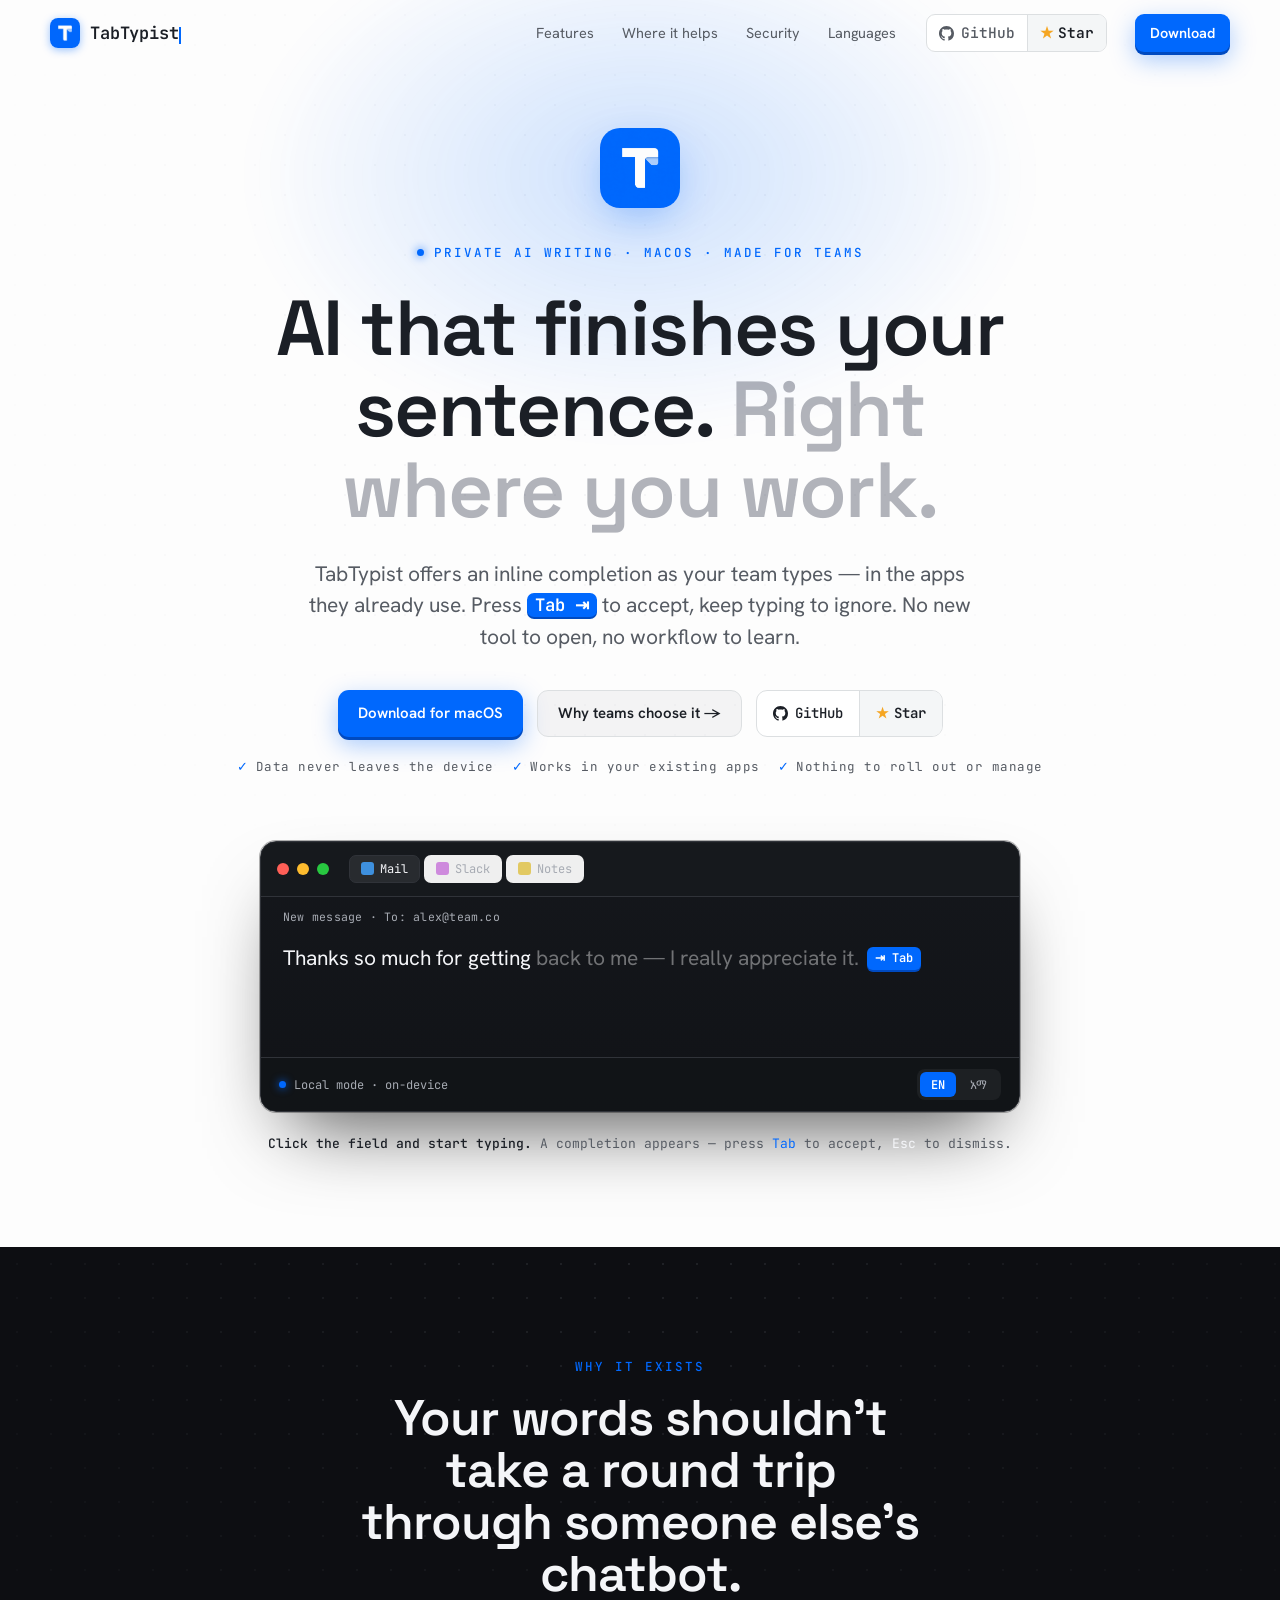
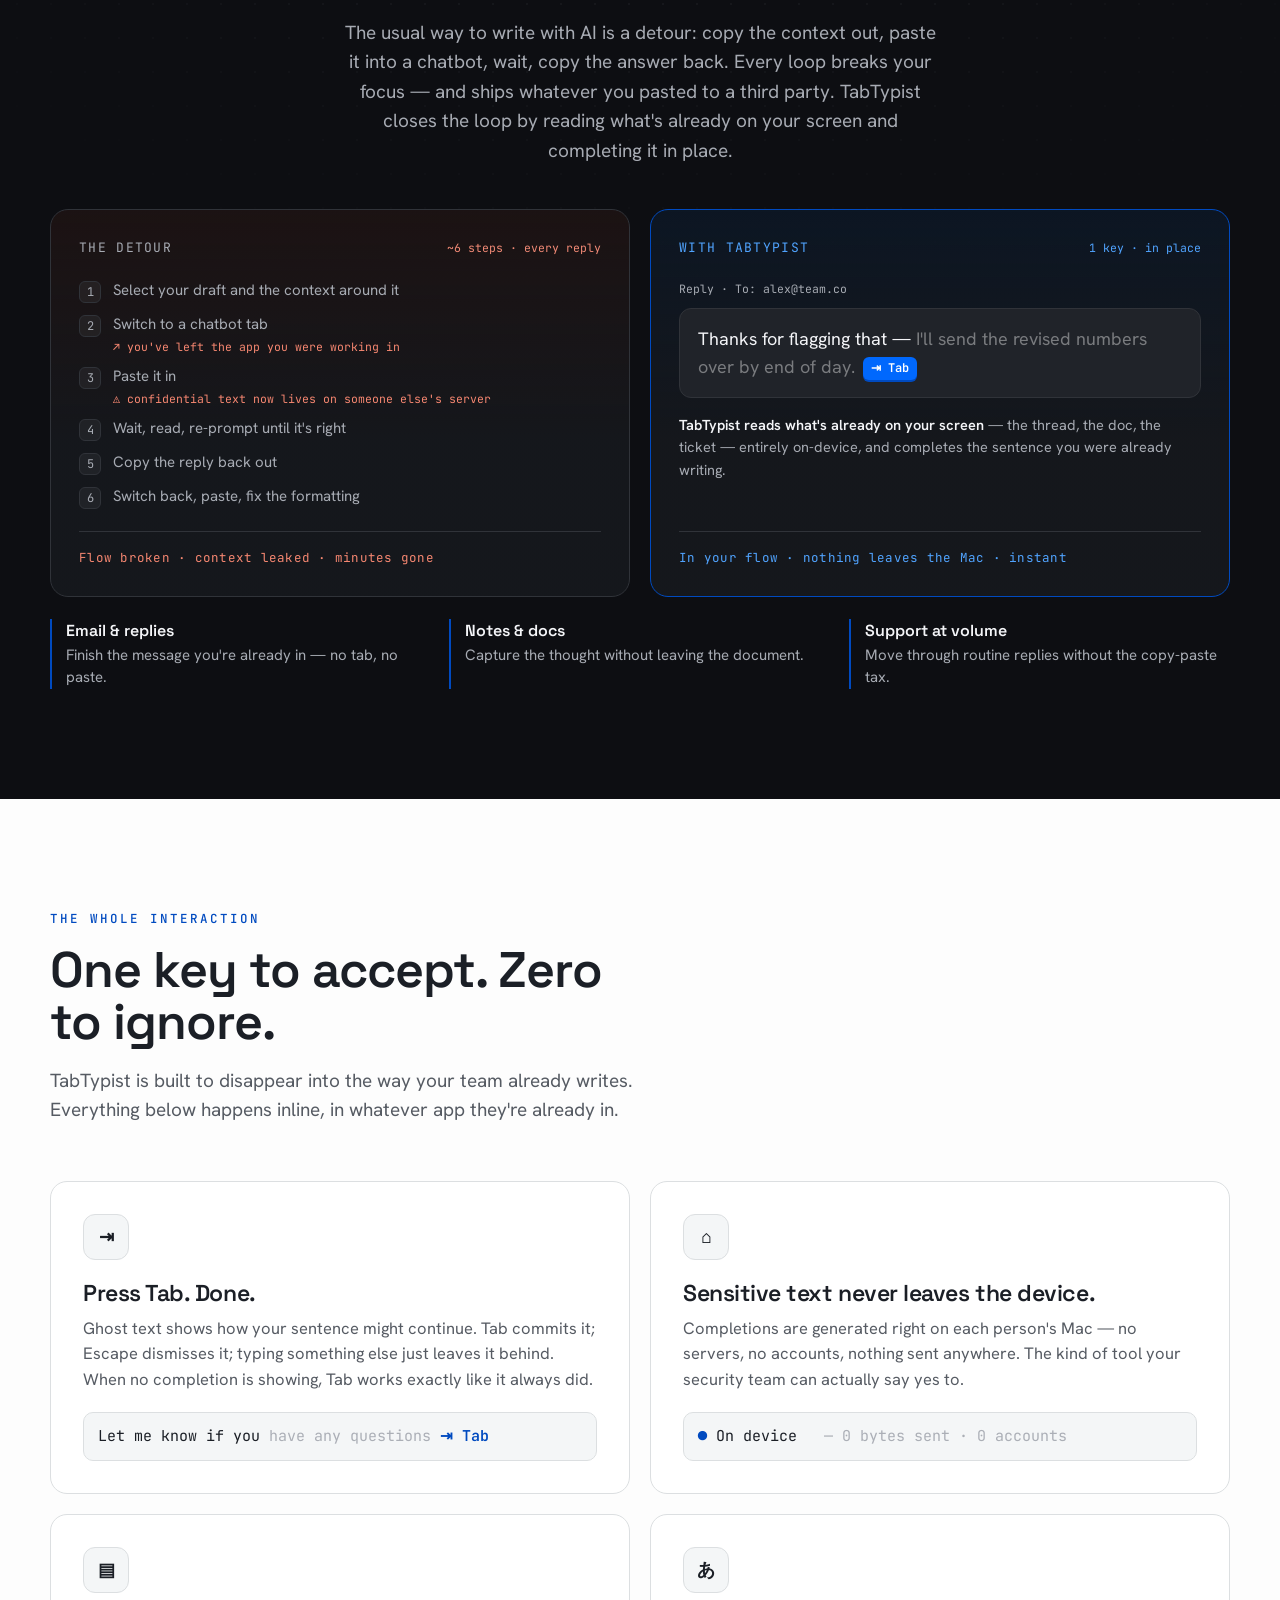
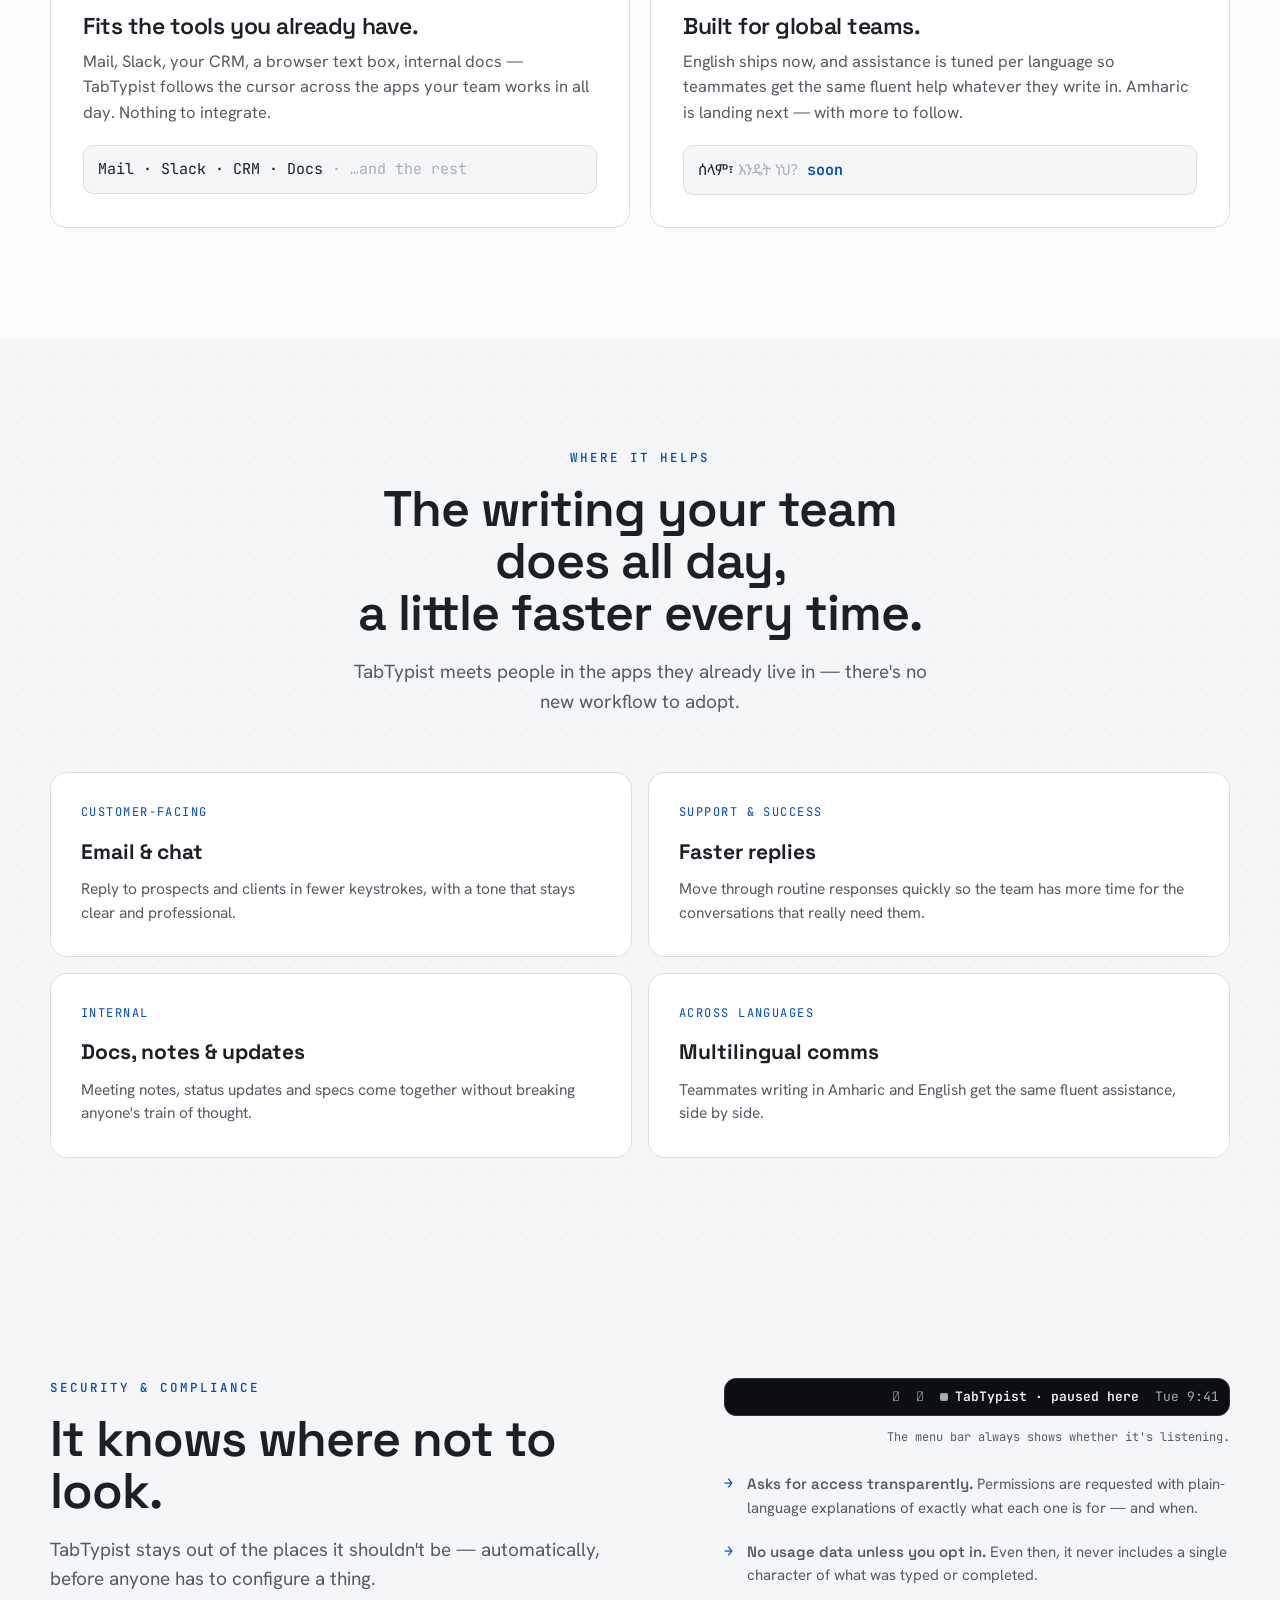
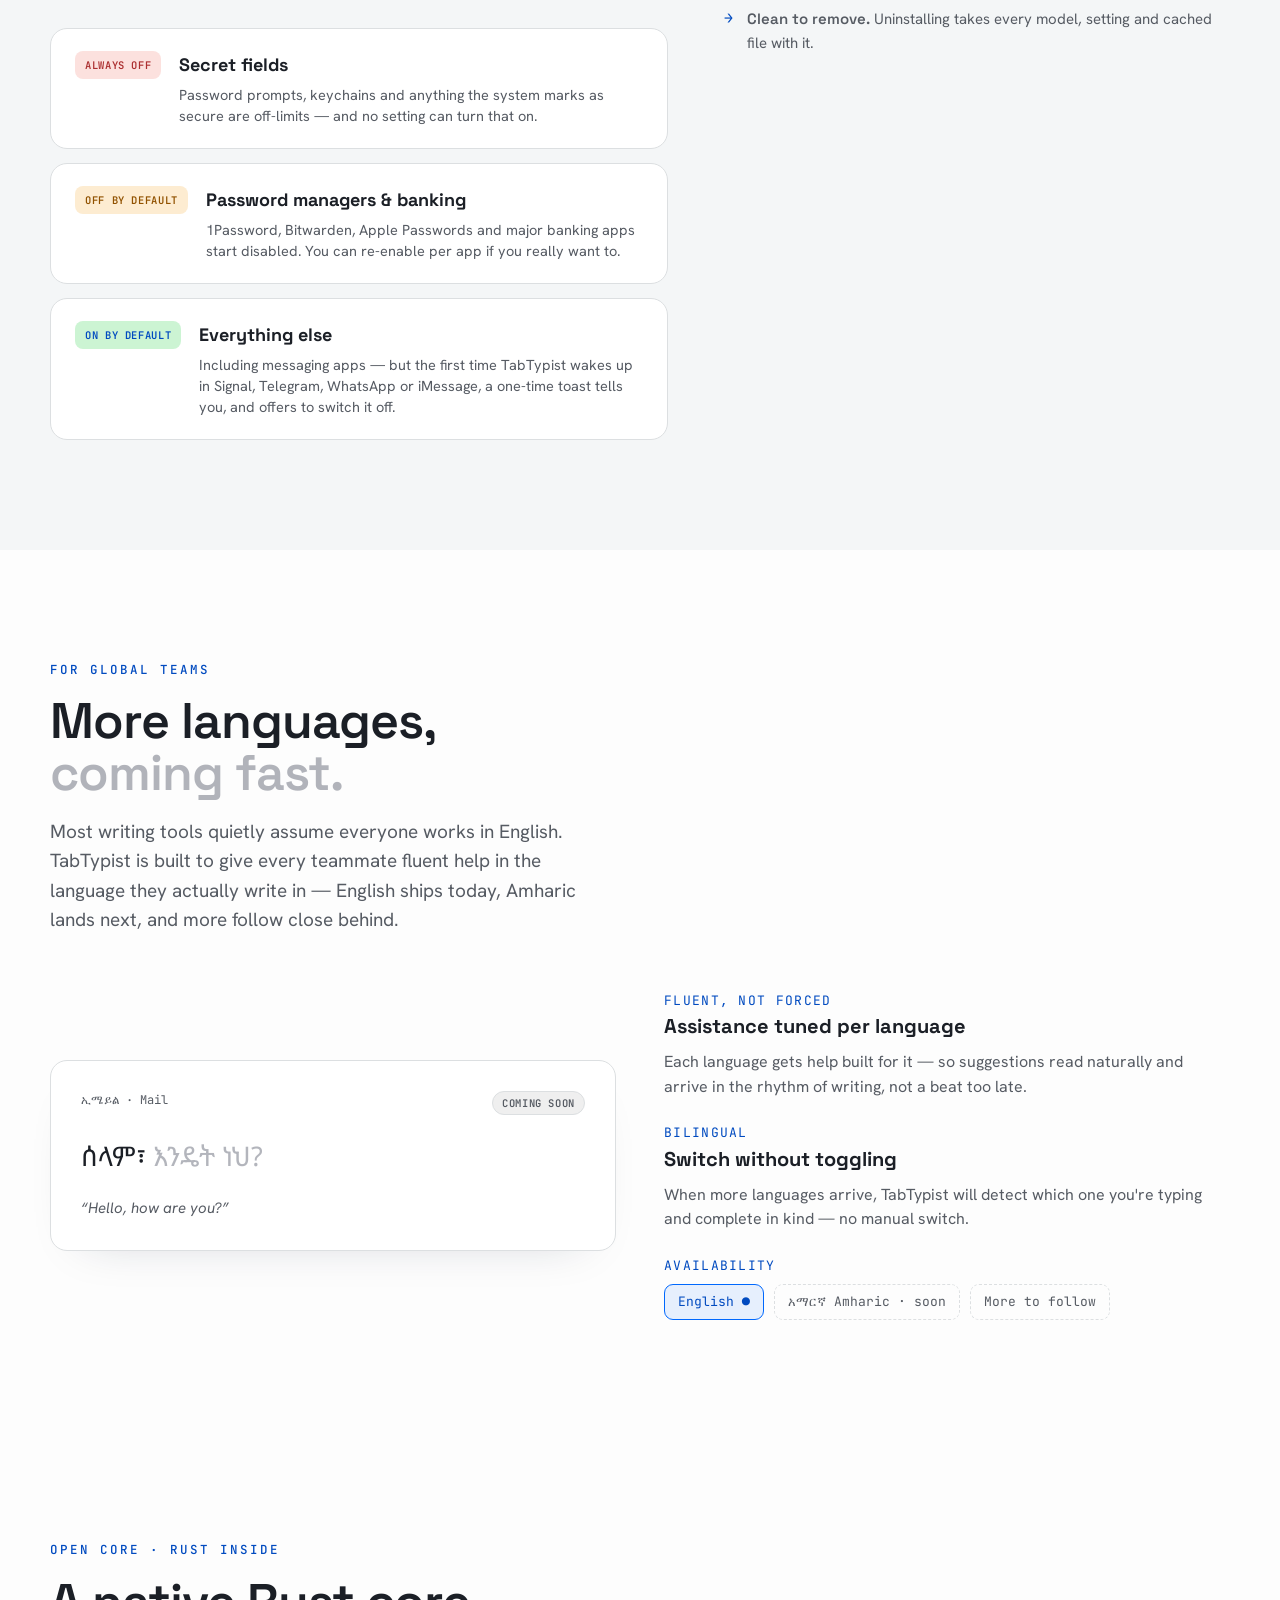
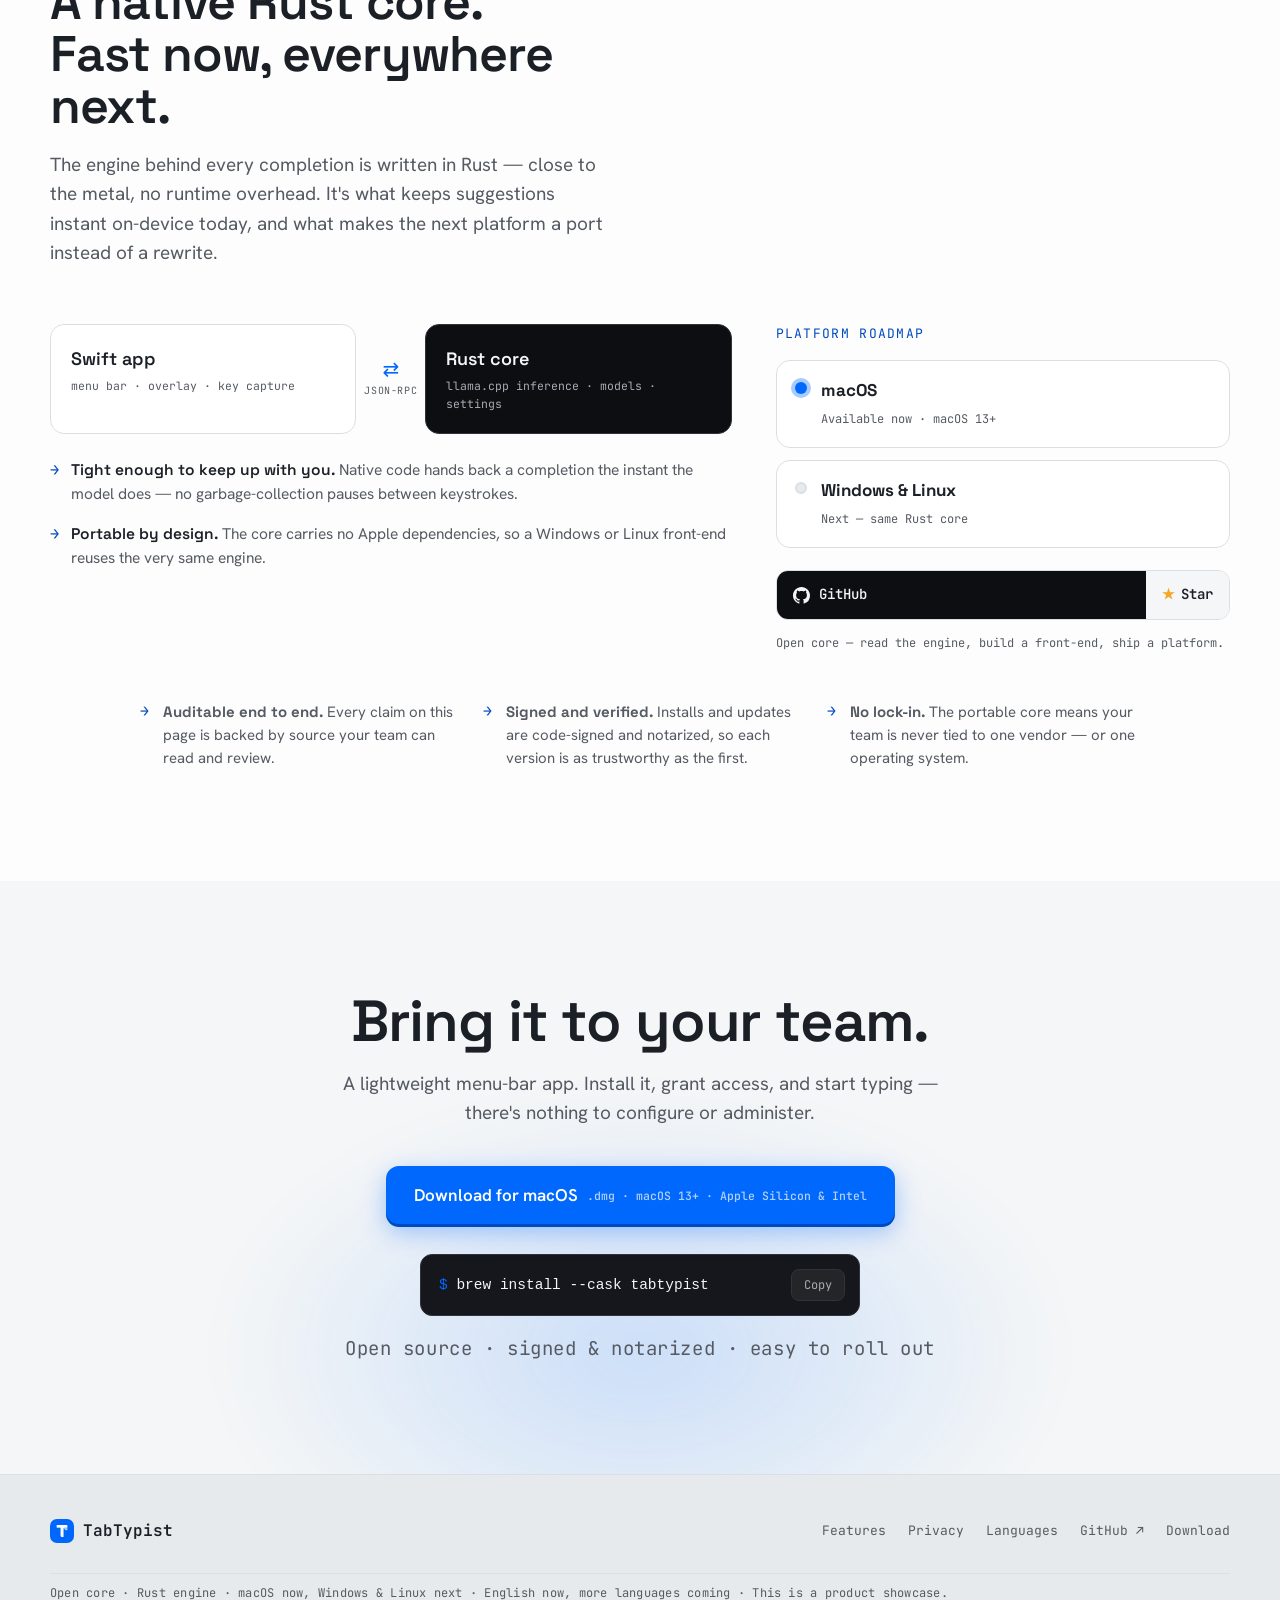
==== site/index.html @ ed5cdbfb "chore: add site" ====
<!DOCTYPE html>
<html lang="en">
<head>
<meta charset="UTF-8" />
<meta name="viewport" content="width=device-width, initial-scale=1.0" />
<title>TabTypist — AI that finishes your sentence, right where you type</title>
<link rel="preconnect" href="https://fonts.googleapis.com" />
<link rel="preconnect" href="https://fonts.gstatic.com" crossorigin />
<link href="https://fonts.googleapis.com/css2?family=Space+Grotesk:wght@400;500;600;700&family=Hanken+Grotesk:wght@400;500;600;700&family=JetBrains+Mono:wght@400;500;600&family=Instrument+Serif:ital@0;1&family=Noto+Sans+Ethiopic:wght@400;500;600&display=swap" rel="stylesheet" />
<link rel="stylesheet" href="styles.css" />
</head>
<body data-theme="pure">

<!-- ============ NAV ============ -->
<nav class="nav" id="nav">
  <div class="wrap">
    <a class="brand" href="#top">
      <img class="nav-logo" src="assets/logo.png" alt="TabTypist" />
      <span class="b-solid">Tab</span><span class="b-ghost" id="brandGhost">Typist</span><span class="b-caret"></span>
    </a>
    <div class="nav-links">
      <a href="#features">Features</a>
      <a href="#use-cases">Where it helps</a>
      <a href="#privacy">Security</a>
      <a href="#languages">Languages</a>
      <a class="nav-gh" href="https://github.com/mmexploit/TabTypist" target="_blank" rel="noopener" aria-label="TabTypist on GitHub">
        <span class="gh-l"><svg class="gh-mark" viewBox="0 0 16 16" fill="currentColor" aria-hidden="true"><path d="M8 0C3.58 0 0 3.58 0 8c0 3.54 2.29 6.53 5.47 7.59.4.07.55-.17.55-.38 0-.19-.01-.82-.01-1.49-2.01.37-2.53-.49-2.69-.94-.09-.23-.48-.94-.82-1.13-.28-.15-.68-.52-.01-.53.63-.01 1.08.58 1.23.82.72 1.21 1.87.87 2.33.66.07-.52.28-.87.51-1.07-1.78-.2-3.64-.89-3.64-3.95 0-.87.31-1.59.82-2.15-.08-.2-.36-1.02.08-2.12 0 0 .67-.21 2.2.82.64-.18 1.32-.27 2-.27.68 0 1.36.09 2 .27 1.53-1.04 2.2-.82 2.2-.82.44 1.1.16 1.92.08 2.12.51.56.82 1.27.82 2.15 0 3.07-1.87 3.75-3.65 3.95.29.25.54.73.54 1.48 0 1.07-.01 1.93-.01 2.2 0 .21.15.46.55.38A8.013 8.013 0 0 0 16 8c0-4.42-3.58-8-8-8z"/></svg>GitHub</span>
        <span class="gh-c"><span class="st">★</span>Star</span>
      </a>
      <a class="nav-dl btn btn-acc btn-sm" href="#download">Download</a>
    </div>
  </div>
</nav>

<!-- ============ HERO ============ -->
<header class="hero" id="top" data-screen-label="Hero">
  <div class="wrap">
    <img class="hero-logo" src="assets/logo.png" alt="TabTypist" />
    <span class="eyebrow hero-eyebrow"><span class="dot"></span>Private AI writing · macOS · made for teams</span>
    <h1>AI that finishes your sentence. <span class="ghosty">Right where you work.</span></h1>
    <p class="lede">TabTypist offers an inline completion as your team types — in the apps they already use. Press <span class="kbd acc">Tab&nbsp;⇥</span> to accept, keep typing to ignore. No new tool to open, no workflow to learn.</p>
    <div class="hero-ctas">
      <a class="btn btn-acc" href="#download">Download for macOS</a>
      <a class="btn btn-ghost-d" href="#why">Why teams choose it →</a>
      <a class="hero-gh" href="https://github.com/mmexploit/TabTypist" target="_blank" rel="noopener">
        <span class="gh-l"><svg class="gh-mark" viewBox="0 0 16 16" fill="currentColor" aria-hidden="true"><path d="M8 0C3.58 0 0 3.58 0 8c0 3.54 2.29 6.53 5.47 7.59.4.07.55-.17.55-.38 0-.19-.01-.82-.01-1.49-2.01.37-2.53-.49-2.69-.94-.09-.23-.48-.94-.82-1.13-.28-.15-.68-.52-.01-.53.63-.01 1.08.58 1.23.82.72 1.21 1.87.87 2.33.66.07-.52.28-.87.51-1.07-1.78-.2-3.64-.89-3.64-3.95 0-.87.31-1.59.82-2.15-.08-.2-.36-1.02.08-2.12 0 0 .67-.21 2.2.82.64-.18 1.32-.27 2-.27.68 0 1.36.09 2 .27 1.53-1.04 2.2-.82 2.2-.82.44 1.1.16 1.92.08 2.12.51.56.82 1.27.82 2.15 0 3.07-1.87 3.75-3.65 3.95.29.25.54.73.54 1.48 0 1.07-.01 1.93-.01 2.2 0 .21.15.46.55.38A8.013 8.013 0 0 0 16 8c0-4.42-3.58-8-8-8z"/></svg>GitHub</span>
        <span class="gh-c"><span class="st">★</span>Star</span>
      </a>
    </div>
    <p class="hero-note">
      <span><span class="tick">✓</span> Data never leaves the device</span>
      <span><span class="tick">✓</span> Works in your existing apps</span>
      <span><span class="tick">✓</span> Nothing to roll out or manage</span>
    </p>

    <!-- interactive demo -->
    <div class="demo-shell reveal" id="demoShell">
      <div class="win">
        <div class="win-bar">
          <span class="traffic"><i class="r"></i><i class="y"></i><i class="g"></i></span>
          <div class="win-tabs" id="winTabs">
            <button class="win-tab active" data-app="mail"><span class="glyph"></span>Mail</button>
            <button class="win-tab" data-app="slack"><span class="glyph"></span>Slack</button>
            <button class="win-tab" data-app="notes"><span class="glyph"></span>Notes</button>
          </div>
        </div>
        <div class="field-meta"><span class="to" id="fieldTo">New message · To: alex@team.co</span></div>
        <div class="field" id="field" tabindex="0" role="textbox" aria-label="Try typing here"></div>
        <div class="win-foot">
          <span class="mode"><span class="live"></span>Local mode · on-device</span>
          <div class="lang-toggle" id="langToggle">
            <button class="active" data-lang="en">EN</button>
            <button class="eth" data-lang="am">አማ</button>
          </div>
        </div>
      </div>
      <p class="demo-hint" id="demoHint"><b>Click the field and start typing.</b> A completion appears — press <span style="color:var(--acc)">Tab</span> to accept, <span style="color:var(--on-dark)">Esc</span> to dismiss.</p>
    </div>
  </div>
</header>

<!-- ============ WHY / WORKFLOW TAX ============ -->
<section class="band workflow" id="why" data-screen-label="Why">
  <div class="wrap">
    <div class="sec-head center reveal">
      <span class="eyebrow">Why it exists</span>
      <h2>Your words shouldn't take a round trip<br />through someone else's chatbot.</h2>
      <p>The usual way to write with AI is a detour: copy the context out, paste it into a chatbot, wait, copy the answer back. Every loop breaks your focus — and ships whatever you pasted to a third party. TabTypist closes the loop by reading what's already on your screen and completing it in place.</p>
    </div>
    <div class="compare">
      <div class="cmp detour reveal">
        <div class="cmp-head"><span class="cmp-k">The detour</span><span class="cmp-tax">~6 steps · every reply</span></div>
        <ol class="loop">
          <li><span class="ln">1</span><span>Select your draft and the context around it</span></li>
          <li><span class="ln">2</span><span>Switch to a chatbot tab<span class="warn">↗ you've left the app you were working in</span></span></li>
          <li><span class="ln">3</span><span>Paste it in<span class="warn">⚠ confidential text now lives on someone else's server</span></span></li>
          <li><span class="ln">4</span><span>Wait, read, re-prompt until it's right</span></li>
          <li><span class="ln">5</span><span>Copy the reply back out</span></li>
          <li><span class="ln">6</span><span>Switch back, paste, fix the formatting</span></li>
        </ol>
        <div class="cmp-foot bad">Flow broken · context leaked · minutes gone</div>
      </div>
      <div class="cmp inline reveal d1">
        <div class="cmp-head"><span class="cmp-k acc">With TabTypist</span><span class="cmp-tax acc">1 key · in place</span></div>
        <div class="inline-demo">
          <div class="mini-meta">Reply · To: alex@team.co</div>
          <div class="mini-field">Thanks for flagging that — <span class="mg">I'll send the revised numbers over by end of day.</span><span class="mini-pill">⇥ Tab</span></div>
          <p class="reads"><b>TabTypist reads what's already on your screen</b> — the thread, the doc, the ticket — entirely on-device, and completes the sentence you were already writing.</p>
        </div>
        <div class="cmp-foot good">In your flow · nothing leaves the Mac · instant</div>
      </div>
    </div>
    <div class="why-foot reveal d2">
      <div class="wf"><b>Email &amp; replies</b>Finish the message you're already in — no tab, no paste.</div>
      <div class="wf"><b>Notes &amp; docs</b>Capture the thought without leaving the document.</div>
      <div class="wf"><b>Support at volume</b>Move through routine replies without the copy-paste tax.</div>
    </div>
  </div>
</section>

<!-- ============ FEATURES ============ -->
<section class="band features" id="features" data-screen-label="Features">
  <div class="wrap">
    <div class="sec-head reveal">
      <span class="eyebrow">The whole interaction</span>
      <h2>One key to accept. Zero to ignore.</h2>
      <p>TabTypist is built to disappear into the way your team already writes. Everything below happens inline, in whatever app they're already in.</p>
    </div>
    <div class="feat-grid">
      <div class="feat reveal">
        <div class="ic">⇥</div>
        <h3>Press Tab. Done.</h3>
        <p>Ghost text shows how your sentence might continue. Tab commits it; Escape dismisses it; typing something else just leaves it behind. When no completion is showing, Tab works exactly like it always did.</p>
        <div class="demo-line">Let me know if you <span class="g">have any questions</span> <span class="acc">⇥ Tab</span></div>
      </div>
      <div class="feat reveal d1">
        <div class="ic">⌂</div>
        <h3>Sensitive text never leaves the device.</h3>
        <p>Completions are generated right on each person's Mac — no servers, no accounts, nothing sent anywhere. The kind of tool your security team can actually say yes to.</p>
        <div class="demo-line"><span class="acc">●</span> On device &nbsp; <span class="g">— 0 bytes sent · 0 accounts</span></div>
      </div>
      <div class="feat reveal d2">
        <div class="ic">▤</div>
        <h3>Fits the tools you already have.</h3>
        <p>Mail, Slack, your CRM, a browser text box, internal docs — TabTypist follows the cursor across the apps your team works in all day. Nothing to integrate.</p>
        <div class="demo-line">Mail · Slack · CRM · Docs <span class="g">· …and the rest</span></div>
      </div>
      <div class="feat reveal d3">
        <div class="ic">あ</div>
        <h3>Built for global teams.</h3>
        <p>English ships now, and assistance is tuned per language so teammates get the same fluent help whatever they write in. Amharic is landing next — with more to follow.</p>
        <div class="demo-line eth-line"><span style="font-family:var(--f-eth)">ሰላም፣ <span class="g">እንዴት ነህ?</span></span> <span class="acc">soon</span></div>
      </div>
    </div>
  </div>
</section>

<!-- ============ WHERE IT HELPS ============ -->
<section class="band how" id="use-cases" data-screen-label="Where it helps">
  <div class="wrap">
    <div class="sec-head center reveal">
      <span class="eyebrow">Where it helps</span>
      <h2>The writing your team does all day,<br />a little faster every time.</h2>
      <p>TabTypist meets people in the apps they already live in — there's no new workflow to adopt.</p>
    </div>
    <div class="use-grid">
      <div class="use-card reveal">
        <div class="tag">Customer-facing</div>
        <h4>Email &amp; chat</h4>
        <p>Reply to prospects and clients in fewer keystrokes, with a tone that stays clear and professional.</p>
      </div>
      <div class="use-card reveal d1">
        <div class="tag">Support &amp; success</div>
        <h4>Faster replies</h4>
        <p>Move through routine responses quickly so the team has more time for the conversations that really need them.</p>
      </div>
      <div class="use-card reveal d2">
        <div class="tag">Internal</div>
        <h4>Docs, notes &amp; updates</h4>
        <p>Meeting notes, status updates and specs come together without breaking anyone's train of thought.</p>
      </div>
      <div class="use-card reveal d3">
        <div class="tag">Across languages</div>
        <h4>Multilingual comms</h4>
        <p>Teammates writing in Amharic and English get the same fluent assistance, side by side.</p>
      </div>
    </div>
  </div>
</section>

<!-- ============ PRIVACY ============ -->
<section class="band privacy" id="privacy" data-screen-label="Privacy">
  <div class="wrap">
    <div class="layout">
      <div>
        <div class="sec-head reveal" style="margin-bottom:34px">
          <span class="eyebrow">Security &amp; compliance</span>
          <h2>It knows where not to look.</h2>
          <p>TabTypist stays out of the places it shouldn't be — automatically, before anyone has to configure a thing.</p>
        </div>
        <div class="tiers">
          <div class="tier off reveal">
            <span class="badge">Always off</span>
            <div>
              <h4>Secret fields</h4>
              <p>Password prompts, keychains and anything the system marks as secure are off-limits — and no setting can turn that on.</p>
            </div>
          </div>
          <div class="tier maybe reveal d1">
            <span class="badge">Off by default</span>
            <div>
              <h4>Password managers &amp; banking</h4>
              <p>1Password, Bitwarden, Apple Passwords and major banking apps start disabled. You can re-enable per app if you really want to.</p>
            </div>
          </div>
          <div class="tier on reveal d2">
            <span class="badge">On by default</span>
            <div>
              <h4>Everything else</h4>
              <p>Including messaging apps — but the first time TabTypist wakes up in Signal, Telegram, WhatsApp or iMessage, a one-time toast tells you, and offers to switch it off.</p>
            </div>
          </div>
        </div>
      </div>

      <aside class="privacy-side reveal d1">
        <div class="menubar">
          <span class="mb-ic">􀊫</span>
          <span class="mb-ic">􀙇</span>
          <span class="mb-tt"><span class="paused"></span>TabTypist · paused here</span>
          <span class="clock">Tue 9:41</span>
        </div>
        <p class="mb-cap">The menu bar always shows whether it's listening.</p>

        <ul class="trust-list">
          <li><span class="tk">→</span><span><b>Asks for access transparently.</b> Permissions are requested with plain-language explanations of exactly what each one is for — and when.</span></li>
          <li><span class="tk">→</span><span><b>No usage data unless you opt in.</b> Even then, it never includes a single character of what was typed or completed.</span></li>
          <li><span class="tk">→</span><span><b>Clean to remove.</b> Uninstalling takes every model, setting and cached file with it.</span></li>
        </ul>
      </aside>
    </div>
  </div>
</section>

<!-- ============ LANGUAGES ============ -->
<section class="band langs" id="languages" data-screen-label="Languages">
  <div class="wrap">
    <div class="sec-head reveal" style="max-width:54ch">
      <span class="eyebrow">For global teams</span>
      <h2>More languages, <span class="ghosty-h">coming fast.</span></h2>
      <p>Most writing tools quietly assume everyone works in English. TabTypist is built to give every teammate fluent help in the language they actually write in — English ships today, Amharic lands next, and more follow close behind.</p>
    </div>
    <div class="lang-layout">
      <div class="amh-card reveal">
        <div class="lbl"><span>ኢሜይል · Mail</span><span id="amhTag" class="badge-soon">Coming soon</span></div>
        <div class="amh-line" id="amhLine"></div>
        <p class="amh-trans" id="amhTrans">“Hello, how are you?”</p>
      </div>
      <div class="lang-points reveal d1">
        <div class="lang-point">
          <div class="num">FLUENT, NOT FORCED</div>
          <h4>Assistance tuned per language</h4>
          <p>Each language gets help built for it — so suggestions read naturally and arrive in the rhythm of writing, not a beat too late.</p>
        </div>
        <div class="lang-point">
          <div class="num">BILINGUAL</div>
          <h4>Switch without toggling</h4>
          <p>When more languages arrive, TabTypist will detect which one you're typing and complete in kind — no manual switch.</p>
        </div>
        <div class="lang-point">
          <div class="num">AVAILABILITY</div>
          <div class="lang-row">
            <span class="lang-chip live">English ●</span>
            <span class="lang-chip soon">አማርኛ Amharic · soon</span>
            <span class="lang-chip soon">More to follow</span>
          </div>
        </div>
      </div>
    </div>
  </div>
</section>

<!-- ============ OPEN SOURCE ============ -->
<section class="band oss" id="open-source" data-screen-label="Open source">
  <div class="wrap">
    <div class="sec-head reveal" style="max-width:56ch">
      <span class="eyebrow">Open core · Rust inside</span>
      <h2>A native Rust core.<br />Fast now, everywhere next.</h2>
      <p>The engine behind every completion is written in Rust — close to the metal, no runtime overhead. It's what keeps suggestions instant on-device today, and what makes the next platform a port instead of a rewrite.</p>
    </div>
    <div class="core-layout">
      <div class="arch reveal">
        <div class="arch-row">
          <div class="arch-box swift"><span class="ab-k">Swift app</span><span class="ab-d">menu bar · overlay · key capture</span></div>
          <div class="arch-pipe"><span class="ap-ic">⇄</span><span class="ap-l">JSON-RPC</span></div>
          <div class="arch-box rust"><span class="ab-k">Rust core</span><span class="ab-d">llama.cpp inference · models · settings</span></div>
        </div>
        <ul class="arch-pts">
          <li><span class="tk">→</span><span><b>Tight enough to keep up with you.</b> Native code hands back a completion the instant the model does — no garbage-collection pauses between keystrokes.</span></li>
          <li><span class="tk">→</span><span><b>Portable by design.</b> The core carries no Apple dependencies, so a Windows or Linux front-end reuses the very same engine.</span></li>
        </ul>
      </div>
      <aside class="roadmap-side reveal d1">
        <div class="num">PLATFORM ROADMAP</div>
        <div class="roadmap">
          <div class="rm-row now"><span class="rm-dot"></span><div><b>macOS</b><span class="rm-s">Available now · macOS 13+</span></div></div>
          <div class="rm-row next"><span class="rm-dot"></span><div><b>Windows &amp; Linux</b><span class="rm-s">Next — same Rust core</span></div></div>
        </div>
        <a class="gh-cta" href="https://github.com/mmexploit/TabTypist" target="_blank" rel="noopener">
          <span class="gh-cta-l"><svg class="gh-mark" viewBox="0 0 16 16" fill="currentColor" aria-hidden="true"><path d="M8 0C3.58 0 0 3.58 0 8c0 3.54 2.29 6.53 5.47 7.59.4.07.55-.17.55-.38 0-.19-.01-.82-.01-1.49-2.01.37-2.53-.49-2.69-.94-.09-.23-.48-.94-.82-1.13-.28-.15-.68-.52-.01-.53.63-.01 1.08.58 1.23.82.72 1.21 1.87.87 2.33.66.07-.52.28-.87.51-1.07-1.78-.2-3.64-.89-3.64-3.95 0-.87.31-1.59.82-2.15-.08-.2-.36-1.02.08-2.12 0 0 .67-.21 2.2.82.64-.18 1.32-.27 2-.27.68 0 1.36.09 2 .27 1.53-1.04 2.2-.82 2.2-.82.44 1.1.16 1.92.08 2.12.51.56.82 1.27.82 2.15 0 3.07-1.87 3.75-3.65 3.95.29.25.54.73.54 1.48 0 1.07-.01 1.93-.01 2.2 0 .21.15.46.55.38A8.013 8.013 0 0 0 16 8c0-4.42-3.58-8-8-8z"/></svg>GitHub</span>
          <span class="gh-cta-c"><span class="st">★</span>Star</span>
        </a>
        <p class="gh-note">Open core — read the engine, build a front-end, ship a platform.</p>
      </aside>
    </div>
    <div class="oss-points oss-row">
      <div class="oss-point reveal"><span class="tk">→</span><span><b>Auditable end to end.</b> Every claim on this page is backed by source your team can read and review.</span></div>
      <div class="oss-point reveal d1"><span class="tk">→</span><span><b>Signed and verified.</b> Installs and updates are code-signed and notarized, so each version is as trustworthy as the first.</span></div>
      <div class="oss-point reveal d2"><span class="tk">→</span><span><b>No lock-in.</b> The portable core means your team is never tied to one vendor — or one operating system.</span></div>
    </div>
  </div>
</section>

<!-- ============ DOWNLOAD ============ -->
<section class="band download" id="download" data-screen-label="Download">
  <div class="wrap">
    <div class="dl-inner reveal">
      <h2>Bring it to your team.</h2>
      <p>A lightweight menu-bar app. Install it, grant access, and start typing — there's nothing to configure or administer.</p>
      <div class="dl-ctas">
        <a class="btn btn-acc dl-big" href="https://github.com/mmexploit/TabTypist/releases/latest/download/TabTypist.dmg" id="dmgBtn">Download for macOS<span class="sub">.dmg · macOS 13+ · Apple Silicon &amp; Intel</span></a>
      </div>
      <div class="brew">
        <code><span class="prompt">$</span> brew install --cask tabtypist</code>
        <button class="copy" id="brewCopy">Copy</button>
      </div>
      <p class="dl-fine">Open source · signed &amp; notarized · easy to roll out</p>
    </div>
  </div>
</section>

<!-- ============ FOOTER ============ -->
<footer class="foot">
  <div class="wrap">
    <span class="f-brand"><img class="foot-logo" src="assets/logo.png" alt="" />TabTypist</span>
    <div class="f-links">
      <a href="#features">Features</a>
      <a href="#privacy">Privacy</a>
      <a href="#languages">Languages</a>
      <a href="https://github.com/mmexploit/TabTypist" target="_blank" rel="noopener">GitHub ↗</a>
      <a href="#download">Download</a>
    </div>
    <p class="f-note">Open core · Rust engine · macOS now, Windows &amp; Linux next · English now, more languages coming · This is a product showcase.</p>
  </div>
</footer>

<script src="demo.js"></script>
<script src="interactions.js"></script>
</body>
</html>
---- site/styles.css ----
/* ============================================================
   TabTypist — showcase page
   Type:  Space Grotesk (display) · Hanken Grotesk (body)
          JetBrains Mono (ghost/keys/code) · Noto Sans Ethiopic
   ============================================================ */

:root {
  /* dark (hero / overlay world) */
  --bg:        oklch(0.165 0.008 264);
  --bg-2:      oklch(0.205 0.010 264);
  --bg-3:      oklch(0.255 0.012 264);
  --line-d:    oklch(0.32 0.012 264);
  --on-dark:   oklch(0.97 0.004 264);
  --on-dark-2: oklch(0.74 0.012 264);
  --ghost-d:   rgba(255,255,255,0.40);   /* authentic 40% default */

  /* light (paper / body) */
  --paper:     oklch(0.985 0.004 95);
  --paper-2:   oklch(0.955 0.006 95);
  --paper-3:   oklch(0.915 0.008 95);
  --ink:       oklch(0.235 0.012 264);
  --ink-2:     oklch(0.46 0.012 264);
  --line-l:    oklch(0.88 0.008 95);
  --ghost-l:   rgba(28,28,34,0.34);

  /* accent — brand azure (TabTypist logo) */
  --acc:       #0068FD;
  --acc-2:     oklch(0.71 0.165 254);
  --acc-deep:  oklch(0.45 0.20 258);
  --acc-glow:  rgba(0,104,253,0.34);
  --on-acc:    #ffffff;

  --rm: 1;            /* roundness multiplier (Tweaks) */

  --maxw: 1180px;
  --ease: cubic-bezier(.22,.61,.36,1);

  --f-display: "Space Grotesk", system-ui, sans-serif;
  --f-body: "Hanken Grotesk", system-ui, sans-serif;
  --f-mono: "JetBrains Mono", ui-monospace, monospace;
  --f-eth: "Noto Sans Ethiopic", system-ui, sans-serif;
}

/* ===================== PAPER TINTS (Tweaks) =====================
   The page is light end-to-end. These themes retint only the
   light-world tokens; the dark-world tokens are left alone so the
   product-chrome objects (demo window, menu bar, terminal chip,
   license titlebar) stay dark on white in every tint. */

/* Pure — clean cool white */
body[data-theme="pure"] {
  --paper:     oklch(0.995 0 0);
  --paper-2:   oklch(0.971 0.002 240);
  --paper-3:   oklch(0.936 0.004 240);
  --ink:       oklch(0.240 0.014 260);
  --ink-2:     oklch(0.470 0.014 258);
  --line-l:    oklch(0.902 0.004 240);
  --ghost-l:   rgba(18,26,46,0.32);
}

/* Warm — soft cream paper */
body[data-theme="warm"] {
  --paper:     oklch(0.987 0.006 95);
  --paper-2:   oklch(0.958 0.009 95);
  --paper-3:   oklch(0.918 0.012 90);
  --ink:       oklch(0.245 0.014 70);
  --ink-2:     oklch(0.470 0.016 70);
  --line-l:    oklch(0.885 0.012 90);
  --ghost-l:   rgba(40,34,24,0.32);
}

/* Cool — sky-tinted white */
body[data-theme="cool"] {
  --paper:     oklch(0.985 0.011 244);
  --paper-2:   oklch(0.958 0.018 244);
  --paper-3:   oklch(0.918 0.026 244);
  --ink:       oklch(0.250 0.046 257);
  --ink-2:     oklch(0.468 0.040 253);
  --line-l:    oklch(0.880 0.022 244);
  --ghost-l:   rgba(26,42,88,0.32);
}

* { box-sizing: border-box; margin: 0; padding: 0; }

html { scroll-behavior: smooth; -webkit-font-smoothing: antialiased; }

body {
  font-family: var(--f-body);
  background: var(--paper);
  color: var(--ink);
  line-height: 1.55;
  font-size: 18px;
  overflow-x: hidden;
}

::selection { background: var(--acc); color: var(--on-acc); }

a { color: inherit; text-decoration: none; }
img { max-width: 100%; display: block; }

.wrap { width: min(100% - 48px, var(--maxw)); margin-inline: auto; }

h1, h2, h3 { font-family: var(--f-display); font-weight: 600; line-height: 1.04; letter-spacing: -0.02em; }

.eyebrow {
  font-family: var(--f-mono);
  font-size: 12.5px;
  letter-spacing: 0.16em;
  text-transform: uppercase;
  font-weight: 500;
}

/* keycap glyph — reused everywhere */
.kbd {
  font-family: var(--f-mono);
  font-size: 0.82em;
  display: inline-flex;
  align-items: center;
  gap: 4px;
  padding: 3px 8px 4px;
  border-radius: 7px;
  line-height: 1;
  white-space: nowrap;
  transform: translateY(-1px);
}
.kbd.acc {
  background: var(--acc);
  color: var(--on-acc);
  box-shadow: 0 2px 0 var(--acc-deep);
  font-weight: 600;
}
.kbd.ghosty {
  background: rgba(255,255,255,0.07);
  border: 1px solid var(--line-d);
  color: var(--on-dark-2);
}
.kbd.light {
  background: #fff;
  border: 1px solid var(--line-l);
  box-shadow: 0 2px 0 var(--paper-3);
  color: var(--ink);
}

/* ===================== NAV ===================== */
.nav {
  position: fixed; inset: 0 0 auto 0; z-index: 100;
  display: flex; align-items: center; justify-content: space-between;
  padding: 14px 0;
  transition: background .3s var(--ease), border-color .3s var(--ease), backdrop-filter .3s;
  border-bottom: 1px solid transparent;
}
.nav .wrap { display: flex; align-items: center; justify-content: space-between; width: min(100% - 48px, var(--maxw)); }
.nav.scrolled {
  background: oklch(0.165 0.008 264 / 0.78);
  backdrop-filter: blur(14px) saturate(1.4);
  border-bottom: 1px solid var(--line-d);
}
.brand {
  font-family: var(--f-mono);
  font-weight: 600; font-size: 17px; letter-spacing: -0.01em;
  color: var(--on-dark); display: inline-flex; align-items: center;
}
.nav-logo {
  width: 30px; height: 30px; border-radius: calc(8px * var(--rm));
  margin-right: 10px; box-shadow: 0 2px 8px rgba(0,104,253,0.4);
}
.brand .b-solid { color: var(--on-dark); }
.brand .b-ghost { color: var(--ghost-d); position: relative; }
.brand .b-caret {
  display: inline-block; width: 2px; height: 1em; background: var(--acc);
  margin-left: 1px; transform: translateY(2px);
  animation: blink 1.1s steps(1) infinite;
}
@keyframes blink { 0%,50%{opacity:1} 51%,100%{opacity:0} }

.nav-links { display: flex; align-items: center; gap: 28px; }
.nav-links a {
  font-size: 14.5px; color: var(--on-dark-2); transition: color .2s;
  position: relative;
}
.nav-links a:hover { color: var(--on-dark); }
.nav-links .nav-dl { color: var(--on-dark); }

.btn {
  font-family: var(--f-body); font-weight: 600; font-size: 15px;
  border: 0; cursor: pointer; border-radius: 11px;
  padding: 11px 20px; display: inline-flex; align-items: center; gap: 9px;
  transition: transform .15s var(--ease), box-shadow .2s, background .2s;
}
.btn-acc { background: var(--acc); color: var(--on-acc); box-shadow: 0 3px 0 var(--acc-deep), 0 8px 24px var(--acc-glow); }
.btn-acc:hover { transform: translateY(-2px); box-shadow: 0 5px 0 var(--acc-deep), 0 14px 30px var(--acc-glow); }
.btn-acc:active { transform: translateY(1px); box-shadow: 0 1px 0 var(--acc-deep); }
.btn-ghost-d { background: rgba(255,255,255,0.06); color: var(--on-dark); border: 1px solid var(--line-d); }
.btn-ghost-d:hover { background: rgba(255,255,255,0.11); transform: translateY(-2px); }
.btn-sm { padding: 8px 15px; font-size: 13.5px; border-radius: 9px; }

/* ===================== HERO ===================== */
.hero {
  background: var(--bg); color: var(--on-dark);
  position: relative; overflow: hidden;
  padding: 150px 0 96px;
}
.hero::before {  /* dotted grid */
  content: ""; position: absolute; inset: 0;
  background-image: radial-gradient(oklch(0.4 0.01 264) 1px, transparent 1px);
  background-size: 30px 30px;
  -webkit-mask-image: radial-gradient(ellipse 80% 70% at 50% 28%, #000 0%, transparent 75%);
          mask-image: radial-gradient(ellipse 80% 70% at 50% 28%, #000 0%, transparent 75%);
  opacity: .5; pointer-events: none;
}
.hero::after {  /* soft accent bloom */
  content: ""; position: absolute; left: 50%; top: -10%;
  width: 900px; height: 600px; transform: translateX(-50%);
  background: radial-gradient(ellipse at center, var(--acc-glow), transparent 62%);
  opacity: .5; pointer-events: none; filter: blur(20px);
}
.hero .wrap { position: relative; z-index: 1; text-align: center; }

.hero-eyebrow {
  color: var(--acc); display: inline-flex; align-items: center; gap: 10px;
  margin-bottom: 26px;
}
.hero-logo {
  width: 80px; height: 80px; border-radius: calc(20px * var(--rm));
  margin: 0 auto 28px; box-shadow: 0 14px 40px -8px var(--acc-glow), 0 2px 0 rgba(255,255,255,0.08) inset;
  animation: heroLogoIn .8s var(--ease) both;
}
@keyframes heroLogoIn { from { opacity: 0; transform: translateY(14px) scale(.9); } }
.hero-eyebrow .dot { width: 7px; height: 7px; border-radius: 50%; background: var(--acc); box-shadow: 0 0 10px var(--acc); }

.hero h1 {
  font-size: clamp(40px, 6.4vw, 78px);
  max-width: 16ch; margin: 0 auto;
}
.hero h1 .ghosty { color: var(--ghost-d); }
.hero p.lede {
  color: var(--on-dark-2); font-size: clamp(17px, 2vw, 21px);
  max-width: 56ch; margin: 26px auto 0; line-height: 1.5;
}
.hero-ctas { display: flex; gap: 14px; justify-content: center; margin-top: 38px; flex-wrap: wrap; }
.hero-note {
  margin-top: 20px; font-family: var(--f-mono); font-size: 12.5px;
  color: var(--on-dark-2); letter-spacing: .04em;
  display: flex; gap: 18px; justify-content: center; flex-wrap: wrap;
}
.hero-note span { display: inline-flex; align-items: center; gap: 7px; }
.hero-note .tick { color: var(--acc); }

/* ---------- demo window ---------- */
.demo-shell { margin: 64px auto 0; max-width: 760px; perspective: 1600px; }
.win {
  background: linear-gradient(180deg, var(--bg-2), oklch(0.185 0.009 264));
  border: 1px solid var(--line-d);
  border-radius: 16px;
  box-shadow: 0 1px 0 rgba(255,255,255,0.05) inset, 0 40px 80px -30px rgba(0,0,0,.7), 0 0 0 1px rgba(0,0,0,.3);
  overflow: hidden; text-align: left;
}
.win-bar {
  display: flex; align-items: center; gap: 14px;
  padding: 13px 16px; border-bottom: 1px solid var(--line-d);
  background: oklch(0.22 0.01 264 / 0.6);
}
.traffic { display: flex; gap: 8px; }
.traffic i { width: 12px; height: 12px; border-radius: 50%; display: block; }
.traffic .r { background: #ff5f57; } .traffic .y { background: #febc2e; } .traffic .g { background: #28c840; }
.win-tabs { display: flex; gap: 4px; margin-left: 6px; }
.win-tab {
  font-family: var(--f-mono); font-size: 12px; color: var(--on-dark-2);
  padding: 5px 11px; border-radius: 7px; cursor: pointer;
  display: inline-flex; align-items: center; gap: 6px;
  border: 1px solid transparent; transition: all .18s;
}
.win-tab .glyph { width: 13px; height: 13px; border-radius: 3px; display: inline-block; opacity: .85; }
.win-tab[data-app="mail"]  .glyph { background: oklch(0.7 0.16 250); }
.win-tab[data-app="slack"] .glyph { background: oklch(0.7 0.16 320); }
.win-tab[data-app="notes"] .glyph { background: oklch(0.82 0.14 95); }
.win-tab:hover { color: var(--on-dark); background: rgba(255,255,255,0.04); }
.win-tab.active { color: var(--on-dark); background: rgba(255,255,255,0.08); border-color: var(--line-d); }

.field-meta {
  display: flex; align-items: center; justify-content: space-between;
  padding: 11px 22px 0; font-family: var(--f-mono); font-size: 11.5px;
  color: var(--on-dark-2);
}
.field-meta .to { letter-spacing: .02em; }

/* editable field */
.field {
  font-family: var(--f-body); font-size: 21px; line-height: 1.6;
  color: var(--on-dark); padding: 16px 22px 26px; min-height: 132px;
  outline: none; cursor: text; position: relative;
}
.field.eth .typed, .field.eth .ghost { font-family: var(--f-eth); }
.field .typed { white-space: pre-wrap; }
.field .ghost { color: var(--ghost-d); white-space: pre-wrap; }
.field .caret {
  display: inline-block; width: 2px; height: 1.05em; background: var(--acc);
  vertical-align: text-bottom; margin: 0 1px; transform: translateY(3px);
  animation: blink 1.1s steps(1) infinite;
}
.field .caret.hide { display: none; }
.field-empty .placeholder { color: var(--on-dark-2); opacity: .55; pointer-events: none; }

/* accept flash */
.field .typed .just-accepted {
  border-radius: 4px;
  animation: acceptFlash 0.9s var(--ease) forwards;
}
@keyframes acceptFlash {
  0%   { background: var(--acc-glow); color: var(--acc-2); box-shadow: 0 0 0 4px var(--acc-glow); }
  60%  { background: var(--acc-glow); }
  100% { background: transparent; color: var(--on-dark); box-shadow: none; }
}

/* inline tab pill (issue 0028) */
.tab-pill {
  font-family: var(--f-mono); font-size: 12px; font-weight: 600;
  margin-left: 8px; padding: 2px 8px; border-radius: 6px;
  background: var(--acc); color: var(--on-acc);
  box-shadow: 0 2px 0 var(--acc-deep);
  display: inline-flex; align-items: center; gap: 4px;
  vertical-align: middle; transform: translateY(-2px);
  animation: pillIn .25s var(--ease);
}
.tab-pill.press { animation: pillPress .22s var(--ease); }
@keyframes pillIn { from { opacity: 0; transform: translateY(-2px) scale(.7); } }
@keyframes pillPress { 50% { transform: translateY(0) scale(.84); } }

.win-foot {
  display: flex; align-items: center; justify-content: space-between;
  padding: 11px 18px; border-top: 1px solid var(--line-d);
  background: oklch(0.19 0.009 264 / 0.7); font-family: var(--f-mono); font-size: 12px;
}
.win-foot .mode { color: var(--on-dark-2); display: inline-flex; align-items: center; gap: 8px; }
.win-foot .mode .live { width: 7px; height: 7px; border-radius: 50%; background: var(--acc); box-shadow: 0 0 8px var(--acc); animation: pulse 2s var(--ease) infinite; }
@keyframes pulse { 50% { opacity: .35; } }
.lang-toggle { display: flex; gap: 3px; background: rgba(255,255,255,0.05); border-radius: 8px; padding: 3px; }
.lang-toggle button {
  font-family: var(--f-mono); font-size: 12px; color: var(--on-dark-2);
  background: transparent; border: 0; cursor: pointer; padding: 4px 11px; border-radius: 6px; transition: all .18s;
}
.lang-toggle button.eth { font-family: var(--f-eth); }
.lang-toggle button.active { background: var(--acc); color: var(--on-acc); font-weight: 600; }

.demo-hint {
  text-align: center; margin-top: 22px; font-family: var(--f-mono);
  font-size: 13px; color: var(--on-dark-2);
}
.demo-hint b { color: var(--on-dark); font-weight: 500; }
.demo-hint .replay {
  color: var(--acc); cursor: pointer; border-bottom: 1px dashed var(--acc-glow);
}
.demo-hint .replay:hover { color: var(--acc-2); }

/* ===================== SECTION SCAFFOLD ===================== */
section.band { padding: 110px 0; }
.sec-head { max-width: 60ch; margin-bottom: 56px; }
.sec-head.center { margin-inline: auto; text-align: center; }
.sec-head .eyebrow { color: var(--acc-deep); margin-bottom: 16px; display: block; }
.sec-head h2 { font-size: clamp(30px, 4.4vw, 50px); }
.sec-head p { color: var(--ink-2); margin-top: 18px; font-size: 19px; }

/* reveal */
.reveal { opacity: 0; transform: translateY(22px); transition: opacity .7s var(--ease), transform .7s var(--ease); }
.reveal.in { opacity: 1; transform: none; }
.reveal.d1 { transition-delay: .08s; } .reveal.d2 { transition-delay: .16s; }
.reveal.d3 { transition-delay: .24s; } .reveal.d4 { transition-delay: .32s; }

/* ===================== FEATURES ===================== */
.features { background: var(--paper); }
.feat-grid { display: grid; grid-template-columns: repeat(2, 1fr); gap: 20px; }
.feat {
  background: #fff; border: 1px solid var(--line-l); border-radius: 18px;
  padding: 32px; position: relative; overflow: hidden;
  transition: transform .25s var(--ease), box-shadow .25s, border-color .25s;
}
.feat:hover { transform: translateY(-4px); box-shadow: 0 24px 50px -32px rgba(20,20,30,.35); border-color: var(--paper-3); }
.feat .ic {
  width: 46px; height: 46px; border-radius: 12px; display: grid; place-items: center;
  font-family: var(--f-mono); font-weight: 600; margin-bottom: 22px;
  background: var(--paper-2); border: 1px solid var(--line-l); font-size: 18px;
}
.feat h3 { font-size: 23px; margin-bottom: 10px; }
.feat p { color: var(--ink-2); font-size: 16.5px; }
.feat .demo-line {
  margin-top: 20px; font-family: var(--f-mono); font-size: 15px;
  background: var(--paper-2); border: 1px solid var(--line-l); border-radius: 10px;
  padding: 12px 14px; line-height: 1.5;
}
.feat .demo-line .g { color: var(--ghost-l); }
.feat .demo-line .acc { color: var(--acc-deep); font-weight: 600; }

/* ===================== HOW IT WORKS ===================== */
.how { background: var(--bg); color: var(--on-dark); position: relative; overflow: hidden; }
.how::before {
  content:""; position:absolute; inset:0;
  background-image: radial-gradient(oklch(0.4 0.01 264) 1px, transparent 1px);
  background-size: 34px 34px; opacity:.3; pointer-events:none;
}
.how .wrap { position: relative; }
.how .sec-head h2 { color: var(--on-dark); }
.how .sec-head p { color: var(--on-dark-2); }
.how .sec-head .eyebrow { color: var(--acc); }
.pipe { display: grid; grid-template-columns: repeat(4, 1fr); gap: 14px; }
.pipe-step {
  background: var(--bg-2); border: 1px solid var(--line-d); border-radius: 16px;
  padding: 26px 22px; position: relative;
}
.pipe-step .n { font-family: var(--f-mono); font-size: 12px; color: var(--acc); letter-spacing: .12em; }
.pipe-step h4 { font-family: var(--f-display); font-size: 19px; margin: 14px 0 8px; }
.pipe-step p { color: var(--on-dark-2); font-size: 14.5px; line-height: 1.5; }
.pipe-step .tt { font-family: var(--f-mono); color: var(--acc-2); }
.pipe-step .arrow {
  position: absolute; right: -22px; top: 50%; transform: translateY(-50%);
  color: var(--line-d); z-index: 2; font-size: 22px;
}
.how-foot {
  margin-top: 34px; display: flex; gap: 28px; flex-wrap: wrap;
  font-family: var(--f-mono); font-size: 13px; color: var(--on-dark-2);
}
.how-foot span { display: inline-flex; align-items: center; gap: 8px; }
.how-foot b { color: var(--on-dark); font-weight: 500; }

/* use-case cards (dark band) */
.use-grid { display: grid; grid-template-columns: repeat(2, 1fr); gap: 16px; }
.use-card {
  background: var(--bg-2); border: 1px solid var(--line-d); border-radius: 16px;
  padding: 30px 30px 32px; transition: transform .25s var(--ease), border-color .25s, box-shadow .25s;
}
.use-card:hover { transform: translateY(-4px); border-color: var(--acc-deep); box-shadow: 0 24px 50px -34px rgba(0,0,0,.6); }
.use-card .tag { font-family: var(--f-mono); font-size: 12px; letter-spacing: .12em; color: var(--acc); text-transform: uppercase; }
.use-card h4 { font-family: var(--f-display); font-size: 21px; margin: 14px 0 9px; color: var(--on-dark); }
.use-card p { color: var(--on-dark-2); font-size: 15.5px; line-height: 1.5; }
@media (max-width: 900px) { .use-grid { grid-template-columns: 1fr; } }

/* ===================== PRIVACY ===================== */
.privacy { background: var(--paper-2); }
.privacy .layout { display: grid; grid-template-columns: 1.1fr 0.9fr; gap: 56px; align-items: start; }
.tiers { display: flex; flex-direction: column; gap: 14px; }
.tier {
  background: #fff; border: 1px solid var(--line-l); border-radius: 16px;
  padding: 22px 24px; display: flex; gap: 18px; align-items: flex-start;
  transition: transform .2s var(--ease), box-shadow .2s;
}
.tier:hover { transform: translateX(4px); box-shadow: 0 16px 40px -30px rgba(0,0,0,.4); }
.tier .badge {
  font-family: var(--f-mono); font-size: 10.5px; letter-spacing: .06em; text-transform: uppercase;
  padding: 6px 10px; border-radius: 8px; white-space: nowrap; font-weight: 600; flex-shrink: 0;
}
.tier.off    .badge { background: oklch(0.93 0.03 25); color: oklch(0.5 0.16 25); }
.tier.maybe  .badge { background: oklch(0.95 0.04 80); color: oklch(0.5 0.13 70); }
.tier.on     .badge { background: oklch(0.93 0.06 150); color: var(--acc-deep); }
.tier h4 { font-family: var(--f-display); font-size: 18px; margin-bottom: 5px; }
.tier p { color: var(--ink-2); font-size: 14.5px; line-height: 1.45; }
.tier p .ex { font-family: var(--f-mono); font-size: 12.5px; color: var(--ink); }

.privacy-side { position: sticky; top: 96px; }
.trust-list { list-style: none; display: flex; flex-direction: column; gap: 20px; margin-top: 26px; }
.trust-list li { display: flex; gap: 14px; }
.trust-list .tk { color: var(--acc-deep); flex-shrink: 0; font-family: var(--f-mono); }
.trust-list b { font-family: var(--f-display); font-weight: 600; }
.trust-list span { color: var(--ink-2); font-size: 15px; }

/* menubar mock */
.menubar {
  background: var(--bg); border-radius: 12px; padding: 8px 10px;
  display: flex; align-items: center; gap: 16px; justify-content: flex-end;
  border: 1px solid var(--line-d); box-shadow: 0 18px 40px -30px rgba(0,0,0,.5);
}
.menubar .mb-ic { color: var(--on-dark-2); font-family: var(--f-mono); font-size: 13px; display: inline-flex; align-items: center; gap: 6px; }
.menubar .mb-tt { color: var(--on-dark); font-weight: 600; font-family: var(--f-mono); font-size: 13px; display: inline-flex; align-items: center; gap: 7px; }
.menubar .paused { width: 8px; height: 8px; border-radius: 2px; background: var(--on-dark-2); }
.menubar .clock { color: var(--on-dark-2); font-family: var(--f-mono); font-size: 13px; }
.mb-cap { font-family: var(--f-mono); font-size: 12px; color: var(--ink-2); margin-top: 12px; text-align: right; }

/* ===================== LANGUAGES ===================== */
.langs { background: var(--bg); color: var(--on-dark); }
.langs .sec-head h2 { color: var(--on-dark); }
.langs .sec-head p { color: var(--on-dark-2); }
.langs .sec-head .eyebrow { color: var(--acc); }
.lang-layout { display: grid; grid-template-columns: 1fr 1fr; gap: 48px; align-items: center; }
.amh-card {
  background: var(--bg-2); border: 1px solid var(--line-d); border-radius: 18px; padding: 30px;
}
.amh-card .lbl { font-family: var(--f-mono); font-size: 12px; color: var(--on-dark-2); margin-bottom: 18px; display: flex; justify-content: space-between; }
.amh-line { font-family: var(--f-eth); font-size: 27px; line-height: 1.7; }
.amh-line .g { color: var(--ghost-d); }
.amh-trans { font-family: var(--f-body); color: var(--on-dark-2); font-size: 15px; margin-top: 18px; font-style: italic; }
.lang-points { display: flex; flex-direction: column; gap: 24px; }
.lang-point h4 { font-family: var(--f-display); font-size: 20px; margin-bottom: 8px; }
.lang-point p { color: var(--on-dark-2); font-size: 16px; }
.lang-point .num { font-family: var(--f-mono); color: var(--acc); font-size: 13px; letter-spacing: .1em; }
.lang-row { display: flex; gap: 10px; flex-wrap: wrap; margin-top: 8px; }
.lang-chip {
  font-family: var(--f-mono); font-size: 13px; padding: 7px 13px; border-radius: 9px;
  border: 1px solid var(--line-d); color: var(--on-dark-2);
}
.lang-chip.live { color: var(--acc); border-color: var(--acc-deep); background: oklch(0.83 0.165 150 / 0.08); }

/* ===================== OPEN SOURCE ===================== */
.oss { background: var(--paper); }
.oss-layout { display: grid; grid-template-columns: 1fr 1fr; gap: 56px; align-items: center; }
.license-card {
  border: 1px solid var(--line-l); border-radius: 18px; overflow: hidden; background: #fff;
}
.lc-bar { padding: 14px 20px; background: var(--bg); color: var(--on-dark); font-family: var(--f-mono); font-size: 13px; display: flex; gap: 8px; align-items: center; }
.lc-body { padding: 26px; }
.lc-timeline { display: flex; align-items: center; gap: 0; margin: 8px 0 4px; }
.lc-node { flex: 1; position: relative; text-align: center; }
.lc-node .dot { width: 14px; height: 14px; border-radius: 50%; margin: 0 auto 12px; }
.lc-node.now .dot { background: var(--acc); box-shadow: 0 0 0 5px var(--acc-glow); }
.lc-node.future .dot { background: var(--paper-3); border: 2px solid var(--line-l); }
.lc-node .yr { font-family: var(--f-mono); font-size: 13px; font-weight: 600; }
.lc-node .lab { font-size: 13px; color: var(--ink-2); margin-top: 2px; }
.lc-track { height: 2px; background: linear-gradient(90deg, var(--acc), var(--paper-3)); flex: 1; margin-bottom: 26px; }
.oss-points { display: flex; flex-direction: column; gap: 22px; }
.oss-point { display: flex; gap: 14px; }
.oss-point .tk { color: var(--acc-deep); font-family: var(--f-mono); flex-shrink: 0; }
.oss-point b { font-family: var(--f-display); }
.oss-point span { color: var(--ink-2); font-size: 15px; }

/* ===================== DOWNLOAD ===================== */
.download { background: var(--bg); color: var(--on-dark); position: relative; overflow: hidden; }
.download::after {
  content:""; position:absolute; left:50%; bottom:-30%; width:1000px; height:600px; transform:translateX(-50%);
  background: radial-gradient(ellipse at center, var(--acc-glow), transparent 60%); opacity:.45; filter: blur(30px); pointer-events:none;
}
.dl-inner { text-align: center; position: relative; z-index: 1; max-width: 640px; margin-inline: auto; }
.dl-inner h2 { font-size: clamp(34px, 5vw, 58px); color: var(--on-dark); }
.dl-inner p { color: var(--on-dark-2); margin-top: 18px; font-size: 19px; }
.dl-ctas { display: flex; gap: 14px; justify-content: center; margin-top: 38px; flex-wrap: wrap; }
.dl-big { padding: 16px 28px; font-size: 17px; border-radius: 13px; }
.dl-big .sub { font-size: 11.5px; opacity: .7; font-family: var(--f-mono); display: block; margin-top: 2px; font-weight: 500; }
.brew {
  margin: 30px auto 0; max-width: 440px;
  background: var(--bg-2); border: 1px solid var(--line-d); border-radius: 12px;
  display: flex; align-items: center; justify-content: space-between; gap: 12px;
  padding: 14px 14px 14px 18px; font-family: var(--f-mono); font-size: 14.5px;
}
.brew code { color: var(--on-dark); }
.brew code .prompt { color: var(--acc); }
.brew .copy {
  font-family: var(--f-mono); font-size: 12px; color: var(--on-dark-2);
  background: rgba(255,255,255,0.06); border: 1px solid var(--line-d); border-radius: 8px;
  padding: 7px 12px; cursor: pointer; transition: all .18s; white-space: nowrap;
}
.brew .copy:hover { color: var(--on-dark); background: rgba(255,255,255,0.12); }
.brew .copy.done { color: var(--acc); border-color: var(--acc-deep); }
.dl-fine { margin-top: 26px; font-family: var(--f-mono); font-size: 12px; color: var(--on-dark-2); letter-spacing: .03em; }

/* ===================== FOOTER ===================== */
footer.foot { background: var(--bg); color: var(--on-dark-2); border-top: 1px solid var(--line-d); padding: 44px 0; }
footer.foot .wrap { display: flex; align-items: center; justify-content: space-between; gap: 24px; flex-wrap: wrap; }
footer.foot .f-brand { font-family: var(--f-mono); color: var(--on-dark); font-weight: 600; font-size: 16px; display: inline-flex; align-items: center; }
.foot-logo { width: 24px; height: 24px; border-radius: calc(7px * var(--rm)); margin-right: 9px; }
footer.foot .f-links { display: flex; gap: 22px; font-family: var(--f-mono); font-size: 13px; }
footer.foot .f-links a:hover { color: var(--on-dark); }
footer.foot .f-note { font-family: var(--f-mono); font-size: 12px; letter-spacing: .02em; width: 100%; padding-top: 10px; border-top: 1px solid var(--line-d); margin-top: 6px; }

/* ===================== RESPONSIVE ===================== */
@media (max-width: 900px) {
  .feat-grid { grid-template-columns: 1fr; }
  .pipe { grid-template-columns: 1fr 1fr; }
  .pipe-step .arrow { display: none; }
  .privacy .layout, .lang-layout, .oss-layout { grid-template-columns: 1fr; gap: 36px; }
  .privacy-side { position: static; }
  .nav-links { display: none; }
}
@media (max-width: 560px) {
  body { font-size: 16px; }
  section.band { padding: 76px 0; }
  .hero { padding: 120px 0 70px; }
  .pipe { grid-template-columns: 1fr; }
  .field { font-size: 18px; }
  .win-tabs { display: none; }
}

/* ===================== ROUNDNESS (Tweaks) =====================
   Centralized radius scale — multiplied by --rm. Placed last so it
   wins on equal specificity. Bases match each element's design value. */
.btn { border-radius: calc(11px * var(--rm)); }
.btn-sm { border-radius: calc(9px * var(--rm)); }
.dl-big { border-radius: calc(13px * var(--rm)); }
.kbd { border-radius: calc(7px * var(--rm)); }
.win { border-radius: calc(16px * var(--rm)); }
.win-tab { border-radius: calc(7px * var(--rm)); }
.feat, .use-card, .pipe-step, .tier, .amh-card, .license-card { border-radius: calc(17px * var(--rm)); }
.feat .ic { border-radius: calc(12px * var(--rm)); }
.feat .demo-line { border-radius: calc(10px * var(--rm)); }
.tier .badge { border-radius: calc(8px * var(--rm)); }
.lang-chip { border-radius: calc(9px * var(--rm)); }
.menubar { border-radius: calc(12px * var(--rm)); }
.brew { border-radius: calc(12px * var(--rm)); }
.tab-pill { border-radius: calc(6px * var(--rm)); }
.lc-body, .license-card { overflow: hidden; }

/* ===================== ALL-LIGHT SURFACES =====================
   Marketing surfaces + content cards go light; the dark product-
   chrome objects (.win, .menubar, .brew, .lc-bar) keep their own
   dark tokens, so they read as real UI floating on white. */

/* nav reads on a light hero */
.brand, .brand .b-solid { color: var(--ink); }
.brand .b-ghost { color: var(--ink-2); }
.nav-links a { color: var(--ink-2); }
.nav-links a:hover { color: var(--ink); }
.nav-links .nav-dl { color: var(--on-acc); }
.nav.scrolled {
  background: color-mix(in oklch, var(--paper) 80%, transparent);
  border-bottom: 1px solid var(--line-l);
}

/* hero */
.hero { background: var(--paper); color: var(--ink); }
.hero::before { background-image: radial-gradient(rgba(20,32,60,0.07) 1px, transparent 1px); opacity: .7; }
.hero::after { opacity: .55; }
.hero h1 .ghosty { color: var(--ghost-l); }
.hero p.lede { color: var(--ink-2); }
.hero-note { color: var(--ink-2); }
.hero .btn-ghost-d { background: rgba(15,23,42,0.04); border-color: var(--line-l); color: var(--ink); }
.hero .btn-ghost-d:hover { background: rgba(15,23,42,0.08); }
.demo-hint { color: var(--ink-2); }
.demo-hint b { color: var(--ink); }

/* use-cases */
.how { background: var(--paper-2); color: var(--ink); }
.how::before { background-image: radial-gradient(rgba(20,32,60,0.055) 1px, transparent 1px); opacity: .7; }
.how .sec-head h2 { color: var(--ink); }
.how .sec-head p { color: var(--ink-2); }
.how .sec-head .eyebrow { color: var(--acc-deep); }
.use-card { background: #fff; border-color: var(--line-l); }
.use-card:hover { border-color: var(--acc); box-shadow: 0 24px 50px -34px rgba(20,30,60,.22); }
.use-card .tag { color: var(--acc-deep); }
.use-card h4 { color: var(--ink); }
.use-card p { color: var(--ink-2); }

/* languages */
.langs { background: var(--paper); color: var(--ink); }
.langs .sec-head h2 { color: var(--ink); }
.langs .sec-head p { color: var(--ink-2); }
.langs .sec-head .eyebrow { color: var(--acc-deep); }
.amh-card { background: #fff; border-color: var(--line-l); box-shadow: 0 20px 50px -36px rgba(20,30,60,.25); }
.amh-card .lbl { color: var(--ink-2); }
.amh-line { color: var(--ink); }
.amh-line .g { color: var(--ghost-l); }
.amh-trans { color: var(--ink-2); }
.lang-point h4 { color: var(--ink); }
.lang-point p { color: var(--ink-2); }
.lang-point .num { color: var(--acc-deep); }
.lang-chip { border-color: var(--line-l); color: var(--ink-2); }
.lang-chip.live { color: var(--acc-deep); border-color: var(--acc); background: color-mix(in oklch, var(--acc) 9%, transparent); }

/* download */
.download { background: var(--paper-2); color: var(--ink); }
.download::after { opacity: .5; }
.dl-inner h2 { color: var(--ink); }
.dl-inner p { color: var(--ink-2); }
.dl-fine { color: var(--ink-2); }

/* footer */
footer.foot { background: var(--paper-3); color: var(--ink-2); border-top: 1px solid var(--line-l); }
footer.foot .f-brand { color: var(--ink); }
footer.foot .f-links a:hover { color: var(--ink); }
footer.foot .f-note { color: var(--ink-2); border-top: 1px solid var(--line-l); }

/* coming-soon treatments */
.badge-soon {
  font-family: var(--f-mono); font-size: 10.5px; letter-spacing: .06em;
  text-transform: uppercase; font-weight: 600; padding: 3px 9px;
  border-radius: 999px; color: var(--ink-2);
  background: color-mix(in oklch, var(--ink) 7%, transparent);
  border: 1px solid var(--line-l);
}
.lang-chip.soon {
  color: var(--ink-2); border-style: dashed; border-color: var(--line-l);
  background: transparent;
}

/* open-source — three points in a row (license card removed) */
.oss-row { display: grid; grid-template-columns: repeat(3, 1fr); gap: 30px; max-width: 1000px; margin-inline: auto; }
@media (max-width: 760px) { .oss-row { grid-template-columns: 1fr; gap: 22px; } }

@media (prefers-reduced-motion: reduce) {
  *, *::before, *::after { animation-duration: .01ms !important; animation-iteration-count: 1 !important; transition-duration: .01ms !important; }
  .reveal { opacity: 1; transform: none; }
}

/* ===================== HERO TIGHTEN ===================== */
.hero { padding: 128px 0 92px; }
.langs .sec-head h2 .ghosty-h { color: var(--ghost-l); }
/* logo must never trap at opacity:0 (backgrounded iframes freeze the
   entrance at its first frame) — keep it fully opaque, rise via transform only */
.hero-logo { opacity: 1 !important; animation: heroLogoRise .7s var(--ease) both; }
@keyframes heroLogoRise { from { transform: translateY(14px) scale(.92); } }
@media (prefers-reduced-motion: reduce) { .hero-logo { animation: none; } }

/* ===================== GITHUB STAR PILL ===================== */
.nav-gh, .hero-gh {
  display: inline-flex; align-items: stretch; font-family: var(--f-mono);
  border-radius: calc(9px * var(--rm)); overflow: hidden; font-size: 13px; font-weight: 500;
  border: 1px solid var(--line-l); background: #fff; color: var(--ink);
  transition: transform .15s var(--ease), box-shadow .2s, border-color .2s;
}
.nav-gh:hover, .hero-gh:hover { transform: translateY(-1px); border-color: var(--paper-3); box-shadow: 0 8px 20px -12px rgba(20,30,60,.4); }
.nav-gh .gh-l, .hero-gh .gh-l { display: inline-flex; align-items: center; gap: 7px; padding: 7px 12px; }
.nav-gh .gh-c, .hero-gh .gh-c {
  padding: 7px 12px; border-left: 1px solid var(--line-l);
  background: var(--paper-2); color: var(--ink); font-weight: 600;
  display: inline-flex; align-items: center; gap: 5px;
}
.gh-c .st, .gh-cta-c .st { color: #f5a623; }
.gh-mark { width: 15px; height: 15px; flex-shrink: 0; }
.nav-links .nav-gh { margin-left: 2px; }
.hero-gh { font-size: 14px; border-radius: calc(11px * var(--rm)); }
.hero-gh .gh-l, .hero-gh .gh-c { padding: 11px 16px; }

/* ===================== WHY / WORKFLOW TAX (dark band) ===================== */
.workflow { background: var(--bg); color: var(--on-dark); position: relative; overflow: hidden; }
.workflow::before {
  content:""; position:absolute; inset:0;
  background-image: radial-gradient(oklch(0.42 0.012 264) 1px, transparent 1px);
  background-size: 34px 34px; opacity:.32; pointer-events:none;
  -webkit-mask-image: radial-gradient(ellipse 95% 75% at 50% 0%, #000, transparent 78%);
          mask-image: radial-gradient(ellipse 95% 75% at 50% 0%, #000, transparent 78%);
}
.workflow .wrap { position: relative; z-index: 1; }
.workflow .sec-head { margin-bottom: 44px; }
.workflow .sec-head h2 { color: var(--on-dark); }
.workflow .sec-head p { color: var(--on-dark-2); }
.workflow .sec-head .eyebrow { color: var(--acc); }
.compare { display: grid; grid-template-columns: 1fr 1fr; gap: 20px; align-items: stretch; }
.cmp {
  background: var(--bg-2); border: 1px solid var(--line-d); border-radius: calc(18px * var(--rm));
  padding: 28px; display: flex; flex-direction: column;
}
.cmp.detour { background: linear-gradient(180deg, oklch(0.225 0.03 28 / .55), var(--bg-2) 60%); }
.cmp.inline { background: linear-gradient(180deg, oklch(0.235 0.05 254 / .5), var(--bg-2) 60%); border-color: var(--acc-deep); }
.cmp-head { display: flex; align-items: center; justify-content: space-between; gap: 12px; margin-bottom: 22px; }
.cmp-k { font-family: var(--f-mono); font-size: 13px; letter-spacing: .1em; text-transform: uppercase; color: var(--on-dark-2); }
.cmp-k.acc { color: var(--acc-2); }
.cmp-tax { font-family: var(--f-mono); font-size: 11.5px; color: oklch(0.74 0.13 32); white-space: nowrap; }
.cmp-tax.acc { color: var(--acc-2); }
.loop { list-style: none; display: flex; flex-direction: column; gap: 11px; flex: 1; }
.loop li { display: flex; gap: 12px; align-items: flex-start; font-size: 15px; color: var(--on-dark-2); line-height: 1.4; }
.loop .ln { font-family: var(--f-mono); font-size: 12px; width: 22px; height: 22px; flex-shrink: 0; border-radius: 6px; display: grid; place-items: center; background: rgba(255,255,255,.05); border: 1px solid var(--line-d); color: var(--on-dark-2); margin-top: 1px; }
.loop .warn { display: block; font-family: var(--f-mono); font-size: 11.5px; color: oklch(0.74 0.14 32); margin-top: 4px; }
.cmp-foot { margin-top: 22px; font-family: var(--f-mono); font-size: 12.5px; letter-spacing: .02em; padding-top: 16px; border-top: 1px solid var(--line-d); }
.cmp-foot.bad { color: oklch(0.74 0.14 32); }
.cmp-foot.good { color: var(--acc-2); }
.inline-demo { flex: 1; }
.mini-meta { font-family: var(--f-mono); font-size: 11.5px; color: var(--on-dark-2); padding-bottom: 10px; }
.mini-field {
  font-family: var(--f-body); font-size: 18px; line-height: 1.55; color: var(--on-dark);
  background: var(--bg-3); border: 1px solid var(--line-d); border-radius: 12px; padding: 16px 18px;
}
.mini-field .mg { color: var(--ghost-d); }
.mini-pill {
  font-family: var(--f-mono); font-size: 12px; font-weight: 600; margin-left: 8px; padding: 2px 8px;
  border-radius: 6px; background: var(--acc); color: var(--on-acc); box-shadow: 0 2px 0 var(--acc-deep);
  white-space: nowrap; display: inline-block; transform: translateY(-1px);
}
.reads { margin-top: 16px; font-size: 14.5px; color: var(--on-dark-2); line-height: 1.55; }
.reads b { color: var(--on-dark); font-weight: 600; }
.why-foot { display: grid; grid-template-columns: repeat(3, 1fr); gap: 18px; margin-top: 22px; }
.why-foot .wf { font-size: 15px; color: var(--on-dark-2); border-left: 2px solid var(--acc-deep); padding-left: 14px; line-height: 1.45; }
.why-foot .wf b { color: var(--on-dark); font-family: var(--f-display); font-weight: 600; display: block; margin-bottom: 3px; font-size: 16px; }
@media (max-width: 900px) { .compare, .why-foot { grid-template-columns: 1fr; } }

/* ===================== OPEN CORE / RUST ===================== */
.oss .oss-row { margin-top: 48px; }
.core-layout { display: grid; grid-template-columns: 1.2fr 0.8fr; gap: 44px; align-items: start; }
.arch-row { display: flex; align-items: stretch; gap: 0; }
.arch-box {
  flex: 1; background: #fff; border: 1px solid var(--line-l); border-radius: calc(14px * var(--rm));
  padding: 20px; display: flex; flex-direction: column; gap: 5px;
}
.arch-box.rust { background: var(--bg); border-color: var(--line-d); }
.arch-box .ab-k { font-family: var(--f-display); font-weight: 600; font-size: 18px; color: var(--ink); }
.arch-box.rust .ab-k { color: var(--on-dark); }
.arch-box .ab-d { font-family: var(--f-mono); font-size: 11.5px; color: var(--ink-2); }
.arch-box.rust .ab-d { color: var(--on-dark-2); }
.arch-pipe { display: flex; flex-direction: column; align-items: center; justify-content: center; gap: 4px; padding: 0 8px; align-self: center; }
.arch-pipe .ap-ic { color: var(--acc); font-size: 20px; line-height: 1; }
.arch-pipe .ap-l { font-family: var(--f-mono); font-size: 10px; letter-spacing: .06em; color: var(--ink-2); }
.arch-pts { list-style: none; display: flex; flex-direction: column; gap: 16px; margin-top: 24px; }
.arch-pts li { display: flex; gap: 12px; font-size: 15.5px; color: var(--ink-2); line-height: 1.5; }
.arch-pts .tk { color: var(--acc-deep); font-family: var(--f-mono); flex-shrink: 0; }
.arch-pts b { font-family: var(--f-display); color: var(--ink); font-weight: 600; }
.roadmap-side .num { font-family: var(--f-mono); color: var(--acc-deep); font-size: 13px; letter-spacing: .1em; margin-bottom: 16px; }
.roadmap { display: flex; flex-direction: column; gap: 12px; margin-bottom: 22px; }
.rm-row { display: flex; align-items: flex-start; gap: 14px; background: #fff; border: 1px solid var(--line-l); border-radius: calc(14px * var(--rm)); padding: 16px 18px; }
.rm-row .rm-dot { width: 12px; height: 12px; border-radius: 50%; margin-top: 5px; flex-shrink: 0; }
.rm-row.now .rm-dot { background: var(--acc); box-shadow: 0 0 0 4px var(--acc-glow); }
.rm-row.next .rm-dot { background: var(--paper-3); border: 2px solid var(--line-l); }
.rm-row b { font-family: var(--f-display); font-size: 17px; color: var(--ink); display: block; }
.rm-row .rm-s { font-family: var(--f-mono); font-size: 12px; color: var(--ink-2); }
.gh-cta { display: flex; align-items: stretch; border-radius: calc(12px * var(--rm)); overflow: hidden; border: 1px solid var(--line-l); font-family: var(--f-mono); transition: transform .15s var(--ease), box-shadow .2s; }
.gh-cta:hover { transform: translateY(-2px); box-shadow: 0 12px 26px -16px rgba(20,30,60,.5); }
.gh-cta-l { flex: 1; display: flex; align-items: center; gap: 9px; padding: 13px 16px; background: var(--bg); color: var(--on-dark); font-size: 14px; font-weight: 500; }
.gh-cta-l .gh-mark { width: 17px; height: 17px; }
.gh-cta-c { display: flex; align-items: center; gap: 6px; padding: 13px 16px; background: var(--paper-2); color: var(--ink); font-weight: 600; font-size: 14px; }
.gh-note { font-family: var(--f-mono); font-size: 12px; color: var(--ink-2); margin-top: 14px; line-height: 1.5; }
@media (max-width: 900px) { .core-layout { grid-template-columns: 1fr; gap: 34px; } }
@media (max-width: 520px) { .arch-row { flex-direction: column; } .arch-pipe { flex-direction: row; padding: 8px 0; } .arch-pipe .ap-ic { transform: rotate(90deg); } }
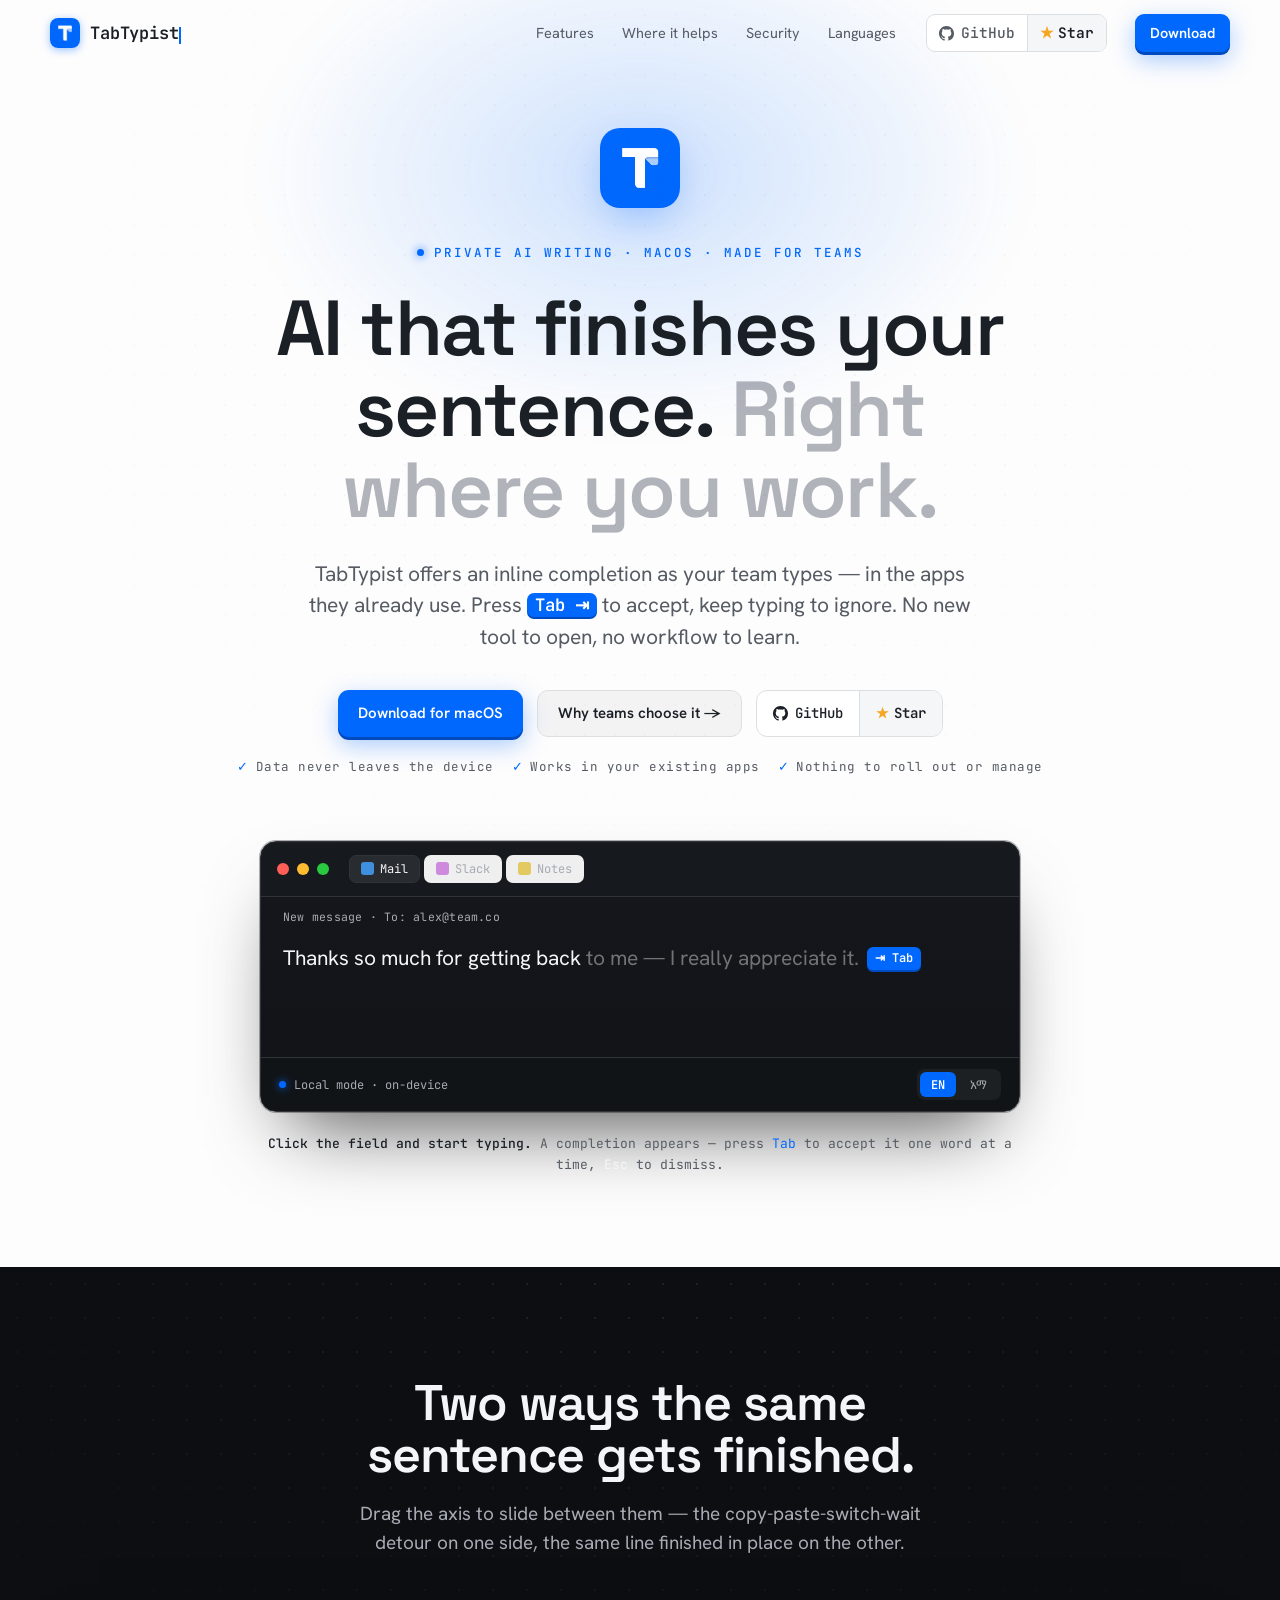
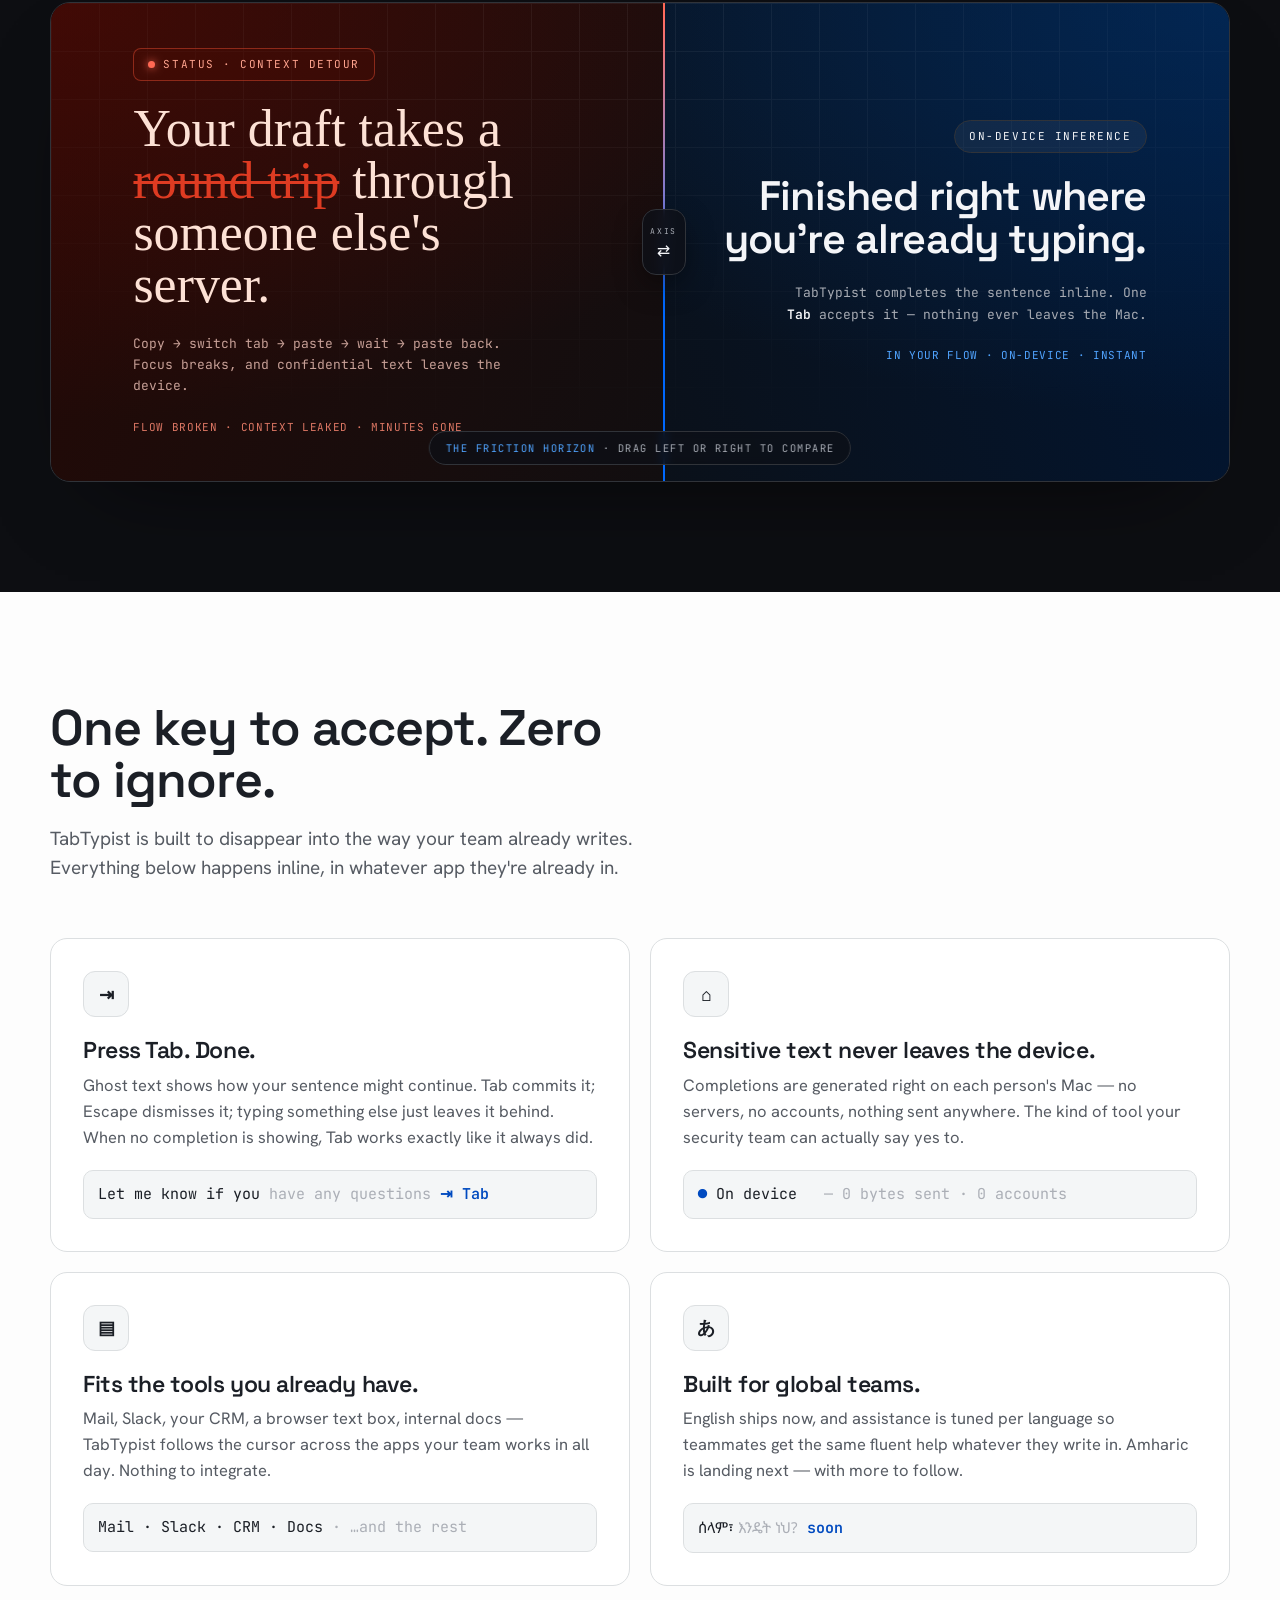
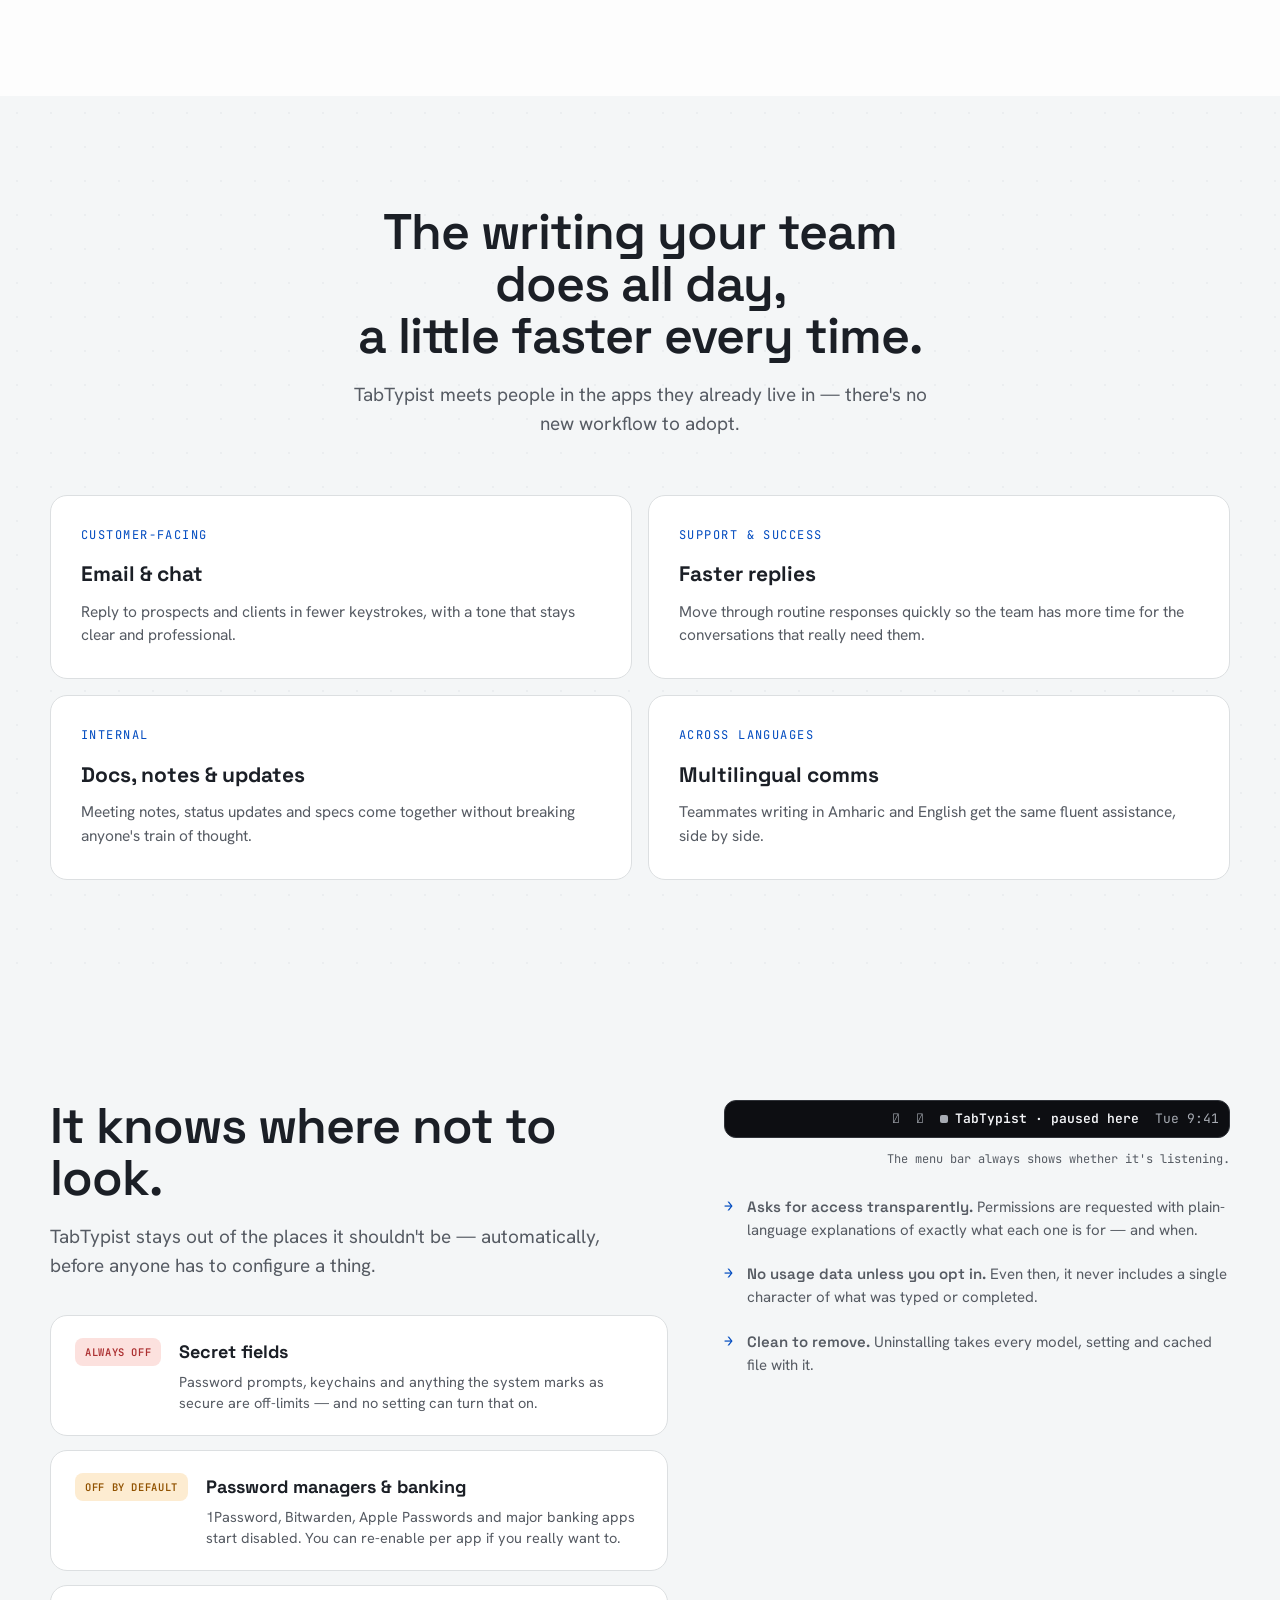
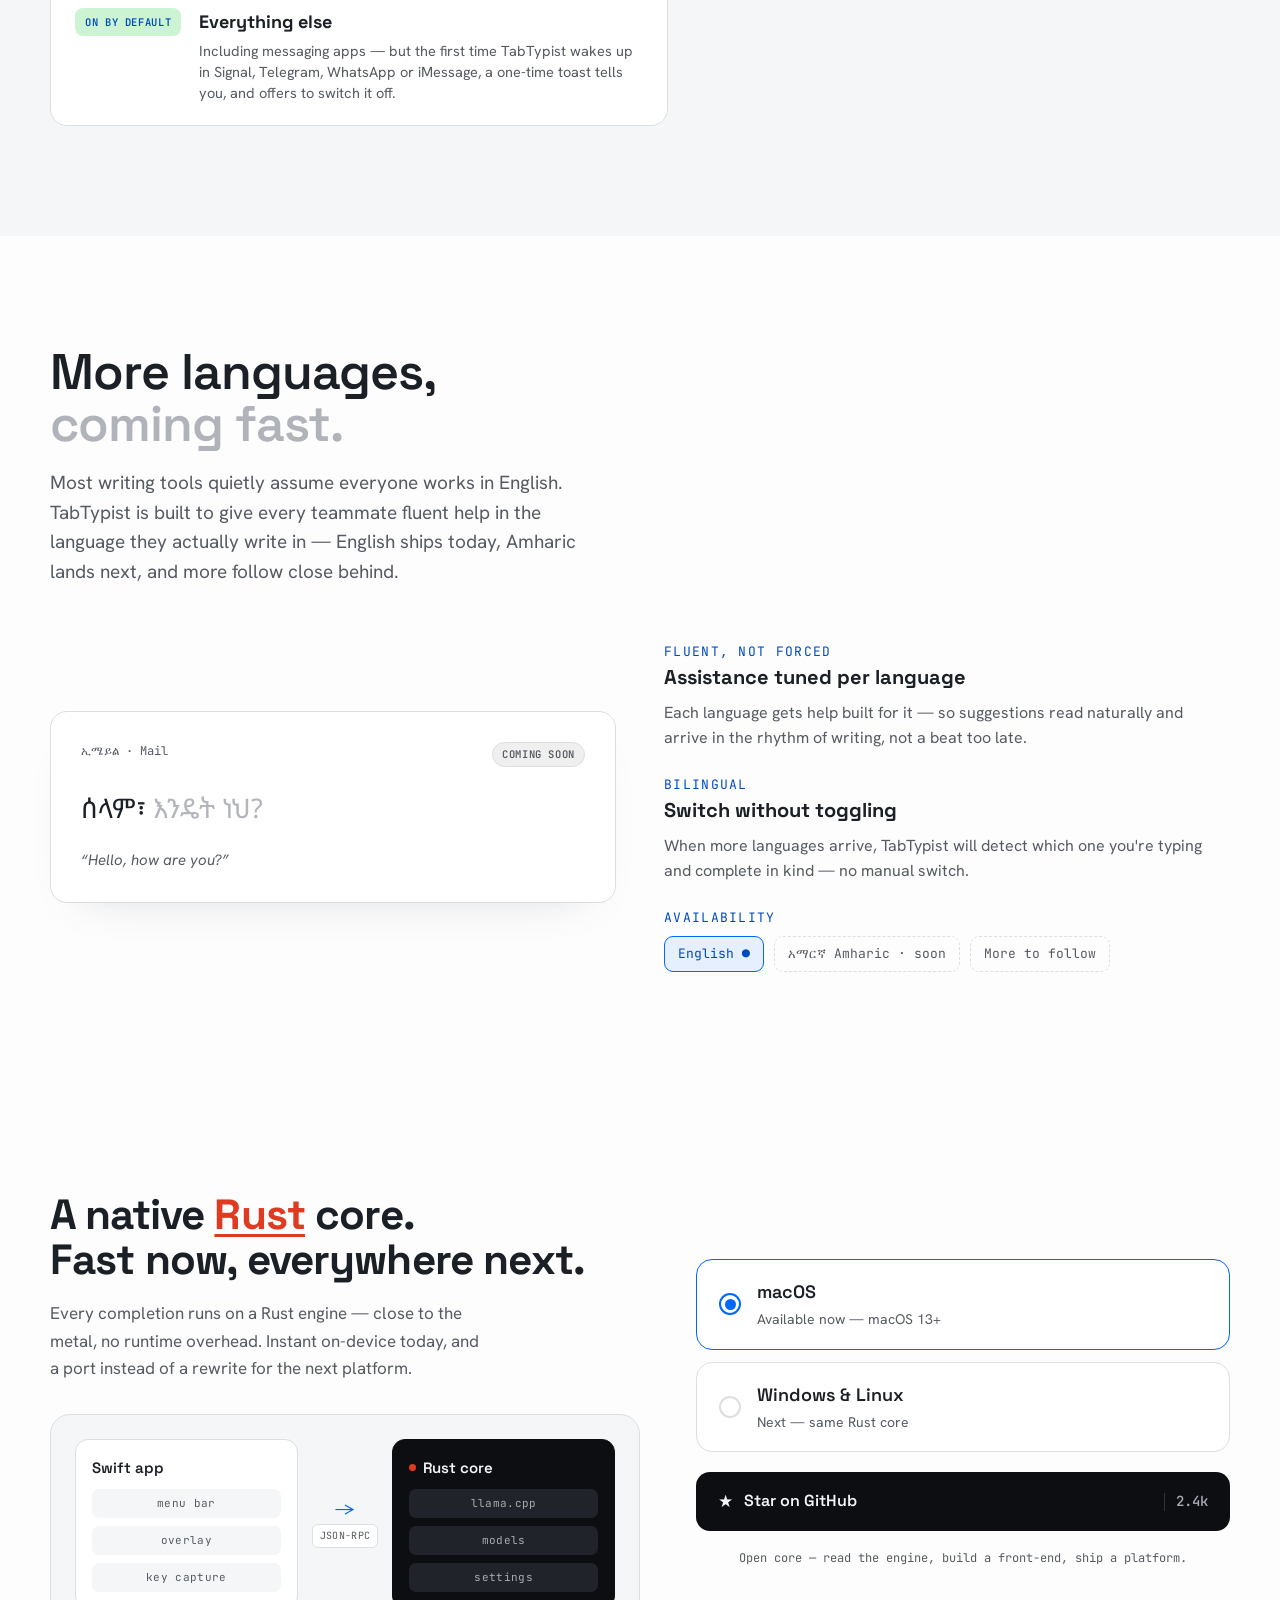
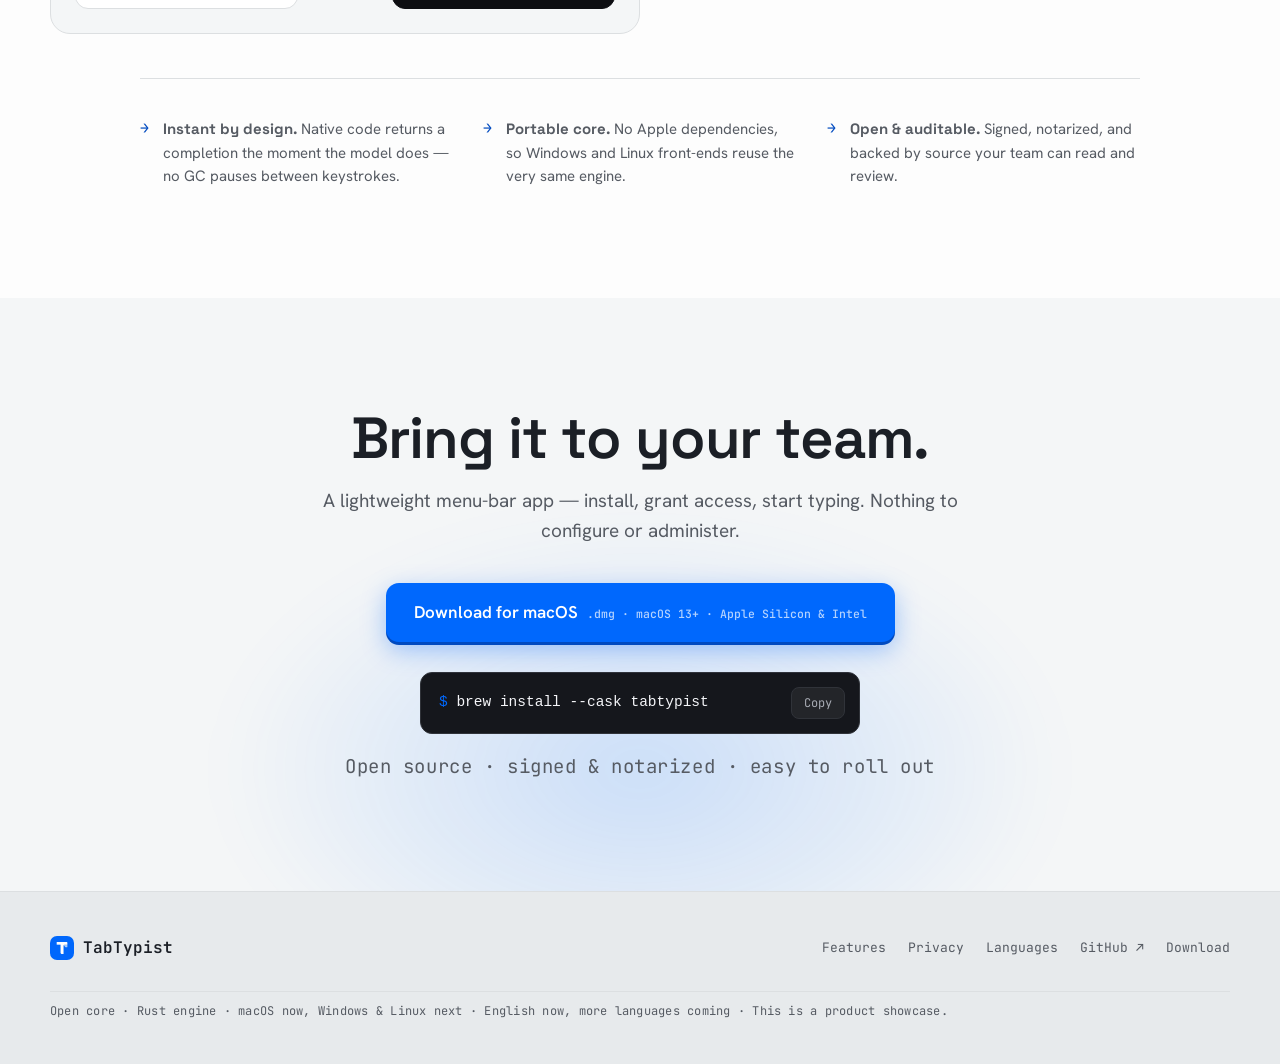
==== commit 10e3c1a7: "feat: update Friction Horizon section and enhance visual elements - Revised the content in the Frict" ====
--- a/site/index.html
+++ b/site/index.html
@@ -4,6 +4,8 @@
 <meta charset="UTF-8" />
 <meta name="viewport" content="width=device-width, initial-scale=1.0" />
 <title>TabTypist — AI that finishes your sentence, right where you type</title>
+<link rel="icon" type="image/png" sizes="128x128" href="assets/favicon.png" />
+<link rel="apple-touch-icon" href="assets/favicon.png" />
 <link rel="preconnect" href="https://fonts.googleapis.com" />
 <link rel="preconnect" href="https://fonts.gstatic.com" crossorigin />
 <link href="https://fonts.googleapis.com/css2?family=Space+Grotesk:wght@400;500;600;700&family=Hanken+Grotesk:wght@400;500;600;700&family=JetBrains+Mono:wght@400;500;600&family=Instrument+Serif:ital@0;1&family=Noto+Sans+Ethiopic:wght@400;500;600&display=swap" rel="stylesheet" />
@@ -27,7 +29,7 @@
         <span class="gh-l"><svg class="gh-mark" viewBox="0 0 16 16" fill="currentColor" aria-hidden="true"><path d="M8 0C3.58 0 0 3.58 0 8c0 3.54 2.29 6.53 5.47 7.59.4.07.55-.17.55-.38 0-.19-.01-.82-.01-1.49-2.01.37-2.53-.49-2.69-.94-.09-.23-.48-.94-.82-1.13-.28-.15-.68-.52-.01-.53.63-.01 1.08.58 1.23.82.72 1.21 1.87.87 2.33.66.07-.52.28-.87.51-1.07-1.78-.2-3.64-.89-3.64-3.95 0-.87.31-1.59.82-2.15-.08-.2-.36-1.02.08-2.12 0 0 .67-.21 2.2.82.64-.18 1.32-.27 2-.27.68 0 1.36.09 2 .27 1.53-1.04 2.2-.82 2.2-.82.44 1.1.16 1.92.08 2.12.51.56.82 1.27.82 2.15 0 3.07-1.87 3.75-3.65 3.95.29.25.54.73.54 1.48 0 1.07-.01 1.93-.01 2.2 0 .21.15.46.55.38A8.013 8.013 0 0 0 16 8c0-4.42-3.58-8-8-8z"/></svg>GitHub</span>
         <span class="gh-c"><span class="st">★</span>Star</span>
       </a>
-      <a class="nav-dl btn btn-acc btn-sm" href="#download">Download</a>
+      <a class="nav-dl btn btn-acc btn-sm dmg-link" href="https://github.com/mmexploit/TabTypist/releases/latest/download/TabTypist.dmg">Download</a>
     </div>
   </div>
 </nav>
@@ -74,46 +76,47 @@
           </div>
         </div>
       </div>
-      <p class="demo-hint" id="demoHint"><b>Click the field and start typing.</b> A completion appears — press <span style="color:var(--acc)">Tab</span> to accept, <span style="color:var(--on-dark)">Esc</span> to dismiss.</p>
+      <p class="demo-hint" id="demoHint"><b>Click the field and start typing.</b> A completion appears — press <span style="color:var(--acc)">Tab</span> to accept it one word at a time, <span style="color:var(--on-dark)">Esc</span> to dismiss.</p>
     </div>
   </div>
 </header>
 
-<!-- ============ WHY / WORKFLOW TAX ============ -->
+<!-- ============ WHY / FRICTION HORIZON ============ -->
 <section class="band workflow" id="why" data-screen-label="Why">
   <div class="wrap">
     <div class="sec-head center reveal">
-      <span class="eyebrow">Why it exists</span>
-      <h2>Your words shouldn't take a round trip<br />through someone else's chatbot.</h2>
-      <p>The usual way to write with AI is a detour: copy the context out, paste it into a chatbot, wait, copy the answer back. Every loop breaks your focus — and ships whatever you pasted to a third party. TabTypist closes the loop by reading what's already on your screen and completing it in place.</p>
-    </div>
-    <div class="compare">
-      <div class="cmp detour reveal">
-        <div class="cmp-head"><span class="cmp-k">The detour</span><span class="cmp-tax">~6 steps · every reply</span></div>
-        <ol class="loop">
-          <li><span class="ln">1</span><span>Select your draft and the context around it</span></li>
-          <li><span class="ln">2</span><span>Switch to a chatbot tab<span class="warn">↗ you've left the app you were working in</span></span></li>
-          <li><span class="ln">3</span><span>Paste it in<span class="warn">⚠ confidential text now lives on someone else's server</span></span></li>
-          <li><span class="ln">4</span><span>Wait, read, re-prompt until it's right</span></li>
-          <li><span class="ln">5</span><span>Copy the reply back out</span></li>
-          <li><span class="ln">6</span><span>Switch back, paste, fix the formatting</span></li>
-        </ol>
-        <div class="cmp-foot bad">Flow broken · context leaked · minutes gone</div>
-      </div>
-      <div class="cmp inline reveal d1">
-        <div class="cmp-head"><span class="cmp-k acc">With TabTypist</span><span class="cmp-tax acc">1 key · in place</span></div>
-        <div class="inline-demo">
-          <div class="mini-meta">Reply · To: alex@team.co</div>
-          <div class="mini-field">Thanks for flagging that — <span class="mg">I'll send the revised numbers over by end of day.</span><span class="mini-pill">⇥ Tab</span></div>
-          <p class="reads"><b>TabTypist reads what's already on your screen</b> — the thread, the doc, the ticket — entirely on-device, and completes the sentence you were already writing.</p>
-        </div>
-        <div class="cmp-foot good">In your flow · nothing leaves the Mac · instant</div>
-      </div>
-    </div>
-    <div class="why-foot reveal d2">
-      <div class="wf"><b>Email &amp; replies</b>Finish the message you're already in — no tab, no paste.</div>
-      <div class="wf"><b>Notes &amp; docs</b>Capture the thought without leaving the document.</div>
-      <div class="wf"><b>Support at volume</b>Move through routine replies without the copy-paste tax.</div>
+      <h2>Two ways the same sentence gets finished.</h2>
+      <p>Drag the axis to slide between them — the copy-paste-switch-wait detour on one side, the same line finished in place on the other.</p>
+    </div>
+
+    <div class="horizon reveal" id="horizon" style="--split:52">
+      <!-- LEFT — the detour (status quo) -->
+      <div class="layer vortex">
+        <div class="poster poster-l">
+          <div class="hz-in">
+            <span class="hz-pill bad"><span class="pdot"></span>Status · Context Detour</span>
+            <h3 class="hz-head serif">Your draft takes a <span class="strike">round&nbsp;trip</span> through someone else's server.</h3>
+            <p class="hz-sub">Copy → switch tab → paste → wait → paste&nbsp;back. Focus breaks, and confidential text leaves the device.</p>
+            <span class="hz-foot bad">Flow broken · context leaked · minutes gone</span>
+          </div>
+        </div>
+      </div>
+      <!-- RIGHT — on-device flow -->
+      <div class="layer flow">
+        <div class="poster poster-r">
+          <div class="hz-in">
+            <span class="hz-pill good">On-device Inference</span>
+            <h3 class="hz-head">Finished right where you're already typing.</h3>
+            <p class="hz-sub">TabTypist completes the sentence inline. One <b>Tab</b> accepts it — nothing ever leaves the Mac.</p>
+            <span class="hz-foot good">In your flow · on-device · instant</span>
+          </div>
+        </div>
+      </div>
+      <!-- divider — The Friction Horizon -->
+      <div class="horizon-bar" id="horizonBar" role="slider" aria-label="The Friction Horizon" aria-valuemin="0" aria-valuemax="100" aria-valuenow="52" tabindex="0">
+        <span class="hb-grip"><span class="hb-axis">AXIS</span><span class="hb-arrows">⇄</span></span>
+      </div>
+      <span class="hz-hint"><span class="ax">The Friction Horizon</span> · drag left or right to compare</span>
     </div>
   </div>
 </section>
@@ -122,7 +125,6 @@
 <section class="band features" id="features" data-screen-label="Features">
   <div class="wrap">
     <div class="sec-head reveal">
-      <span class="eyebrow">The whole interaction</span>
       <h2>One key to accept. Zero to ignore.</h2>
       <p>TabTypist is built to disappear into the way your team already writes. Everything below happens inline, in whatever app they're already in.</p>
     </div>
@@ -159,7 +161,6 @@
 <section class="band how" id="use-cases" data-screen-label="Where it helps">
   <div class="wrap">
     <div class="sec-head center reveal">
-      <span class="eyebrow">Where it helps</span>
       <h2>The writing your team does all day,<br />a little faster every time.</h2>
       <p>TabTypist meets people in the apps they already live in — there's no new workflow to adopt.</p>
     </div>
@@ -194,7 +195,6 @@
     <div class="layout">
       <div>
         <div class="sec-head reveal" style="margin-bottom:34px">
-          <span class="eyebrow">Security &amp; compliance</span>
           <h2>It knows where not to look.</h2>
           <p>TabTypist stays out of the places it shouldn't be — automatically, before anyone has to configure a thing.</p>
         </div>
@@ -246,7 +246,6 @@
 <section class="band langs" id="languages" data-screen-label="Languages">
   <div class="wrap">
     <div class="sec-head reveal" style="max-width:54ch">
-      <span class="eyebrow">For global teams</span>
       <h2>More languages, <span class="ghosty-h">coming fast.</span></h2>
       <p>Most writing tools quietly assume everyone works in English. TabTypist is built to give every teammate fluent help in the language they actually write in — English ships today, Amharic lands next, and more follow close behind.</p>
     </div>
@@ -283,40 +282,53 @@
 <!-- ============ OPEN SOURCE ============ -->
 <section class="band oss" id="open-source" data-screen-label="Open source">
   <div class="wrap">
-    <div class="sec-head reveal" style="max-width:56ch">
-      <span class="eyebrow">Open core · Rust inside</span>
-      <h2>A native Rust core.<br />Fast now, everywhere next.</h2>
-      <p>The engine behind every completion is written in Rust — close to the metal, no runtime overhead. It's what keeps suggestions instant on-device today, and what makes the next platform a port instead of a rewrite.</p>
-    </div>
-    <div class="core-layout">
-      <div class="arch reveal">
-        <div class="arch-row">
-          <div class="arch-box swift"><span class="ab-k">Swift app</span><span class="ab-d">menu bar · overlay · key capture</span></div>
-          <div class="arch-pipe"><span class="ap-ic">⇄</span><span class="ap-l">JSON-RPC</span></div>
-          <div class="arch-box rust"><span class="ab-k">Rust core</span><span class="ab-d">llama.cpp inference · models · settings</span></div>
-        </div>
-        <ul class="arch-pts">
-          <li><span class="tk">→</span><span><b>Tight enough to keep up with you.</b> Native code hands back a completion the instant the model does — no garbage-collection pauses between keystrokes.</span></li>
-          <li><span class="tk">→</span><span><b>Portable by design.</b> The core carries no Apple dependencies, so a Windows or Linux front-end reuses the very same engine.</span></li>
-        </ul>
-      </div>
-      <aside class="roadmap-side reveal d1">
-        <div class="num">PLATFORM ROADMAP</div>
-        <div class="roadmap">
-          <div class="rm-row now"><span class="rm-dot"></span><div><b>macOS</b><span class="rm-s">Available now · macOS 13+</span></div></div>
-          <div class="rm-row next"><span class="rm-dot"></span><div><b>Windows &amp; Linux</b><span class="rm-s">Next — same Rust core</span></div></div>
-        </div>
-        <a class="gh-cta" href="https://github.com/mmexploit/TabTypist" target="_blank" rel="noopener">
-          <span class="gh-cta-l"><svg class="gh-mark" viewBox="0 0 16 16" fill="currentColor" aria-hidden="true"><path d="M8 0C3.58 0 0 3.58 0 8c0 3.54 2.29 6.53 5.47 7.59.4.07.55-.17.55-.38 0-.19-.01-.82-.01-1.49-2.01.37-2.53-.49-2.69-.94-.09-.23-.48-.94-.82-1.13-.28-.15-.68-.52-.01-.53.63-.01 1.08.58 1.23.82.72 1.21 1.87.87 2.33.66.07-.52.28-.87.51-1.07-1.78-.2-3.64-.89-3.64-3.95 0-.87.31-1.59.82-2.15-.08-.2-.36-1.02.08-2.12 0 0 .67-.21 2.2.82.64-.18 1.32-.27 2-.27.68 0 1.36.09 2 .27 1.53-1.04 2.2-.82 2.2-.82.44 1.1.16 1.92.08 2.12.51.56.82 1.27.82 2.15 0 3.07-1.87 3.75-3.65 3.95.29.25.54.73.54 1.48 0 1.07-.01 1.93-.01 2.2 0 .21.15.46.55.38A8.013 8.013 0 0 0 16 8c0-4.42-3.58-8-8-8z"/></svg>GitHub</span>
-          <span class="gh-cta-c"><span class="st">★</span>Star</span>
+    <div class="core-grid">
+      <div class="core-main reveal">
+        <h2>A native <span class="rust-hl">Rust</span> core.<br />Fast now, everywhere next.</h2>
+        <p class="core-lede">Every completion runs on a Rust engine — close to the metal, no runtime overhead. Instant on-device today, and a port instead of a rewrite for the next platform.</p>
+        <div class="arch2">
+          <div class="a2-box">
+            <span class="a2-h">Swift app</span>
+            <span class="a2-chip">menu bar</span>
+            <span class="a2-chip">overlay</span>
+            <span class="a2-chip">key capture</span>
+          </div>
+          <div class="a2-link">
+            <span class="a2-arrow">→</span>
+            <span class="a2-lab">JSON-RPC</span>
+          </div>
+          <div class="a2-box dark">
+            <span class="a2-h"><span class="a2-dot"></span>Rust core</span>
+            <span class="a2-chip">llama.cpp</span>
+            <span class="a2-chip">models</span>
+            <span class="a2-chip">settings</span>
+          </div>
+        </div>
+      </div>
+      <aside class="core-side reveal d1">
+        <div class="plat">
+          <div class="plat-row active">
+            <span class="plat-dot"></span>
+            <span class="plat-txt"><b>macOS</b><span>Available now — macOS 13+</span></span>
+          </div>
+          <div class="plat-row">
+            <span class="plat-dot"></span>
+            <span class="plat-txt"><b>Windows &amp; Linux</b><span>Next — same Rust core</span></span>
+          </div>
+        </div>
+        <a class="gh-star" href="https://github.com/mmexploit/TabTypist" target="_blank" rel="noopener">
+          <span class="ghs-mark">★</span>
+          <span class="ghs-txt">Star on GitHub</span>
+          <span class="ghs-div"></span>
+          <span class="ghs-count">2.4k</span>
         </a>
         <p class="gh-note">Open core — read the engine, build a front-end, ship a platform.</p>
       </aside>
     </div>
     <div class="oss-points oss-row">
-      <div class="oss-point reveal"><span class="tk">→</span><span><b>Auditable end to end.</b> Every claim on this page is backed by source your team can read and review.</span></div>
-      <div class="oss-point reveal d1"><span class="tk">→</span><span><b>Signed and verified.</b> Installs and updates are code-signed and notarized, so each version is as trustworthy as the first.</span></div>
-      <div class="oss-point reveal d2"><span class="tk">→</span><span><b>No lock-in.</b> The portable core means your team is never tied to one vendor — or one operating system.</span></div>
+      <div class="oss-point reveal"><span class="tk">→</span><span><b>Instant by design.</b> Native code returns a completion the moment the model does — no GC pauses between keystrokes.</span></div>
+      <div class="oss-point reveal d1"><span class="tk">→</span><span><b>Portable core.</b> No Apple dependencies, so Windows and Linux front-ends reuse the very same engine.</span></div>
+      <div class="oss-point reveal d2"><span class="tk">→</span><span><b>Open &amp; auditable.</b> Signed, notarized, and backed by source your team can read and review.</span></div>
     </div>
   </div>
 </section>
@@ -326,9 +338,9 @@
   <div class="wrap">
     <div class="dl-inner reveal">
       <h2>Bring it to your team.</h2>
-      <p>A lightweight menu-bar app. Install it, grant access, and start typing — there's nothing to configure or administer.</p>
+      <p>A lightweight menu-bar app — install, grant access, start typing. Nothing to configure or administer.</p>
       <div class="dl-ctas">
-        <a class="btn btn-acc dl-big" href="https://github.com/mmexploit/TabTypist/releases/latest/download/TabTypist.dmg" id="dmgBtn">Download for macOS<span class="sub">.dmg · macOS 13+ · Apple Silicon &amp; Intel</span></a>
+        <a class="btn btn-acc dl-big" href="https://github.com/mmexploit/TabTypist/releases/latest" target="_blank" rel="noopener" id="dmgBtn">Download for macOS<span class="sub">.dmg · macOS 13+ · Apple Silicon &amp; Intel</span></a>
       </div>
       <div class="brew">
         <code><span class="prompt">$</span> brew install --cask tabtypist</code>
@@ -354,6 +366,12 @@
   </div>
 </footer>
 
+<template id="__bundler_thumbnail">
+  <svg viewBox="0 0 100 100" xmlns="http://www.w3.org/2000/svg">
+    <rect width="100" height="100" rx="22" fill="#0068FD"/>
+    <text x="50" y="50" dominant-baseline="central" text-anchor="middle" font-family="Space Grotesk, sans-serif" font-size="56" font-weight="700" fill="#fff">T</text>
+  </svg>
+</template>
 <script src="demo.js"></script>
 <script src="interactions.js"></script>
 </body>
--- a/site/styles.css
+++ b/site/styles.css
@@ -29,6 +29,7 @@
   --acc-deep:  oklch(0.45 0.20 258);
   --acc-glow:  rgba(0,104,253,0.34);
   --on-acc:    #ffffff;
+  --rust:      #de3b22;   /* Rust-language accent — heading highlight only */
 
   --rm: 1;            /* roundness multiplier (Tweaks) */
 
@@ -727,78 +728,151 @@
 .workflow .sec-head { margin-bottom: 44px; }
 .workflow .sec-head h2 { color: var(--on-dark); }
 .workflow .sec-head p { color: var(--on-dark-2); }
-.workflow .sec-head .eyebrow { color: var(--acc); }
-.compare { display: grid; grid-template-columns: 1fr 1fr; gap: 20px; align-items: stretch; }
-.cmp {
-  background: var(--bg-2); border: 1px solid var(--line-d); border-radius: calc(18px * var(--rm));
-  padding: 28px; display: flex; flex-direction: column;
-}
-.cmp.detour { background: linear-gradient(180deg, oklch(0.225 0.03 28 / .55), var(--bg-2) 60%); }
-.cmp.inline { background: linear-gradient(180deg, oklch(0.235 0.05 254 / .5), var(--bg-2) 60%); border-color: var(--acc-deep); }
-.cmp-head { display: flex; align-items: center; justify-content: space-between; gap: 12px; margin-bottom: 22px; }
-.cmp-k { font-family: var(--f-mono); font-size: 13px; letter-spacing: .1em; text-transform: uppercase; color: var(--on-dark-2); }
-.cmp-k.acc { color: var(--acc-2); }
-.cmp-tax { font-family: var(--f-mono); font-size: 11.5px; color: oklch(0.74 0.13 32); white-space: nowrap; }
-.cmp-tax.acc { color: var(--acc-2); }
-.loop { list-style: none; display: flex; flex-direction: column; gap: 11px; flex: 1; }
-.loop li { display: flex; gap: 12px; align-items: flex-start; font-size: 15px; color: var(--on-dark-2); line-height: 1.4; }
-.loop .ln { font-family: var(--f-mono); font-size: 12px; width: 22px; height: 22px; flex-shrink: 0; border-radius: 6px; display: grid; place-items: center; background: rgba(255,255,255,.05); border: 1px solid var(--line-d); color: var(--on-dark-2); margin-top: 1px; }
-.loop .warn { display: block; font-family: var(--f-mono); font-size: 11.5px; color: oklch(0.74 0.14 32); margin-top: 4px; }
-.cmp-foot { margin-top: 22px; font-family: var(--f-mono); font-size: 12.5px; letter-spacing: .02em; padding-top: 16px; border-top: 1px solid var(--line-d); }
-.cmp-foot.bad { color: oklch(0.74 0.14 32); }
-.cmp-foot.good { color: var(--acc-2); }
-.inline-demo { flex: 1; }
-.mini-meta { font-family: var(--f-mono); font-size: 11.5px; color: var(--on-dark-2); padding-bottom: 10px; }
-.mini-field {
-  font-family: var(--f-body); font-size: 18px; line-height: 1.55; color: var(--on-dark);
-  background: var(--bg-3); border: 1px solid var(--line-d); border-radius: 12px; padding: 16px 18px;
-}
-.mini-field .mg { color: var(--ghost-d); }
-.mini-pill {
-  font-family: var(--f-mono); font-size: 12px; font-weight: 600; margin-left: 8px; padding: 2px 8px;
-  border-radius: 6px; background: var(--acc); color: var(--on-acc); box-shadow: 0 2px 0 var(--acc-deep);
-  white-space: nowrap; display: inline-block; transform: translateY(-1px);
-}
-.reads { margin-top: 16px; font-size: 14.5px; color: var(--on-dark-2); line-height: 1.55; }
-.reads b { color: var(--on-dark); font-weight: 600; }
-.why-foot { display: grid; grid-template-columns: repeat(3, 1fr); gap: 18px; margin-top: 22px; }
-.why-foot .wf { font-size: 15px; color: var(--on-dark-2); border-left: 2px solid var(--acc-deep); padding-left: 14px; line-height: 1.45; }
-.why-foot .wf b { color: var(--on-dark); font-family: var(--f-display); font-weight: 600; display: block; margin-bottom: 3px; font-size: 16px; }
-@media (max-width: 900px) { .compare, .why-foot { grid-template-columns: 1fr; } }
+/* ---- Friction Horizon: draggable AXIS split ---- */
+.horizon {
+  --split: 52;
+  position: relative; container-type: inline-size;
+  height: 480px; border-radius: calc(20px * var(--rm)); overflow: hidden;
+  border: 1px solid var(--line-d);
+  background: var(--bg);
+  box-shadow: 0 40px 90px -50px rgba(0,0,0,.7);
+  user-select: none; cursor: ew-resize; touch-action: none;
+}
+.horizon .layer { position: absolute; top: 0; bottom: 0; overflow: hidden; }
+.horizon .vortex { left: 0; width: calc(var(--split) * 1%); }
+.horizon .flow   { right: 0; width: calc((100 - var(--split)) * 1%); }
+
+/* full-width posters, each clipped by its panel as the axis moves */
+.poster {
+  position: absolute; top: 0; height: 100%; width: 100cqw;
+  display: flex; align-items: center; padding: 0 7cqw; box-sizing: border-box;
+}
+.poster::before {
+  content: ""; position: absolute; inset: 0; pointer-events: none; opacity: .06;
+  background-image: linear-gradient(var(--on-dark) 1px, transparent 1px),
+                    linear-gradient(90deg, var(--on-dark) 1px, transparent 1px);
+  background-size: 48px 48px;
+  -webkit-mask-image: radial-gradient(130% 130% at 50% 0%, #000, transparent 72%);
+          mask-image: radial-gradient(130% 130% at 50% 0%, #000, transparent 72%);
+}
+.poster-l {
+  left: 0; justify-content: flex-start;
+  background:
+    radial-gradient(120% 150% at 0% 0%, oklch(0.30 0.11 30 / .55), transparent 58%),
+    linear-gradient(115deg, oklch(0.185 0.05 30), var(--bg) 72%);
+}
+.poster-r {
+  right: 0; justify-content: flex-end;
+  background:
+    radial-gradient(120% 150% at 100% 0%, oklch(0.34 0.11 256 / .5), transparent 58%),
+    linear-gradient(245deg, oklch(0.205 0.07 256), var(--bg) 72%);
+}
+.hz-in { position: relative; display: flex; flex-direction: column; gap: 22px; max-width: 38cqw; }
+.poster-l .hz-in { align-items: flex-start; text-align: left; }
+.poster-r .hz-in { align-items: flex-end;   text-align: right; }
+
+.hz-pill {
+  font-family: var(--f-mono); font-size: 11px; letter-spacing: .14em; text-transform: uppercase;
+  display: inline-flex; align-items: center; gap: 8px; width: max-content;
+  padding: 7px 14px; border-radius: 8px;
+}
+.hz-pill.bad  { color: oklch(0.82 0.13 32); border: 1px solid oklch(0.55 0.17 32 / .6); background: oklch(0.28 0.1 32 / .35); }
+.hz-pill.good { color: var(--on-dark); border: 1px solid var(--line-d); border-radius: 22px; background: rgba(255,255,255,.05); }
+.pdot { width: 7px; height: 7px; border-radius: 50%; background: oklch(0.72 0.2 30); box-shadow: 0 0 9px oklch(0.72 0.2 30); }
+
+.hz-head { font-family: var(--f-display); font-weight: 600; letter-spacing: -0.02em; line-height: 1.04;
+  font-size: clamp(26px, 3.5cqw, 44px); color: var(--on-dark); }
+.hz-head.serif { font-family: "Instrument Serif", Georgia, serif; font-weight: 400; letter-spacing: 0;
+  line-height: 1.0; font-size: clamp(30px, 4.4cqw, 54px); color: oklch(0.93 0.035 45); }
+.strike { color: var(--rust); text-decoration: line-through; text-decoration-thickness: 3px; }
+
+.hz-sub { font-family: var(--f-mono); font-size: 13px; line-height: 1.65; color: var(--on-dark-2); max-width: 32cqw; }
+.poster-l .hz-sub { color: oklch(0.74 0.05 32); }
+.hz-sub b { color: var(--on-dark); font-weight: 600; }
+
+.hz-foot { font-family: var(--f-mono); font-size: 11px; letter-spacing: .06em; text-transform: uppercase; }
+.hz-foot.bad  { color: oklch(0.68 0.13 32); }
+.hz-foot.good { color: var(--acc-2); }
+
+/* the draggable axis */
+.horizon-bar {
+  position: absolute; top: 0; bottom: 0; left: calc(var(--split) * 1%);
+  width: 2px; transform: translateX(-1px); z-index: 6; cursor: ew-resize; touch-action: none;
+  background: linear-gradient(180deg, oklch(0.72 0.2 30), var(--acc) 60%);
+  box-shadow: 0 0 24px -2px var(--acc);
+}
+.horizon-bar:focus-visible { outline: none; box-shadow: 0 0 0 3px var(--acc-glow), 0 0 24px -2px var(--acc); }
+.hb-grip {
+  position: absolute; top: 50%; left: 50%; transform: translate(-50%, -50%);
+  width: 44px; height: 66px; border-radius: 14px;
+  display: flex; flex-direction: column; align-items: center; justify-content: center; gap: 5px;
+  background: rgba(14,16,24,.82); border: 1px solid var(--line-d);
+  -webkit-backdrop-filter: blur(6px); backdrop-filter: blur(6px);
+  box-shadow: 0 12px 34px -10px rgba(0,0,0,.85);
+}
+.hb-axis { font-family: var(--f-mono); font-size: 8px; letter-spacing: .2em; color: var(--on-dark-2); }
+.hb-arrows { font-size: 16px; line-height: 1; color: var(--on-dark); }
+.hz-hint {
+  position: absolute; bottom: 16px; left: 50%; transform: translateX(-50%); z-index: 6; pointer-events: none;
+  font-family: var(--f-mono); font-size: 10.5px; letter-spacing: .14em; text-transform: uppercase;
+  color: var(--on-dark-2); white-space: nowrap;
+  background: rgba(14,16,24,.7); -webkit-backdrop-filter: blur(4px); backdrop-filter: blur(4px);
+  padding: 8px 16px; border-radius: 30px; border: 1px solid var(--line-d);
+}
+.hz-hint .ax { color: var(--acc-2); }
+@media (max-width: 760px) {
+  .horizon { height: auto; container-type: normal; cursor: default; }
+  .horizon .layer { position: relative; width: 100% !important; }
+  .poster { position: relative; width: 100%; padding: 38px 28px; }
+  .poster::before { display: none; }
+  .hz-in { max-width: none; }
+  .poster-r .hz-in { align-items: flex-start; text-align: left; }
+  .hz-sub { max-width: none; }
+  .hz-head.serif { font-size: clamp(30px, 8vw, 44px); }
+  .hz-head { font-size: clamp(26px, 7vw, 38px); }
+  .horizon-bar, .hz-hint { display: none; }
+}
 
 /* ===================== OPEN CORE / RUST ===================== */
-.oss .oss-row { margin-top: 48px; }
-.core-layout { display: grid; grid-template-columns: 1.2fr 0.8fr; gap: 44px; align-items: start; }
-.arch-row { display: flex; align-items: stretch; gap: 0; }
-.arch-box {
-  flex: 1; background: #fff; border: 1px solid var(--line-l); border-radius: calc(14px * var(--rm));
-  padding: 20px; display: flex; flex-direction: column; gap: 5px;
-}
-.arch-box.rust { background: var(--bg); border-color: var(--line-d); }
-.arch-box .ab-k { font-family: var(--f-display); font-weight: 600; font-size: 18px; color: var(--ink); }
-.arch-box.rust .ab-k { color: var(--on-dark); }
-.arch-box .ab-d { font-family: var(--f-mono); font-size: 11.5px; color: var(--ink-2); }
-.arch-box.rust .ab-d { color: var(--on-dark-2); }
-.arch-pipe { display: flex; flex-direction: column; align-items: center; justify-content: center; gap: 4px; padding: 0 8px; align-self: center; }
-.arch-pipe .ap-ic { color: var(--acc); font-size: 20px; line-height: 1; }
-.arch-pipe .ap-l { font-family: var(--f-mono); font-size: 10px; letter-spacing: .06em; color: var(--ink-2); }
-.arch-pts { list-style: none; display: flex; flex-direction: column; gap: 16px; margin-top: 24px; }
-.arch-pts li { display: flex; gap: 12px; font-size: 15.5px; color: var(--ink-2); line-height: 1.5; }
-.arch-pts .tk { color: var(--acc-deep); font-family: var(--f-mono); flex-shrink: 0; }
-.arch-pts b { font-family: var(--f-display); color: var(--ink); font-weight: 600; }
-.roadmap-side .num { font-family: var(--f-mono); color: var(--acc-deep); font-size: 13px; letter-spacing: .1em; margin-bottom: 16px; }
-.roadmap { display: flex; flex-direction: column; gap: 12px; margin-bottom: 22px; }
-.rm-row { display: flex; align-items: flex-start; gap: 14px; background: #fff; border: 1px solid var(--line-l); border-radius: calc(14px * var(--rm)); padding: 16px 18px; }
-.rm-row .rm-dot { width: 12px; height: 12px; border-radius: 50%; margin-top: 5px; flex-shrink: 0; }
-.rm-row.now .rm-dot { background: var(--acc); box-shadow: 0 0 0 4px var(--acc-glow); }
-.rm-row.next .rm-dot { background: var(--paper-3); border: 2px solid var(--line-l); }
-.rm-row b { font-family: var(--f-display); font-size: 17px; color: var(--ink); display: block; }
-.rm-row .rm-s { font-family: var(--f-mono); font-size: 12px; color: var(--ink-2); }
-.gh-cta { display: flex; align-items: stretch; border-radius: calc(12px * var(--rm)); overflow: hidden; border: 1px solid var(--line-l); font-family: var(--f-mono); transition: transform .15s var(--ease), box-shadow .2s; }
-.gh-cta:hover { transform: translateY(-2px); box-shadow: 0 12px 26px -16px rgba(20,30,60,.5); }
-.gh-cta-l { flex: 1; display: flex; align-items: center; gap: 9px; padding: 13px 16px; background: var(--bg); color: var(--on-dark); font-size: 14px; font-weight: 500; }
-.gh-cta-l .gh-mark { width: 17px; height: 17px; }
-.gh-cta-c { display: flex; align-items: center; gap: 6px; padding: 13px 16px; background: var(--paper-2); color: var(--ink); font-weight: 600; font-size: 14px; }
-.gh-note { font-family: var(--f-mono); font-size: 12px; color: var(--ink-2); margin-top: 14px; line-height: 1.5; }
-@media (max-width: 900px) { .core-layout { grid-template-columns: 1fr; gap: 34px; } }
-@media (max-width: 520px) { .arch-row { flex-direction: column; } .arch-pipe { flex-direction: row; padding: 8px 0; } .arch-pipe .ap-ic { transform: rotate(90deg); } }
+.oss .oss-row { margin-top: 44px; padding-top: 38px; border-top: 1px solid var(--line-l); }
+.core-grid { display: grid; grid-template-columns: 1.05fr 0.95fr; gap: 56px; align-items: center; }
+
+.core-main h2 { font-family: var(--f-display); font-weight: 700; font-size: clamp(30px, 3.3vw, 44px); line-height: 1.07; letter-spacing: -0.02em; color: var(--ink); }
+.rust-hl { color: var(--rust); text-decoration: underline; text-decoration-thickness: 3px; text-underline-offset: 5px; }
+.core-lede { color: var(--ink-2); font-size: 17px; line-height: 1.6; max-width: 44ch; margin-top: 18px; }
+
+/* architecture diagram */
+.arch2 { display: grid; grid-template-columns: 1fr auto 1fr; align-items: stretch; margin-top: 32px; padding: 24px; border: 1px solid var(--line-l); border-radius: calc(20px * var(--rm)); background: var(--paper-2); }
+.a2-box { display: flex; flex-direction: column; gap: 8px; padding: 16px; border-radius: calc(13px * var(--rm)); background: #fff; border: 1px solid var(--line-l); }
+.a2-box.dark { background: var(--bg); border-color: var(--bg); }
+.a2-h { font-family: var(--f-display); font-weight: 600; font-size: 15px; color: var(--ink); display: flex; align-items: center; gap: 7px; margin-bottom: 2px; }
+.a2-box.dark .a2-h { color: var(--on-dark); }
+.a2-dot { width: 7px; height: 7px; border-radius: 50%; background: var(--rust); flex-shrink: 0; }
+.a2-chip { font-family: var(--f-mono); font-size: 11px; letter-spacing: .03em; padding: 6px 10px; border-radius: 7px; background: var(--paper-2); color: var(--ink-2); text-align: center; }
+.a2-box.dark .a2-chip { background: var(--bg-3); color: var(--on-dark-2); }
+.a2-link { display: flex; flex-direction: column; align-items: center; justify-content: center; gap: 6px; padding: 0 14px; }
+.a2-arrow { color: var(--acc); font-size: 18px; line-height: 1; }
+.a2-lab { font-family: var(--f-mono); font-size: 10px; letter-spacing: .03em; color: var(--ink-2); background: #fff; border: 1px solid var(--line-l); border-radius: 6px; padding: 3px 7px; }
+
+/* platform radios — no glow */
+.core-side { display: flex; flex-direction: column; gap: 14px; }
+.plat { display: flex; flex-direction: column; gap: 12px; }
+.plat-row { display: flex; align-items: center; gap: 16px; padding: 18px 22px; border: 1px solid var(--line-l); border-radius: calc(16px * var(--rm)); background: #fff; }
+.plat-row.active { border-color: var(--acc); }
+.plat-dot { width: 22px; height: 22px; border-radius: 50%; border: 2px solid var(--line-l); flex-shrink: 0; display: grid; place-items: center; }
+.plat-row.active .plat-dot { border-color: var(--acc); }
+.plat-row.active .plat-dot::after { content: ""; width: 11px; height: 11px; border-radius: 50%; background: var(--acc); }
+.plat-txt { display: flex; flex-direction: column; gap: 3px; }
+.plat-txt b { font-family: var(--f-display); font-weight: 600; font-size: 18px; color: var(--ink); }
+.plat-txt span { font-size: 14px; color: var(--ink-2); }
+
+/* github star bar */
+.gh-star { display: flex; align-items: center; gap: 11px; padding: 17px 22px; border-radius: calc(14px * var(--rm)); background: var(--bg); color: var(--on-dark); font-family: var(--f-display); font-weight: 600; font-size: 16px; margin-top: 6px; transition: transform .15s var(--ease); }
+.gh-star:hover { transform: translateY(-2px); }
+.gh-star .ghs-mark { color: var(--on-dark); font-size: 17px; line-height: 1; }
+.gh-star .ghs-txt { flex: 1; }
+.gh-star .ghs-div { width: 1px; height: 18px; background: var(--line-d); }
+.gh-star .ghs-count { font-family: var(--f-mono); font-weight: 500; font-size: 14px; color: var(--on-dark-2); }
+.gh-note { font-family: var(--f-mono); font-size: 12px; color: var(--ink-2); margin-top: 4px; line-height: 1.5; text-align: center; }
+@media (max-width: 900px) { .core-grid { grid-template-columns: 1fr; gap: 38px; } }
+@media (max-width: 520px) { .arch2 { grid-template-columns: 1fr; gap: 14px; } .a2-link { flex-direction: row; } .a2-arrow { transform: rotate(90deg); } }
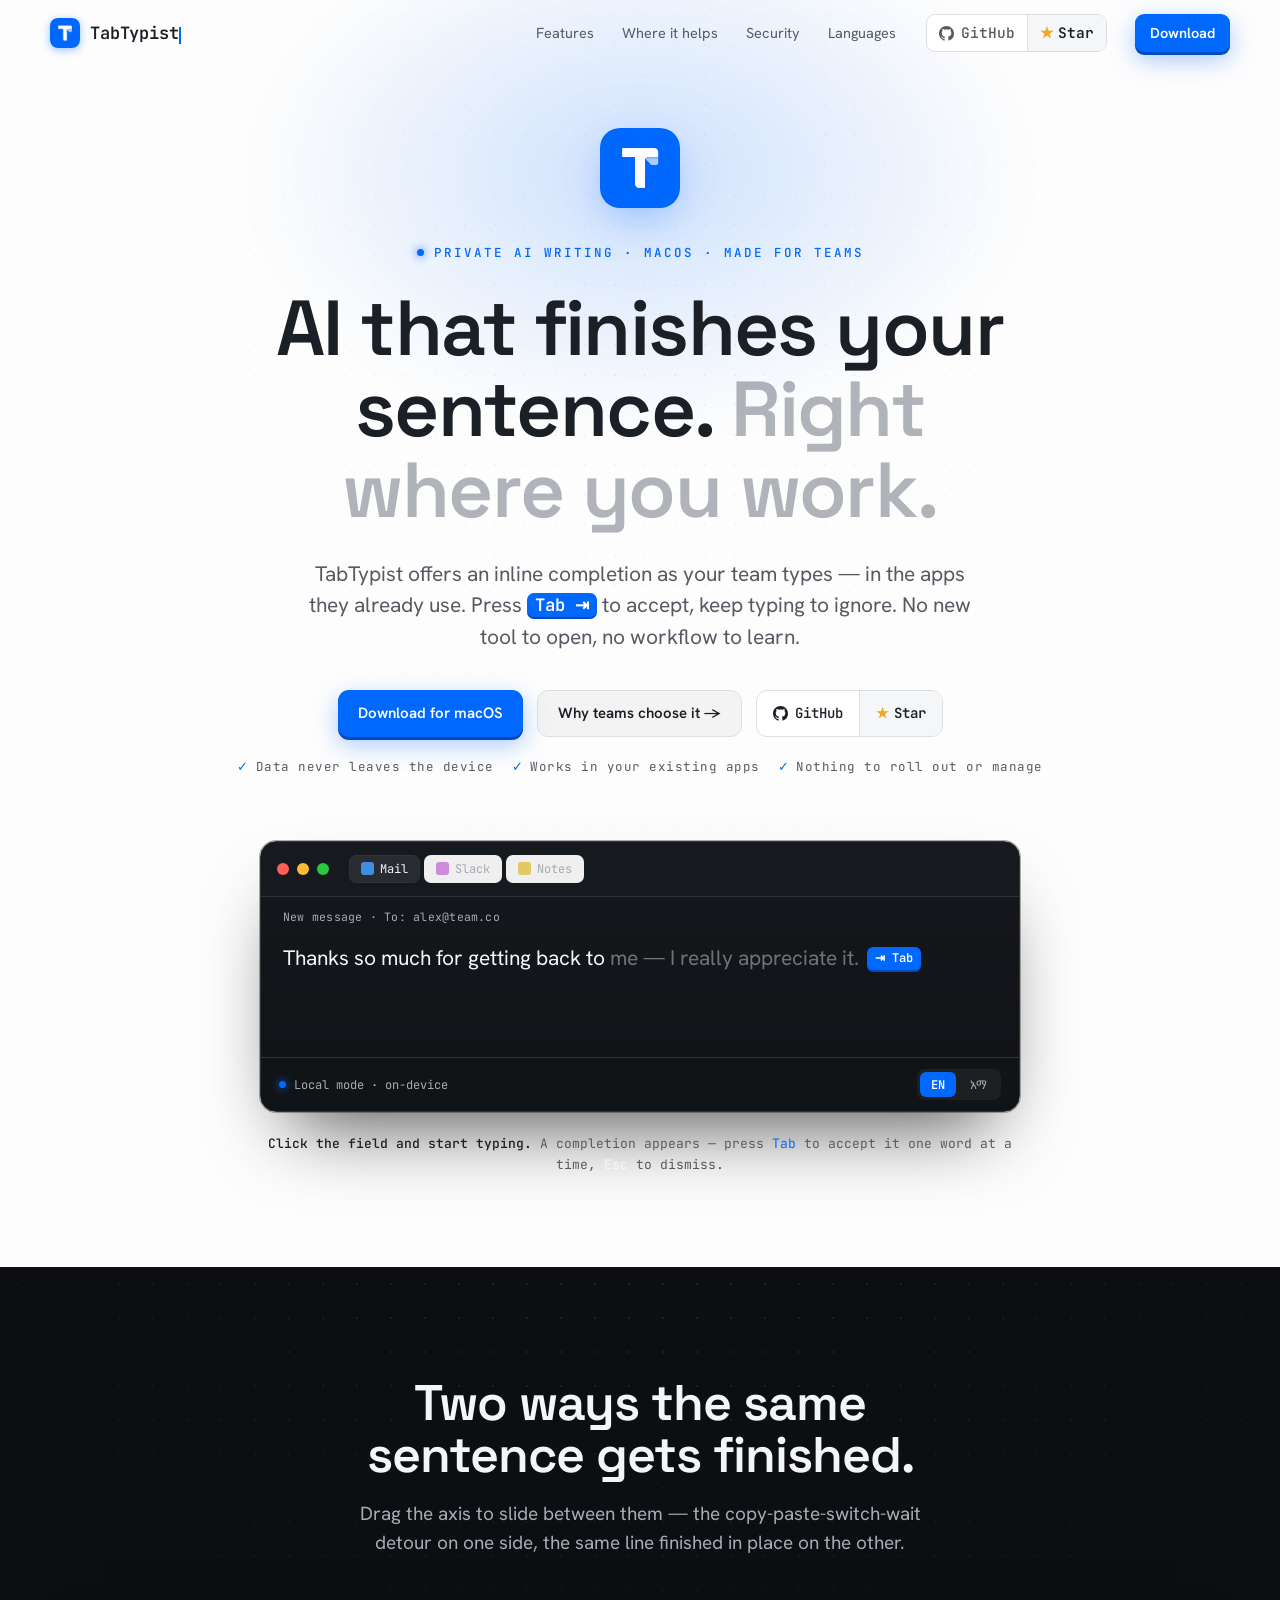
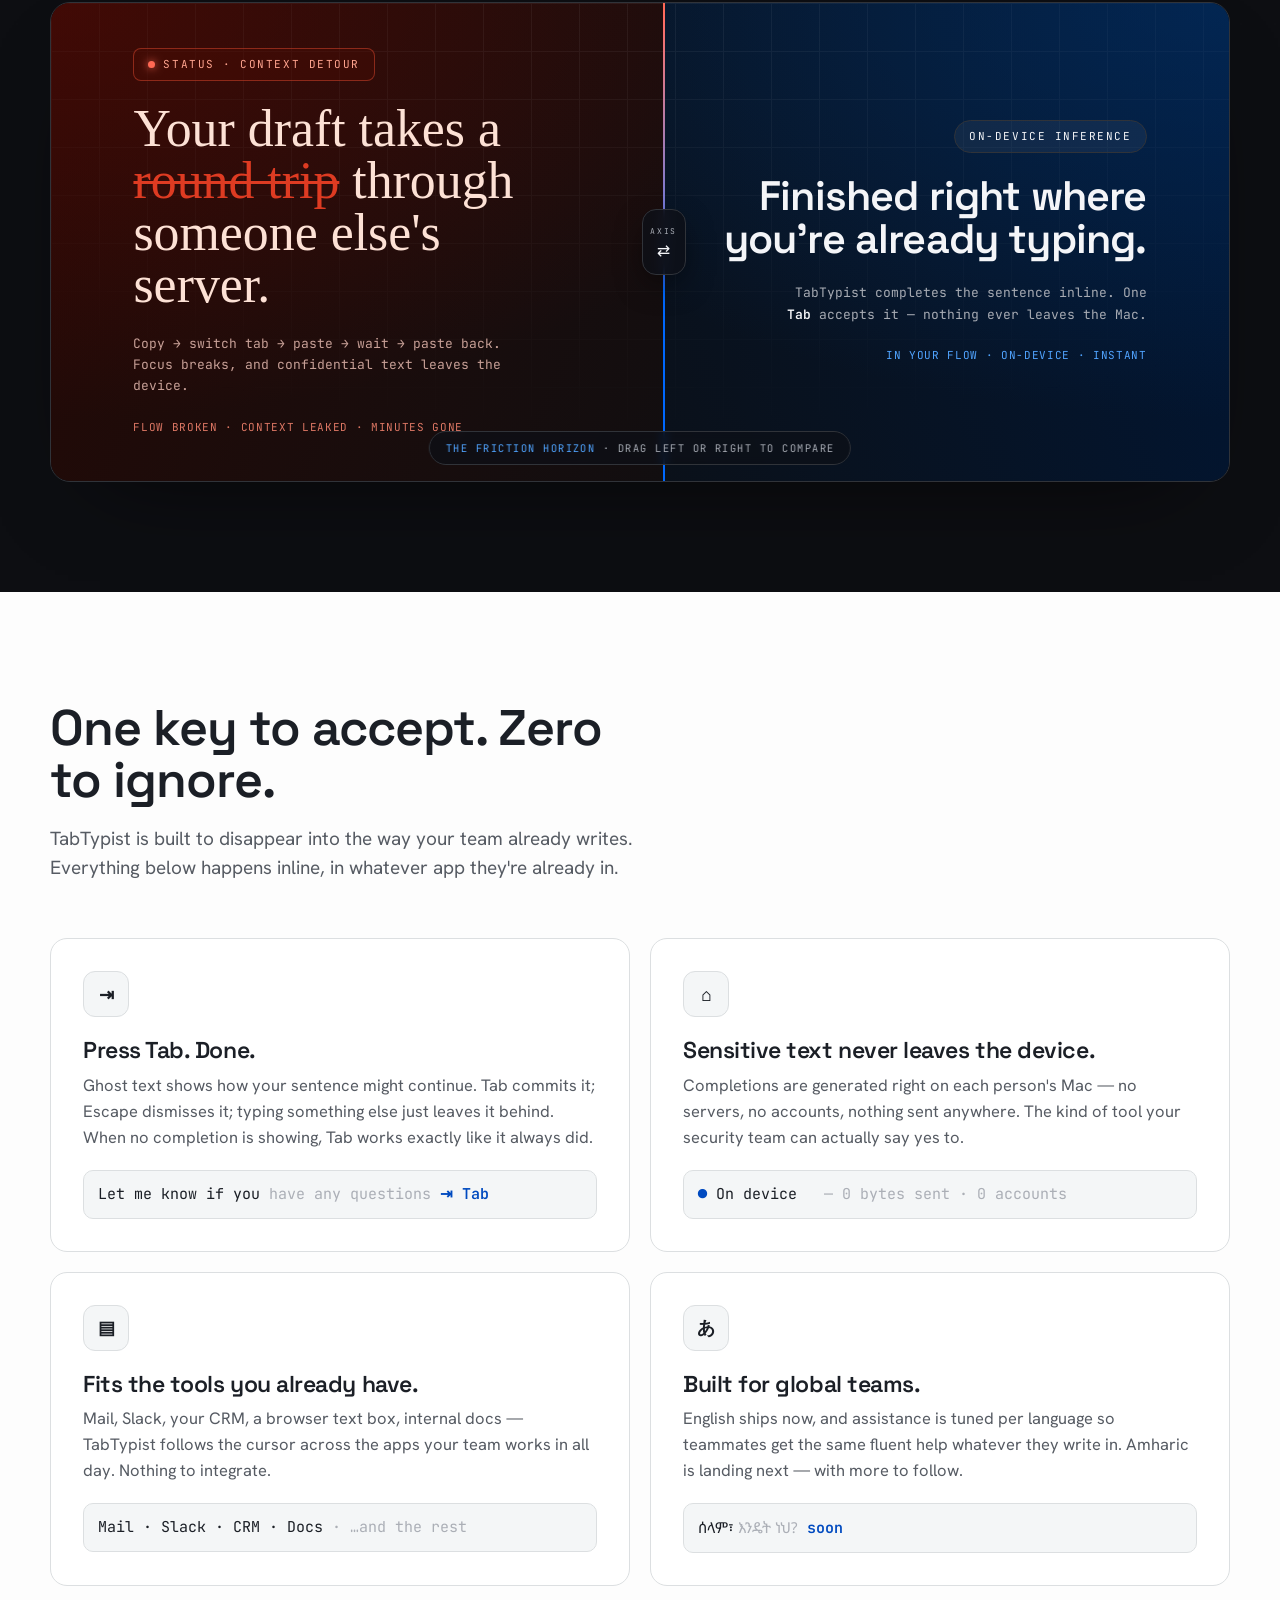
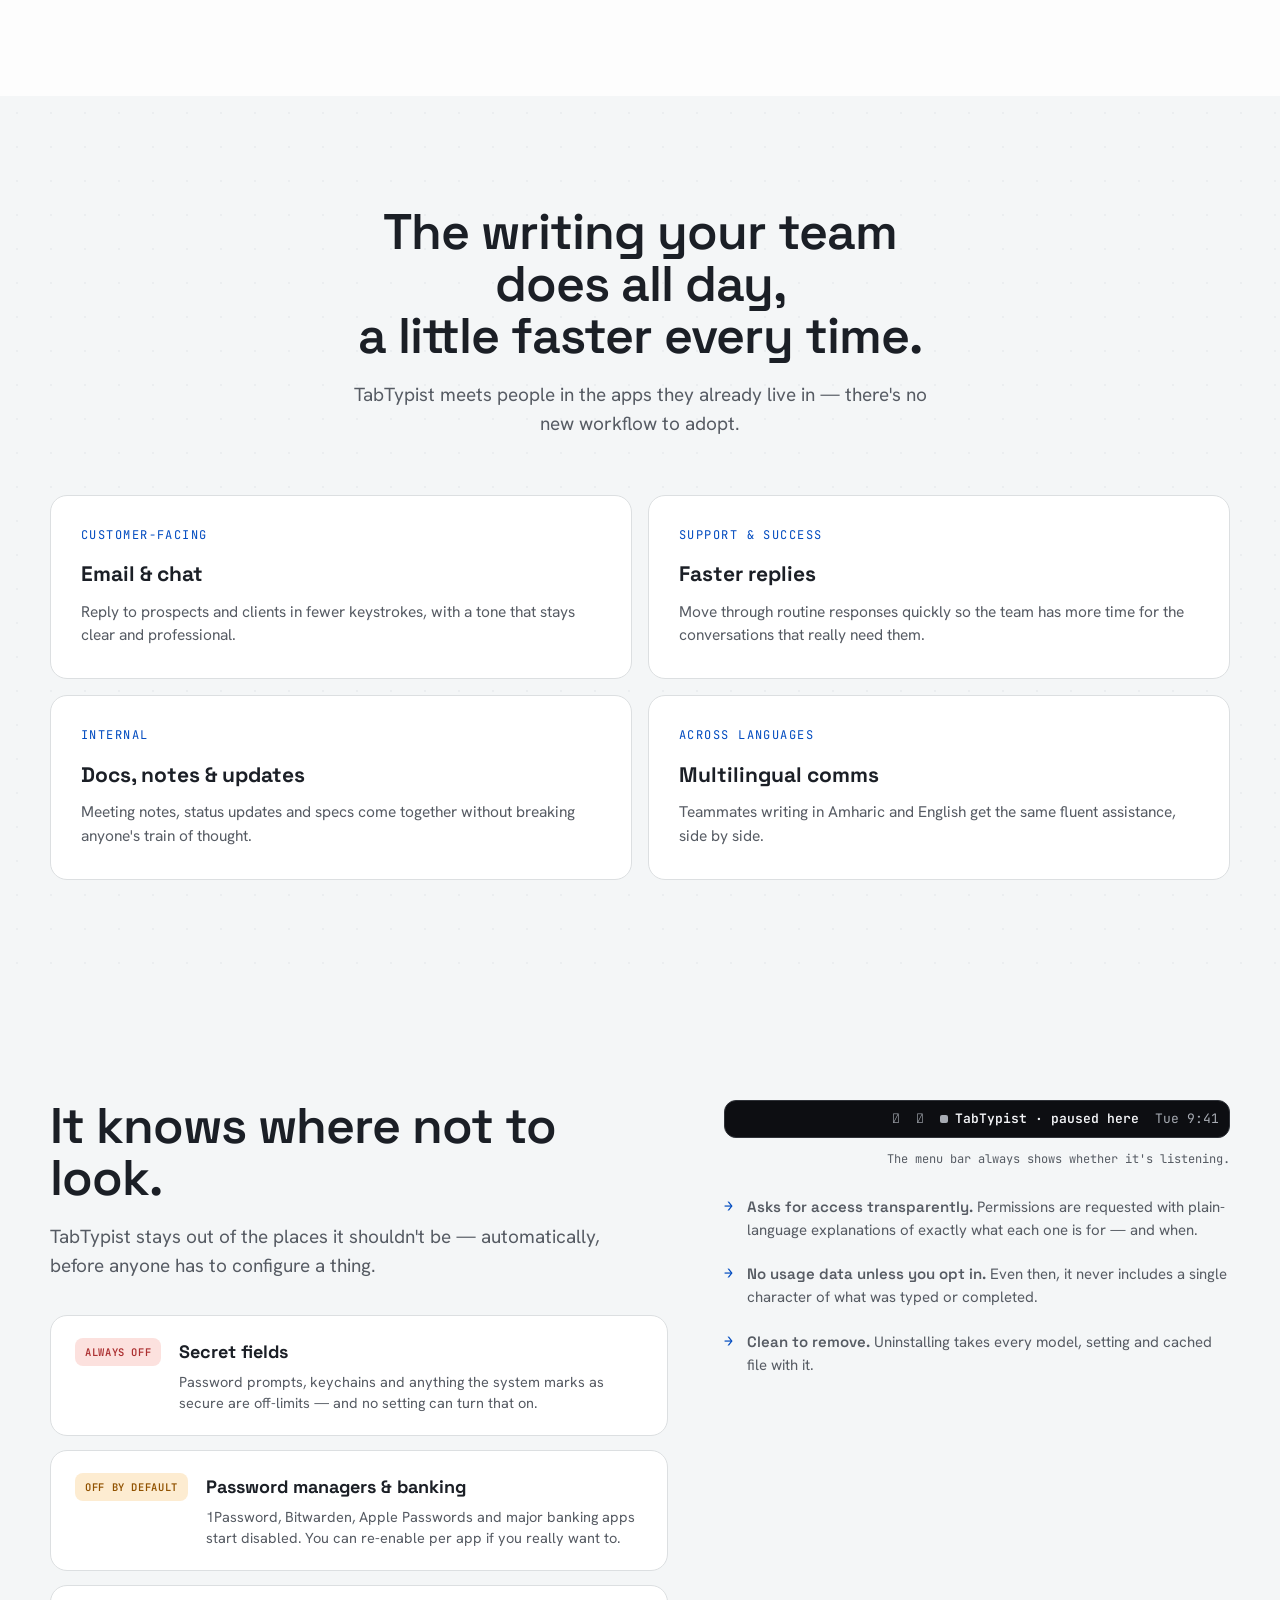
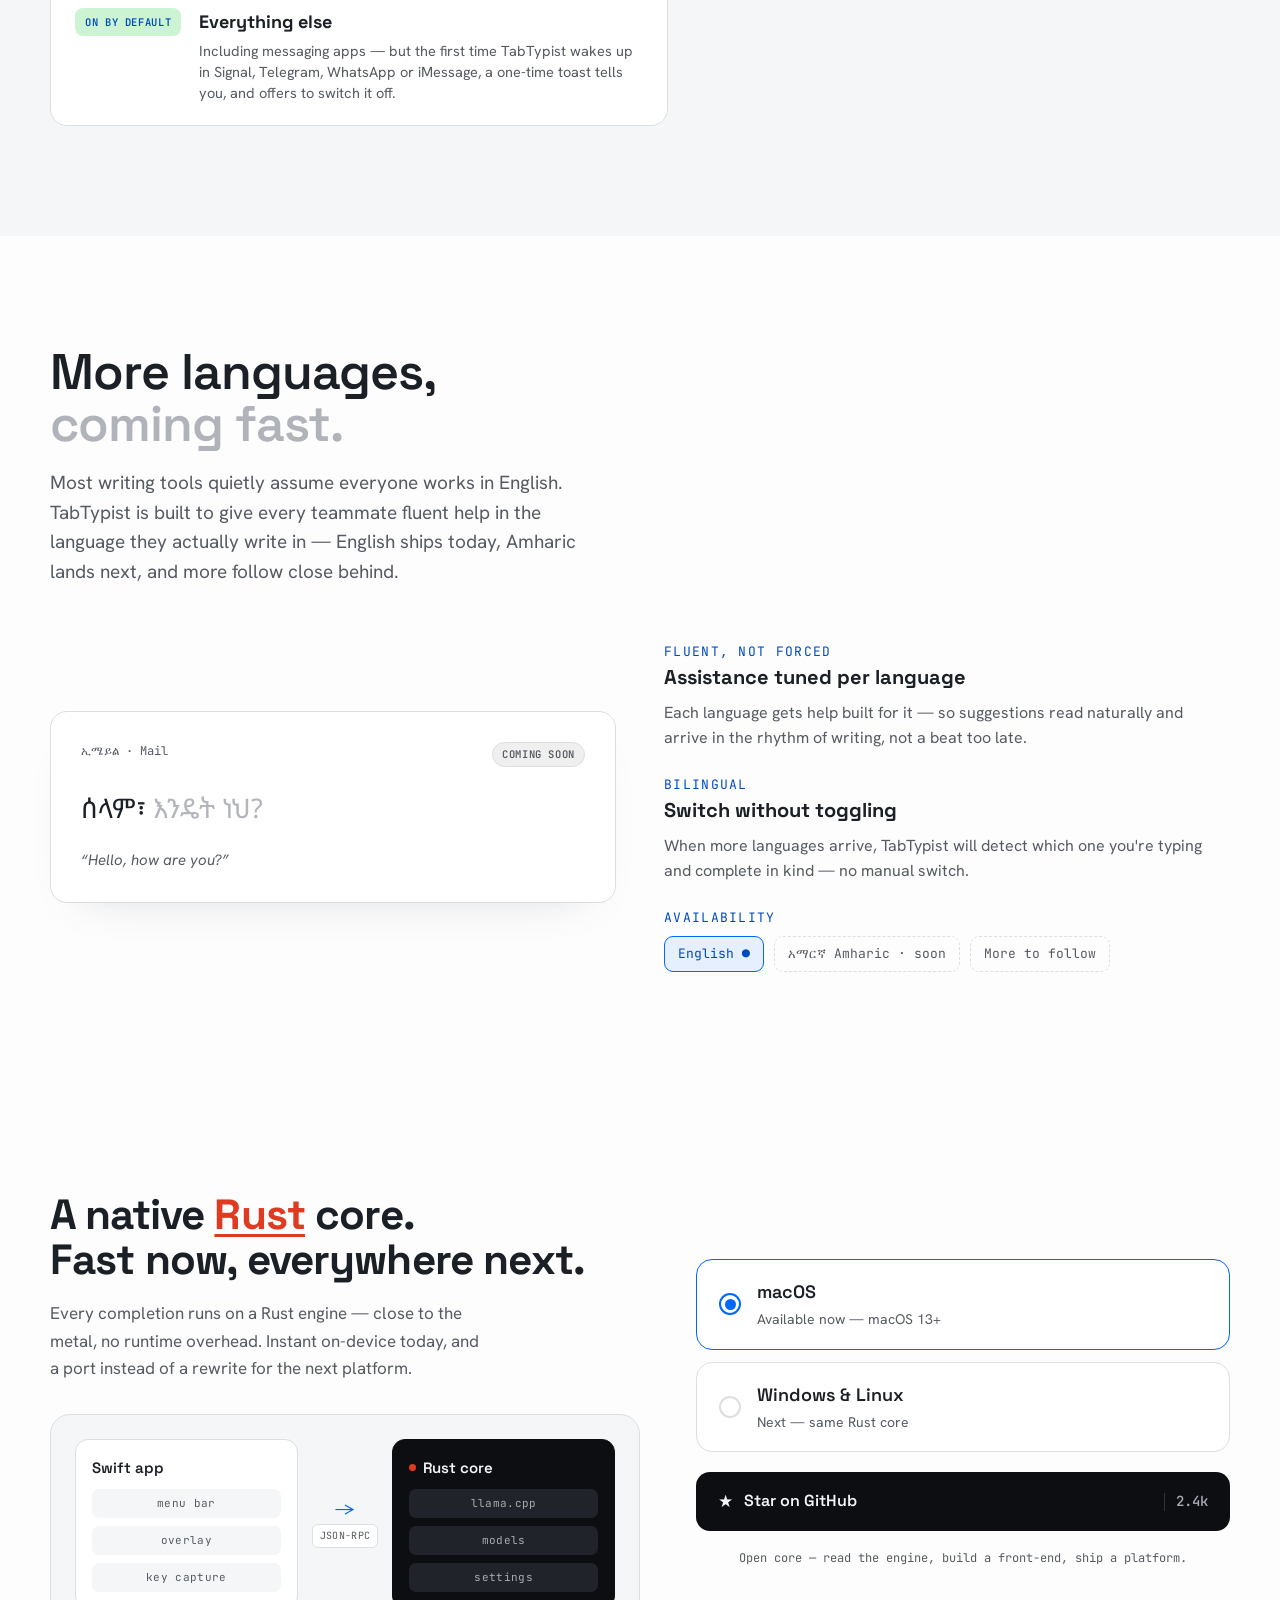
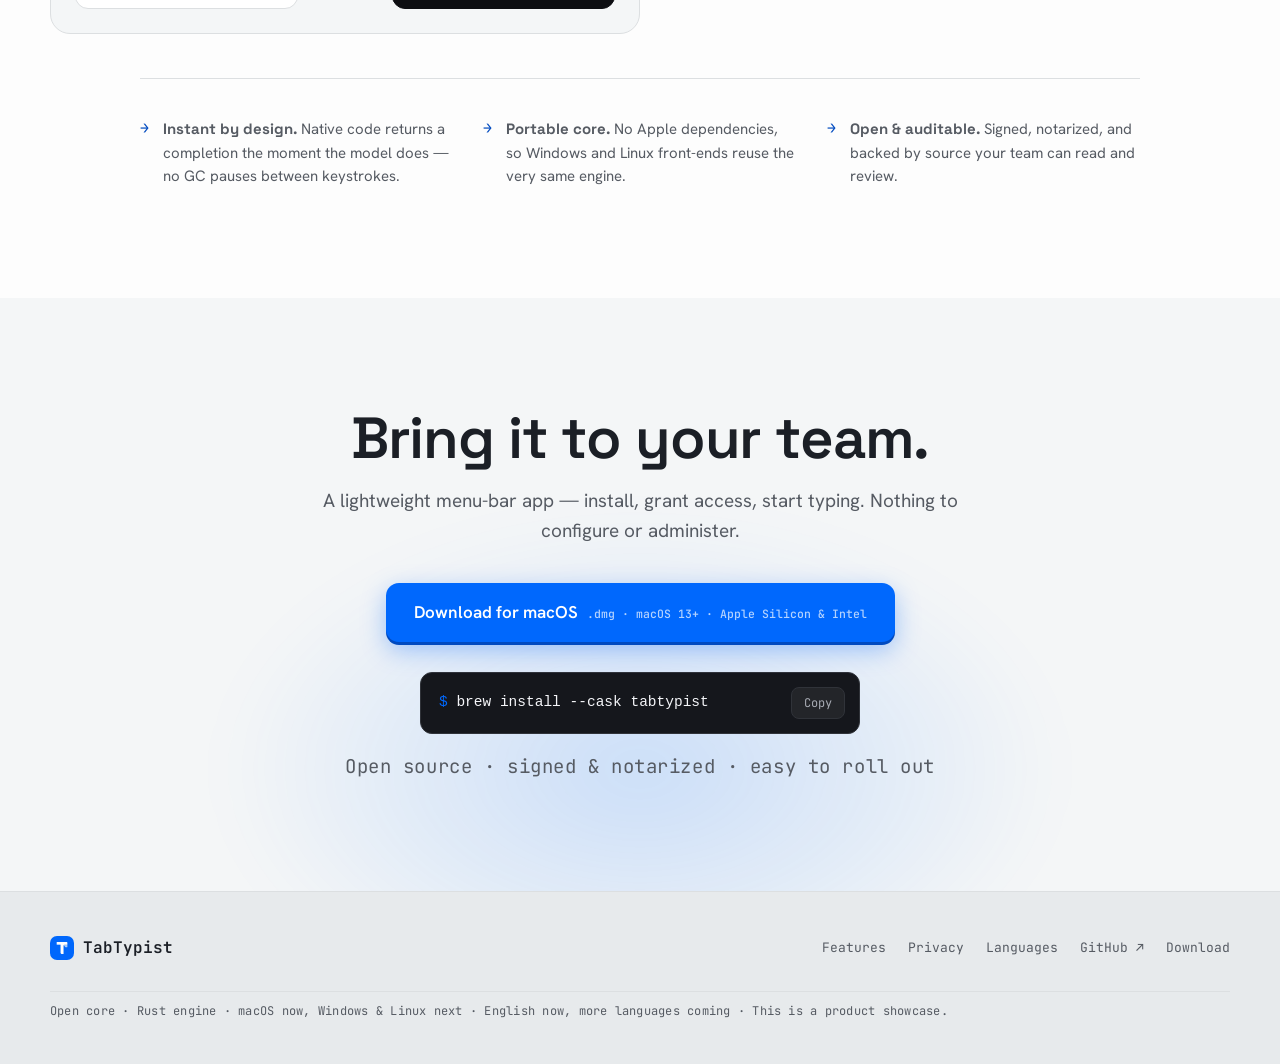
==== commit 91b10b29: "feat: update favicon and modify download link in index.html - Replaced the favicon and apple touch i" ====
--- a/site/index.html
+++ b/site/index.html
@@ -42,7 +42,7 @@
     <h1>AI that finishes your sentence. <span class="ghosty">Right where you work.</span></h1>
     <p class="lede">TabTypist offers an inline completion as your team types — in the apps they already use. Press <span class="kbd acc">Tab&nbsp;⇥</span> to accept, keep typing to ignore. No new tool to open, no workflow to learn.</p>
     <div class="hero-ctas">
-      <a class="btn btn-acc" href="#download">Download for macOS</a>
+      <a class="btn btn-acc" href="https://github.com/mmexploit/TabTypist/releases/latest" target="_blank" rel="noopener">Download for macOS</a>
       <a class="btn btn-ghost-d" href="#why">Why teams choose it →</a>
       <a class="hero-gh" href="https://github.com/mmexploit/TabTypist" target="_blank" rel="noopener">
         <span class="gh-l"><svg class="gh-mark" viewBox="0 0 16 16" fill="currentColor" aria-hidden="true"><path d="M8 0C3.58 0 0 3.58 0 8c0 3.54 2.29 6.53 5.47 7.59.4.07.55-.17.55-.38 0-.19-.01-.82-.01-1.49-2.01.37-2.53-.49-2.69-.94-.09-.23-.48-.94-.82-1.13-.28-.15-.68-.52-.01-.53.63-.01 1.08.58 1.23.82.72 1.21 1.87.87 2.33.66.07-.52.28-.87.51-1.07-1.78-.2-3.64-.89-3.64-3.95 0-.87.31-1.59.82-2.15-.08-.2-.36-1.02.08-2.12 0 0 .67-.21 2.2.82.64-.18 1.32-.27 2-.27.68 0 1.36.09 2 .27 1.53-1.04 2.2-.82 2.2-.82.44 1.1.16 1.92.08 2.12.51.56.82 1.27.82 2.15 0 3.07-1.87 3.75-3.65 3.95.29.25.54.73.54 1.48 0 1.07-.01 1.93-.01 2.2 0 .21.15.46.55.38A8.013 8.013 0 0 0 16 8c0-4.42-3.58-8-8-8z"/></svg>GitHub</span>
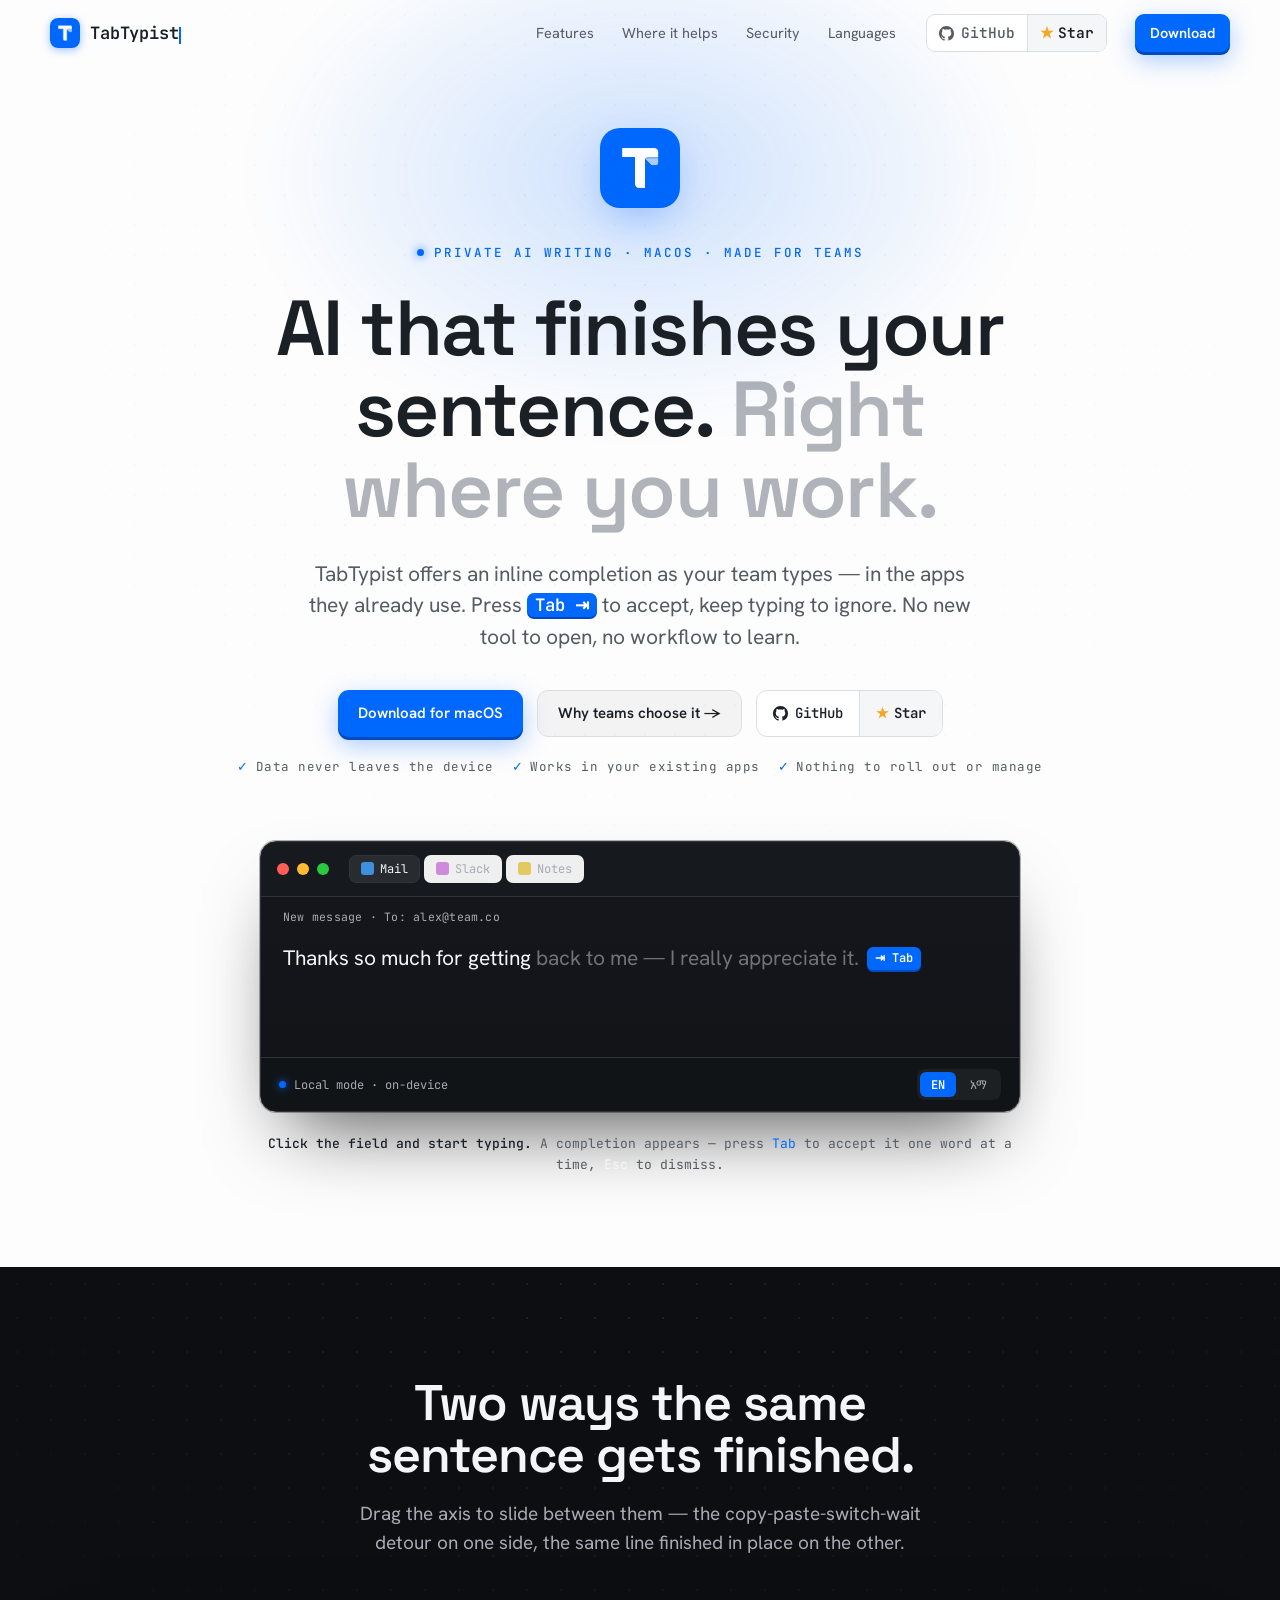
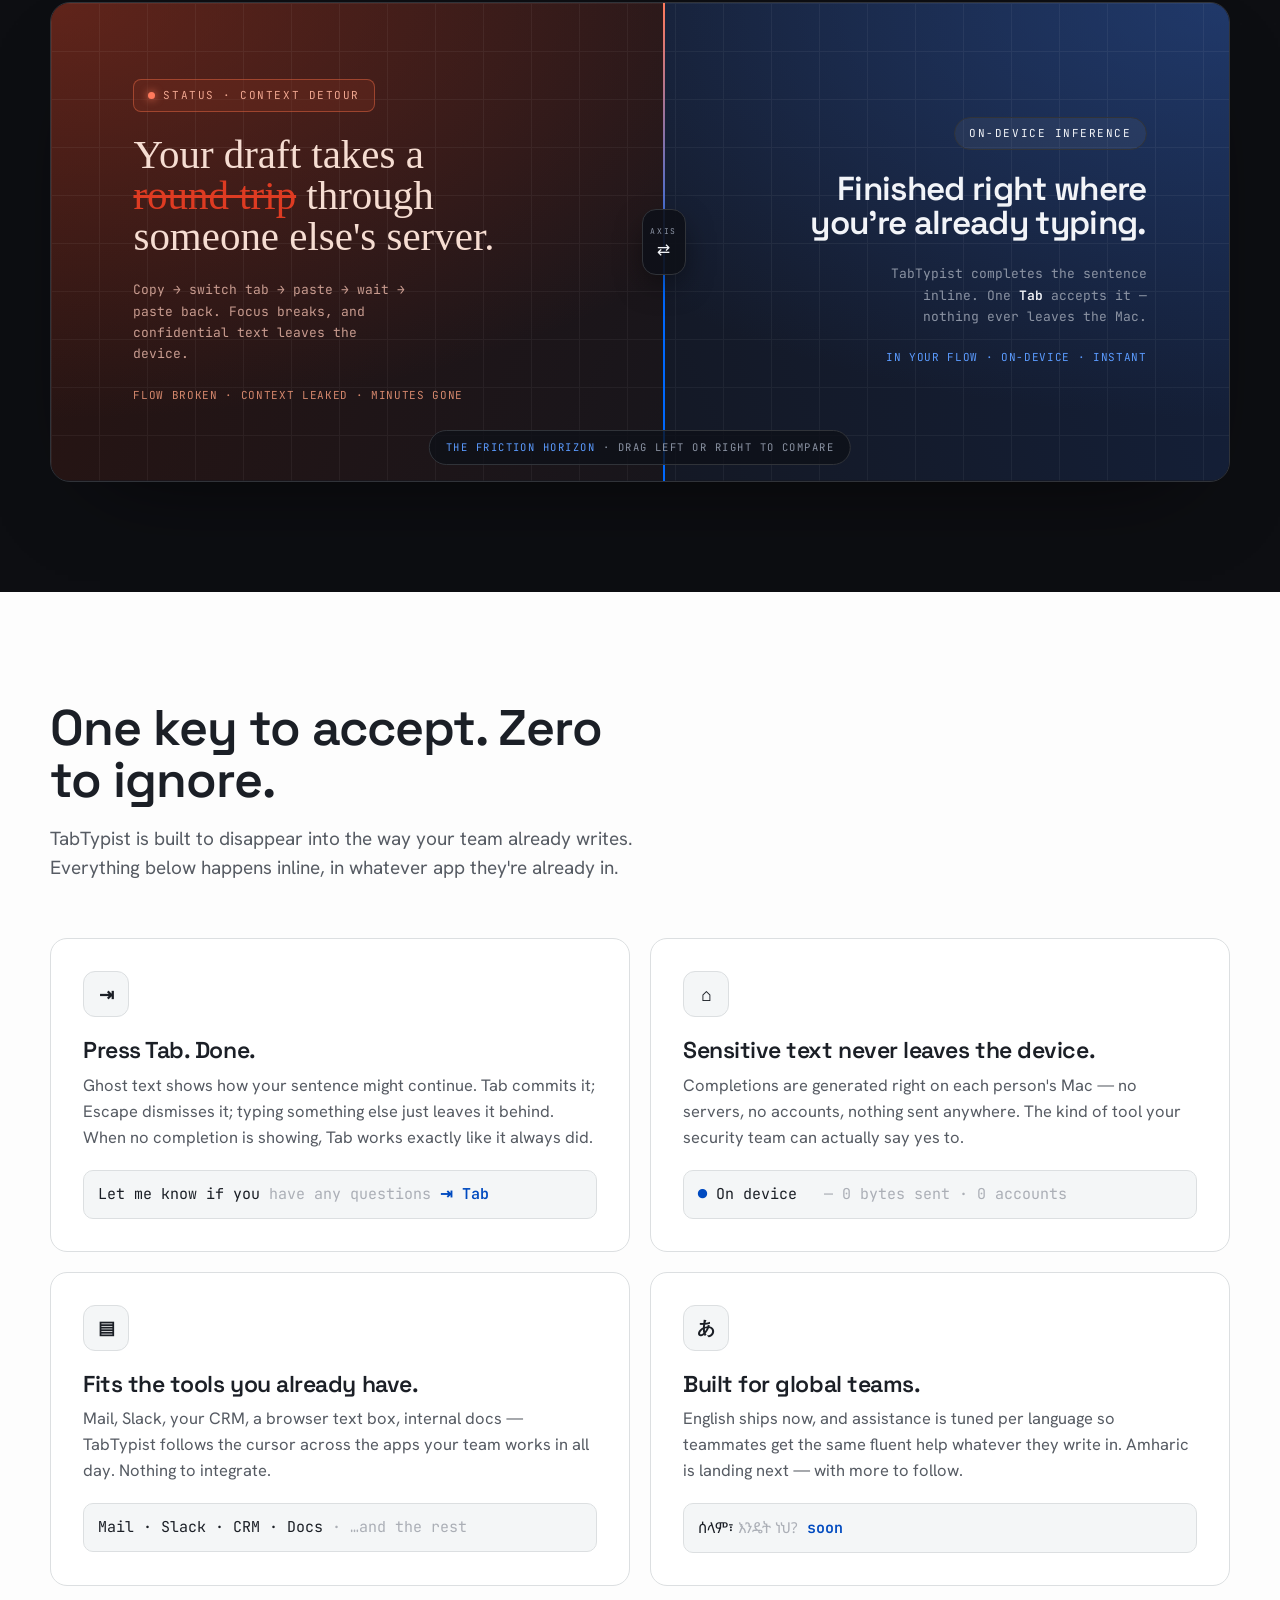
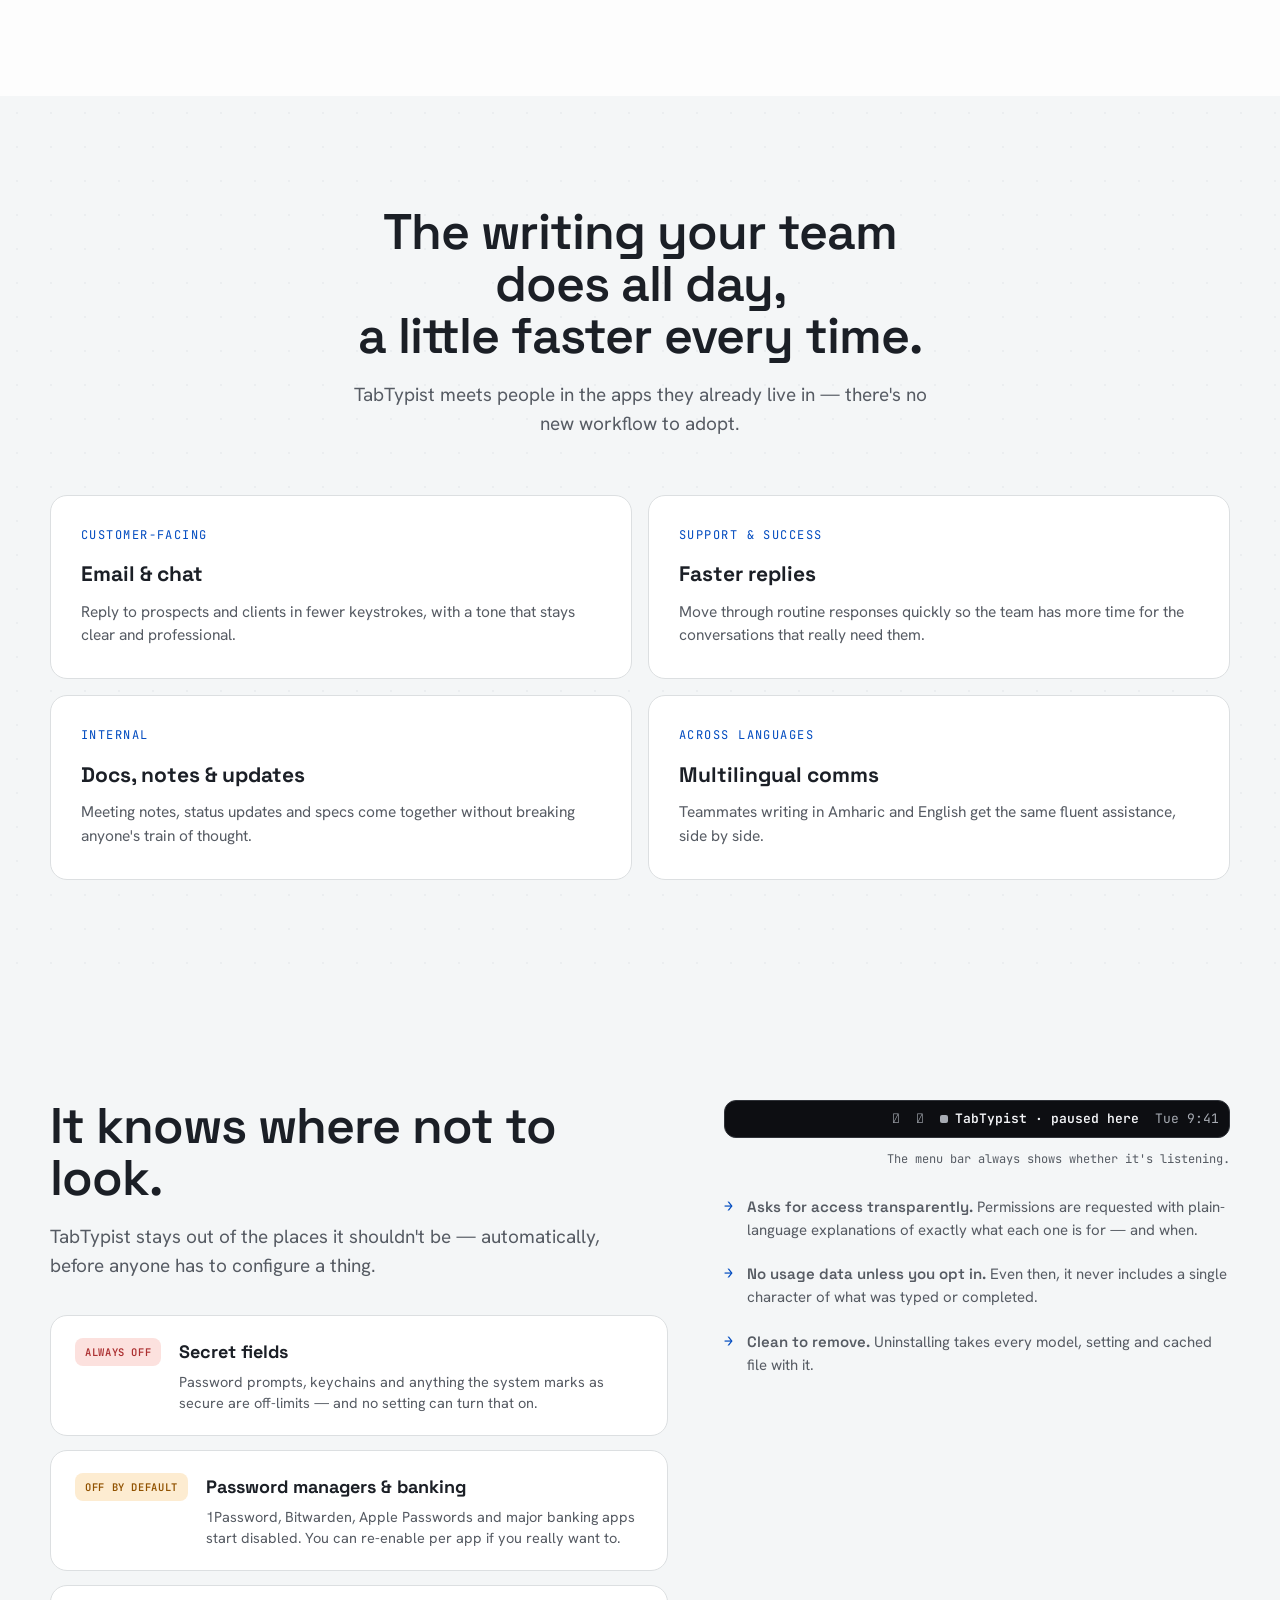
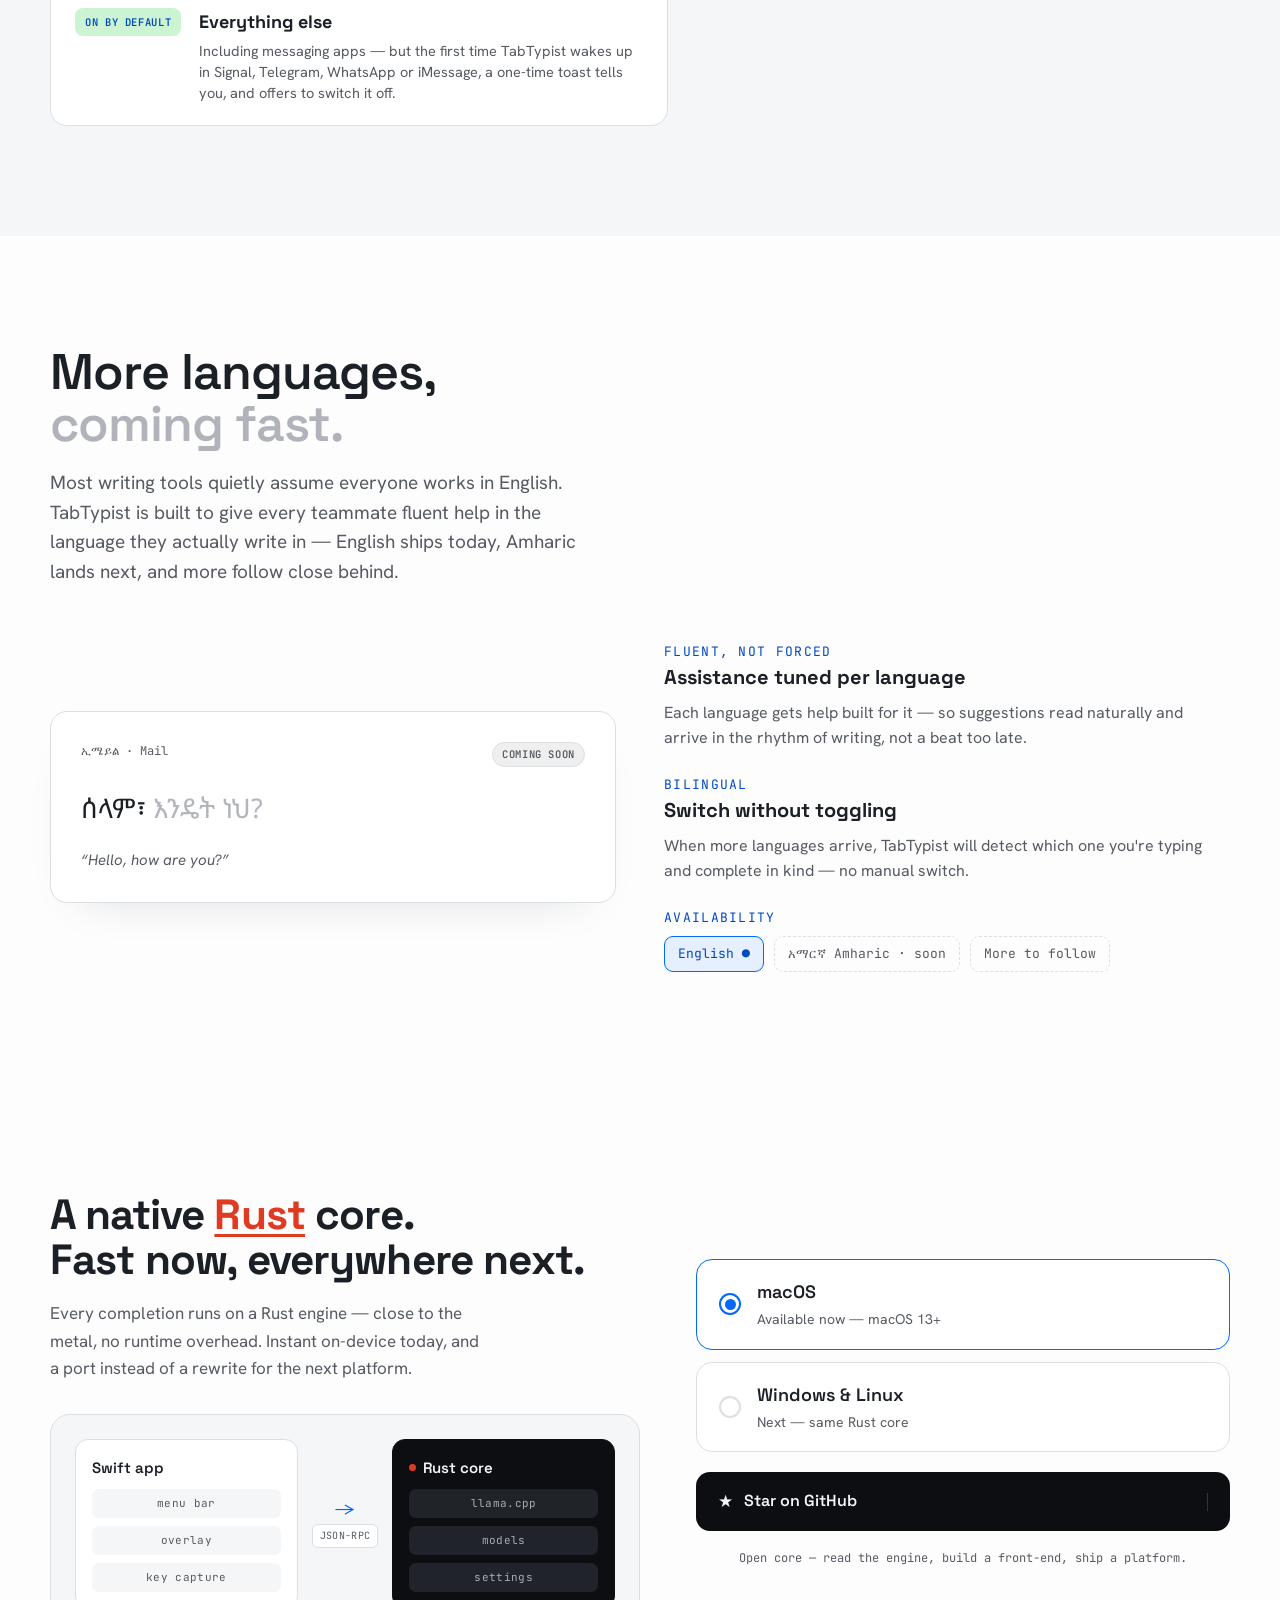
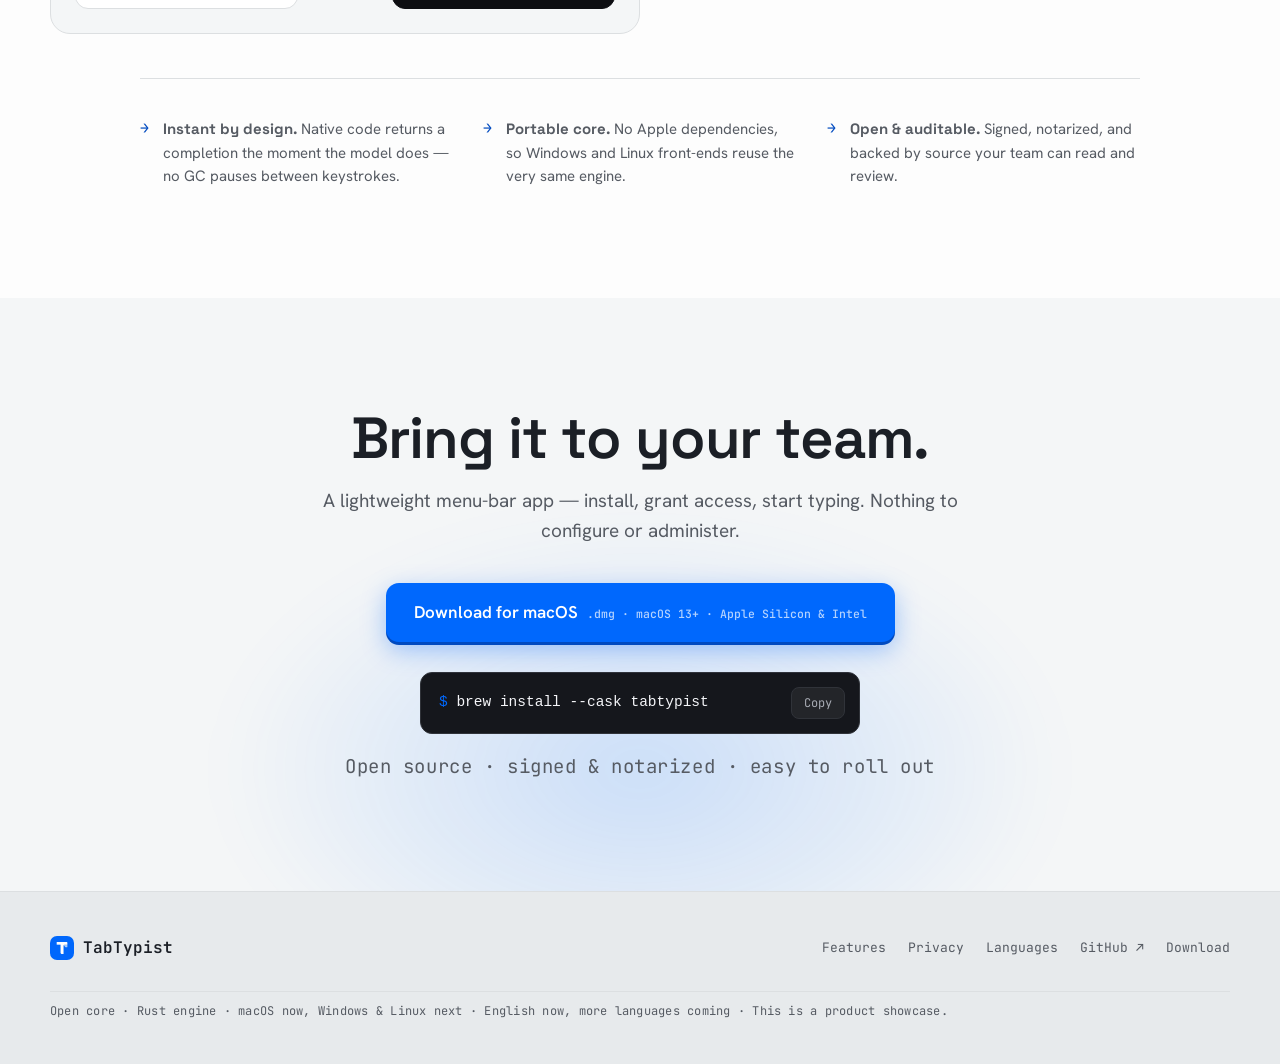
==== commit 309df302: "cleanup: star" ====
--- a/site/index.html
+++ b/site/index.html
@@ -320,7 +320,6 @@
           <span class="ghs-mark">★</span>
           <span class="ghs-txt">Star on GitHub</span>
           <span class="ghs-div"></span>
-          <span class="ghs-count">2.4k</span>
         </a>
         <p class="gh-note">Open core — read the engine, build a front-end, ship a platform.</p>
       </aside>
--- a/site/styles.css
+++ b/site/styles.css
@@ -728,46 +728,44 @@
 .workflow .sec-head { margin-bottom: 44px; }
 .workflow .sec-head h2 { color: var(--on-dark); }
 .workflow .sec-head p { color: var(--on-dark-2); }
-/* ---- Friction Horizon: draggable AXIS split ---- */
+/* ---- Friction Horizon: draggable AXIS split (clip-path based, no cqw) ---- */
 .horizon {
   --split: 52;
-  position: relative; container-type: inline-size;
+  position: relative;
   height: 480px; border-radius: calc(20px * var(--rm)); overflow: hidden;
   border: 1px solid var(--line-d);
-  background: var(--bg);
+  background: #14161e;
   box-shadow: 0 40px 90px -50px rgba(0,0,0,.7);
   user-select: none; cursor: ew-resize; touch-action: none;
 }
-.horizon .layer { position: absolute; top: 0; bottom: 0; overflow: hidden; }
-.horizon .vortex { left: 0; width: calc(var(--split) * 1%); }
-.horizon .flow   { right: 0; width: calc((100 - var(--split)) * 1%); }
-
-/* full-width posters, each clipped by its panel as the axis moves */
+/* both posters fill the whole frame; clip-path reveals each side */
+.horizon .layer { position: absolute; inset: 0; overflow: hidden; }
+.horizon .vortex { clip-path: inset(0 calc((100 - var(--split)) * 1%) 0 0); }
+.horizon .flow   { clip-path: inset(0 0 0 calc(var(--split) * 1%)); }
+
 .poster {
-  position: absolute; top: 0; height: 100%; width: 100cqw;
-  display: flex; align-items: center; padding: 0 7cqw; box-sizing: border-box;
+  position: absolute; inset: 0;
+  display: flex; align-items: center; padding: 0 7%; box-sizing: border-box;
 }
 .poster::before {
-  content: ""; position: absolute; inset: 0; pointer-events: none; opacity: .06;
-  background-image: linear-gradient(var(--on-dark) 1px, transparent 1px),
-                    linear-gradient(90deg, var(--on-dark) 1px, transparent 1px);
+  content: ""; position: absolute; inset: 0; pointer-events: none; opacity: .05;
+  background-image: linear-gradient(#fff 1px, transparent 1px),
+                    linear-gradient(90deg, #fff 1px, transparent 1px);
   background-size: 48px 48px;
-  -webkit-mask-image: radial-gradient(130% 130% at 50% 0%, #000, transparent 72%);
-          mask-image: radial-gradient(130% 130% at 50% 0%, #000, transparent 72%);
 }
 .poster-l {
-  left: 0; justify-content: flex-start;
+  justify-content: flex-start;
   background:
-    radial-gradient(120% 150% at 0% 0%, oklch(0.30 0.11 30 / .55), transparent 58%),
-    linear-gradient(115deg, oklch(0.185 0.05 30), var(--bg) 72%);
+    radial-gradient(120% 150% at 0% 0%, rgba(150,52,36,.5), transparent 58%),
+    linear-gradient(115deg, #2a1411, #14161e 72%);
 }
 .poster-r {
-  right: 0; justify-content: flex-end;
+  justify-content: flex-end;
   background:
-    radial-gradient(120% 150% at 100% 0%, oklch(0.34 0.11 256 / .5), transparent 58%),
-    linear-gradient(245deg, oklch(0.205 0.07 256), var(--bg) 72%);
-}
-.hz-in { position: relative; display: flex; flex-direction: column; gap: 22px; max-width: 38cqw; }
+    radial-gradient(120% 150% at 100% 0%, rgba(44,80,150,.5), transparent 58%),
+    linear-gradient(245deg, #14213d, #14161e 72%);
+}
+.hz-in { position: relative; display: flex; flex-direction: column; gap: 22px; max-width: 40%; }
 .poster-l .hz-in { align-items: flex-start; text-align: left; }
 .poster-r .hz-in { align-items: flex-end;   text-align: right; }
 
@@ -776,29 +774,29 @@
   display: inline-flex; align-items: center; gap: 8px; width: max-content;
   padding: 7px 14px; border-radius: 8px;
 }
-.hz-pill.bad  { color: oklch(0.82 0.13 32); border: 1px solid oklch(0.55 0.17 32 / .6); background: oklch(0.28 0.1 32 / .35); }
-.hz-pill.good { color: var(--on-dark); border: 1px solid var(--line-d); border-radius: 22px; background: rgba(255,255,255,.05); }
-.pdot { width: 7px; height: 7px; border-radius: 50%; background: oklch(0.72 0.2 30); box-shadow: 0 0 9px oklch(0.72 0.2 30); }
+.hz-pill.bad  { color: #f0a690; border: 1px solid rgba(206,92,60,.6); background: rgba(120,48,32,.35); }
+.hz-pill.good { color: #f2f4f8; border: 1px solid var(--line-d); border-radius: 22px; background: rgba(255,255,255,.05); }
+.pdot { width: 7px; height: 7px; border-radius: 50%; background: #ff7a5c; box-shadow: 0 0 9px #ff7a5c; }
 
 .hz-head { font-family: var(--f-display); font-weight: 600; letter-spacing: -0.02em; line-height: 1.04;
-  font-size: clamp(26px, 3.5cqw, 44px); color: var(--on-dark); }
+  font-size: clamp(26px, 2.6vw, 42px); color: #f2f4f8; }
 .hz-head.serif { font-family: "Instrument Serif", Georgia, serif; font-weight: 400; letter-spacing: 0;
-  line-height: 1.0; font-size: clamp(30px, 4.4cqw, 54px); color: oklch(0.93 0.035 45); }
+  line-height: 1.0; font-size: clamp(30px, 3.2vw, 50px); color: #f6ddd2; }
 .strike { color: var(--rust); text-decoration: line-through; text-decoration-thickness: 3px; }
 
-.hz-sub { font-family: var(--f-mono); font-size: 13px; line-height: 1.65; color: var(--on-dark-2); max-width: 32cqw; }
-.poster-l .hz-sub { color: oklch(0.74 0.05 32); }
-.hz-sub b { color: var(--on-dark); font-weight: 600; }
+.hz-sub { font-family: var(--f-mono); font-size: 13px; line-height: 1.65; color: #8b93a3; max-width: 34ch; }
+.poster-l .hz-sub { color: #c89b8f; }
+.hz-sub b { color: #f2f4f8; font-weight: 600; }
 
 .hz-foot { font-family: var(--f-mono); font-size: 11px; letter-spacing: .06em; text-transform: uppercase; }
-.hz-foot.bad  { color: oklch(0.68 0.13 32); }
-.hz-foot.good { color: var(--acc-2); }
+.hz-foot.bad  { color: #d4876c; }
+.hz-foot.good { color: #5b9bff; }
 
 /* the draggable axis */
 .horizon-bar {
   position: absolute; top: 0; bottom: 0; left: calc(var(--split) * 1%);
   width: 2px; transform: translateX(-1px); z-index: 6; cursor: ew-resize; touch-action: none;
-  background: linear-gradient(180deg, oklch(0.72 0.2 30), var(--acc) 60%);
+  background: linear-gradient(180deg, #ff7a5c, var(--acc) 60%);
   box-shadow: 0 0 24px -2px var(--acc);
 }
 .horizon-bar:focus-visible { outline: none; box-shadow: 0 0 0 3px var(--acc-glow), 0 0 24px -2px var(--acc); }
@@ -806,24 +804,23 @@
   position: absolute; top: 50%; left: 50%; transform: translate(-50%, -50%);
   width: 44px; height: 66px; border-radius: 14px;
   display: flex; flex-direction: column; align-items: center; justify-content: center; gap: 5px;
-  background: rgba(14,16,24,.82); border: 1px solid var(--line-d);
-  -webkit-backdrop-filter: blur(6px); backdrop-filter: blur(6px);
+  background: rgba(14,16,24,.9); border: 1px solid var(--line-d);
   box-shadow: 0 12px 34px -10px rgba(0,0,0,.85);
 }
-.hb-axis { font-family: var(--f-mono); font-size: 8px; letter-spacing: .2em; color: var(--on-dark-2); }
-.hb-arrows { font-size: 16px; line-height: 1; color: var(--on-dark); }
+.hb-axis { font-family: var(--f-mono); font-size: 8px; letter-spacing: .2em; color: #8b93a3; }
+.hb-arrows { font-size: 16px; line-height: 1; color: #f2f4f8; }
 .hz-hint {
   position: absolute; bottom: 16px; left: 50%; transform: translateX(-50%); z-index: 6; pointer-events: none;
   font-family: var(--f-mono); font-size: 10.5px; letter-spacing: .14em; text-transform: uppercase;
-  color: var(--on-dark-2); white-space: nowrap;
-  background: rgba(14,16,24,.7); -webkit-backdrop-filter: blur(4px); backdrop-filter: blur(4px);
+  color: #8b93a3; white-space: nowrap;
+  background: rgba(14,16,24,.78);
   padding: 8px 16px; border-radius: 30px; border: 1px solid var(--line-d);
 }
-.hz-hint .ax { color: var(--acc-2); }
+.hz-hint .ax { color: #5b9bff; }
 @media (max-width: 760px) {
-  .horizon { height: auto; container-type: normal; cursor: default; }
-  .horizon .layer { position: relative; width: 100% !important; }
-  .poster { position: relative; width: 100%; padding: 38px 28px; }
+  .horizon { height: auto; cursor: default; }
+  .horizon .layer { position: relative; inset: auto; clip-path: none !important; }
+  .poster { position: relative; inset: auto; padding: 36px 26px; }
   .poster::before { display: none; }
   .hz-in { max-width: none; }
   .poster-r .hz-in { align-items: flex-start; text-align: left; }
